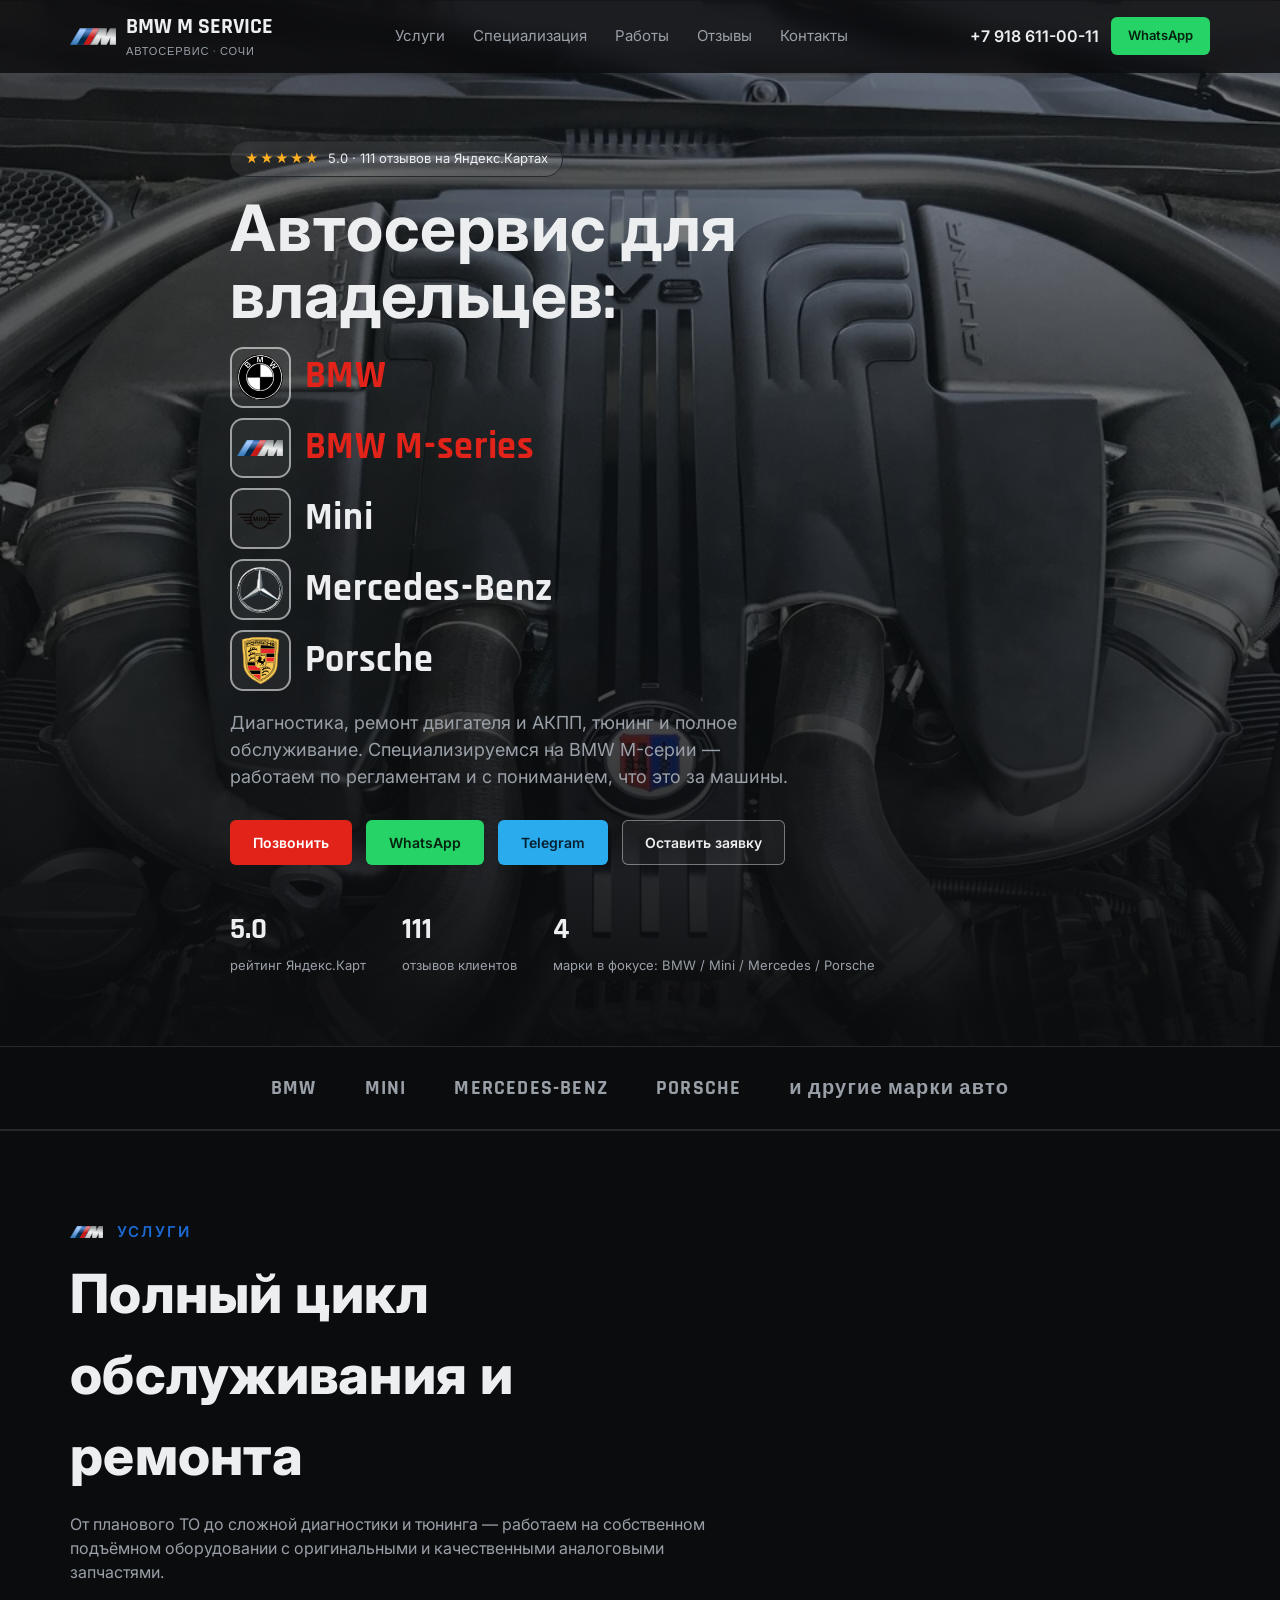
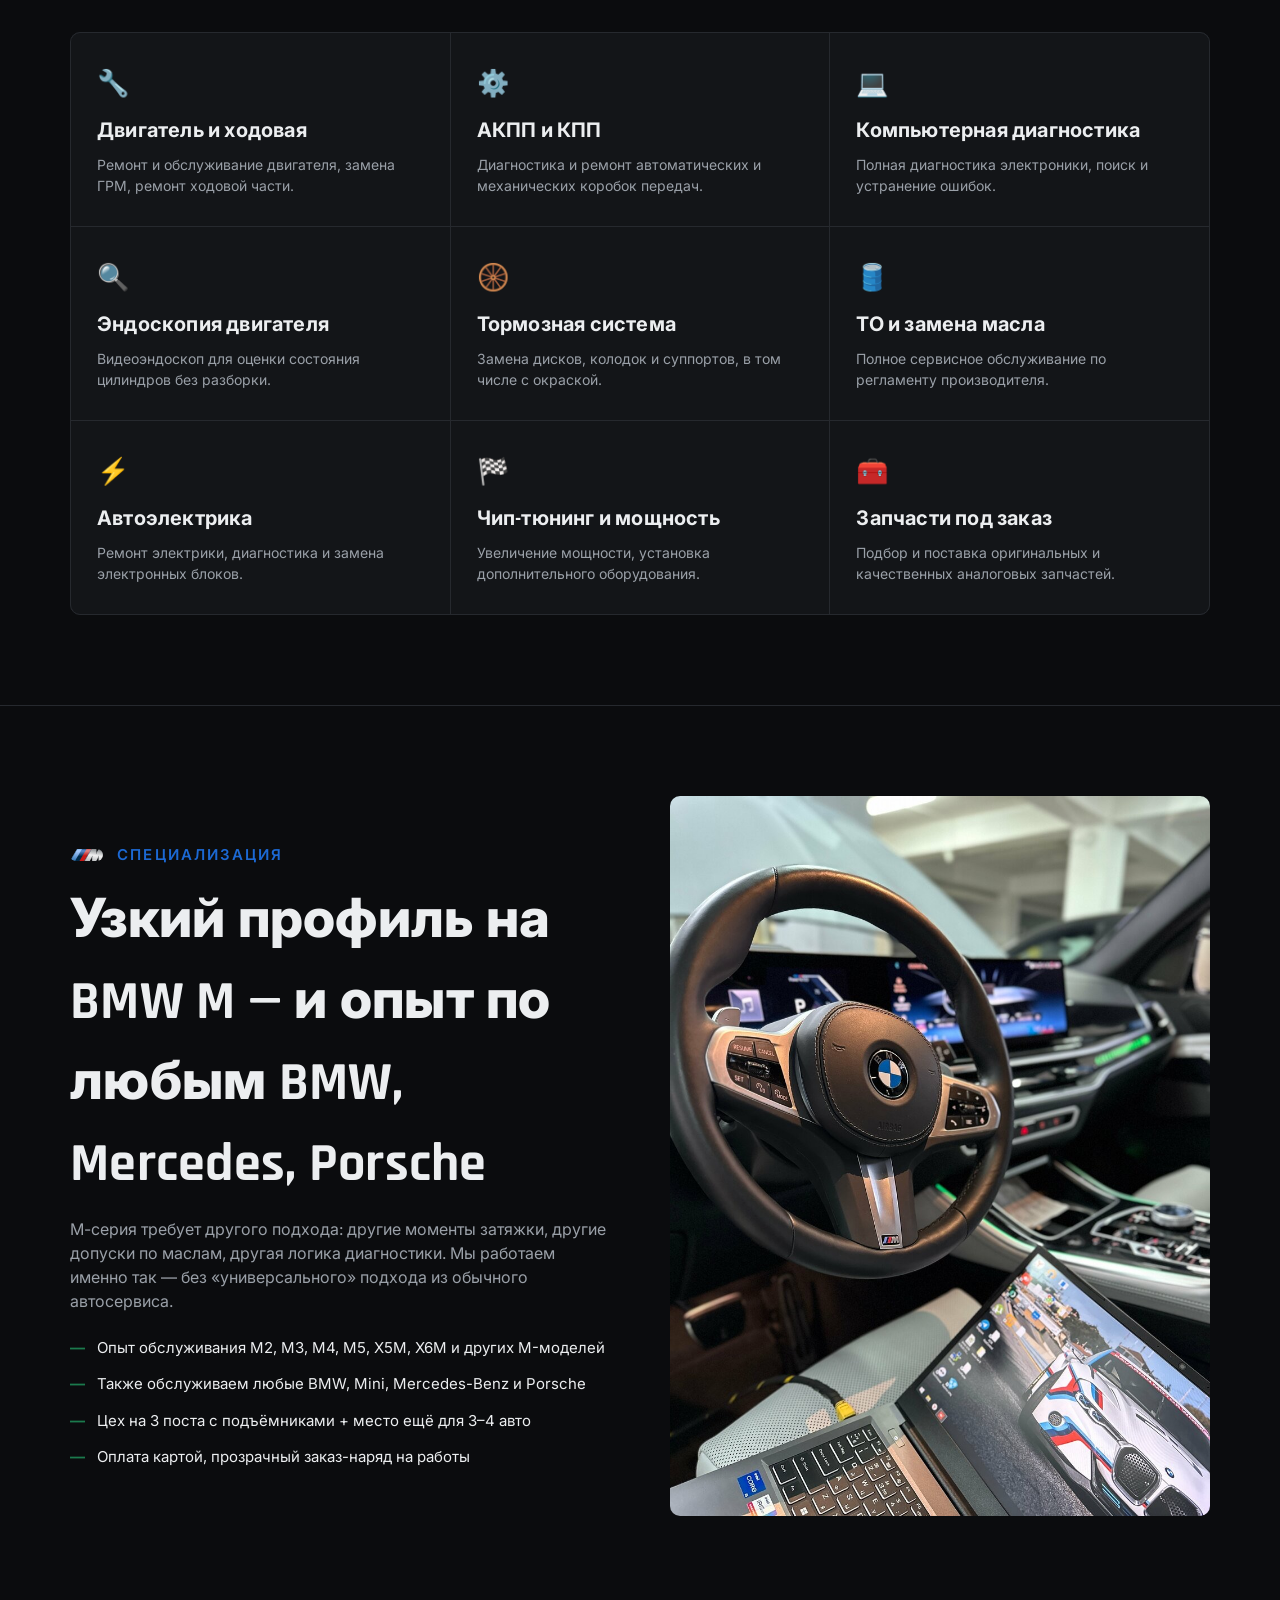
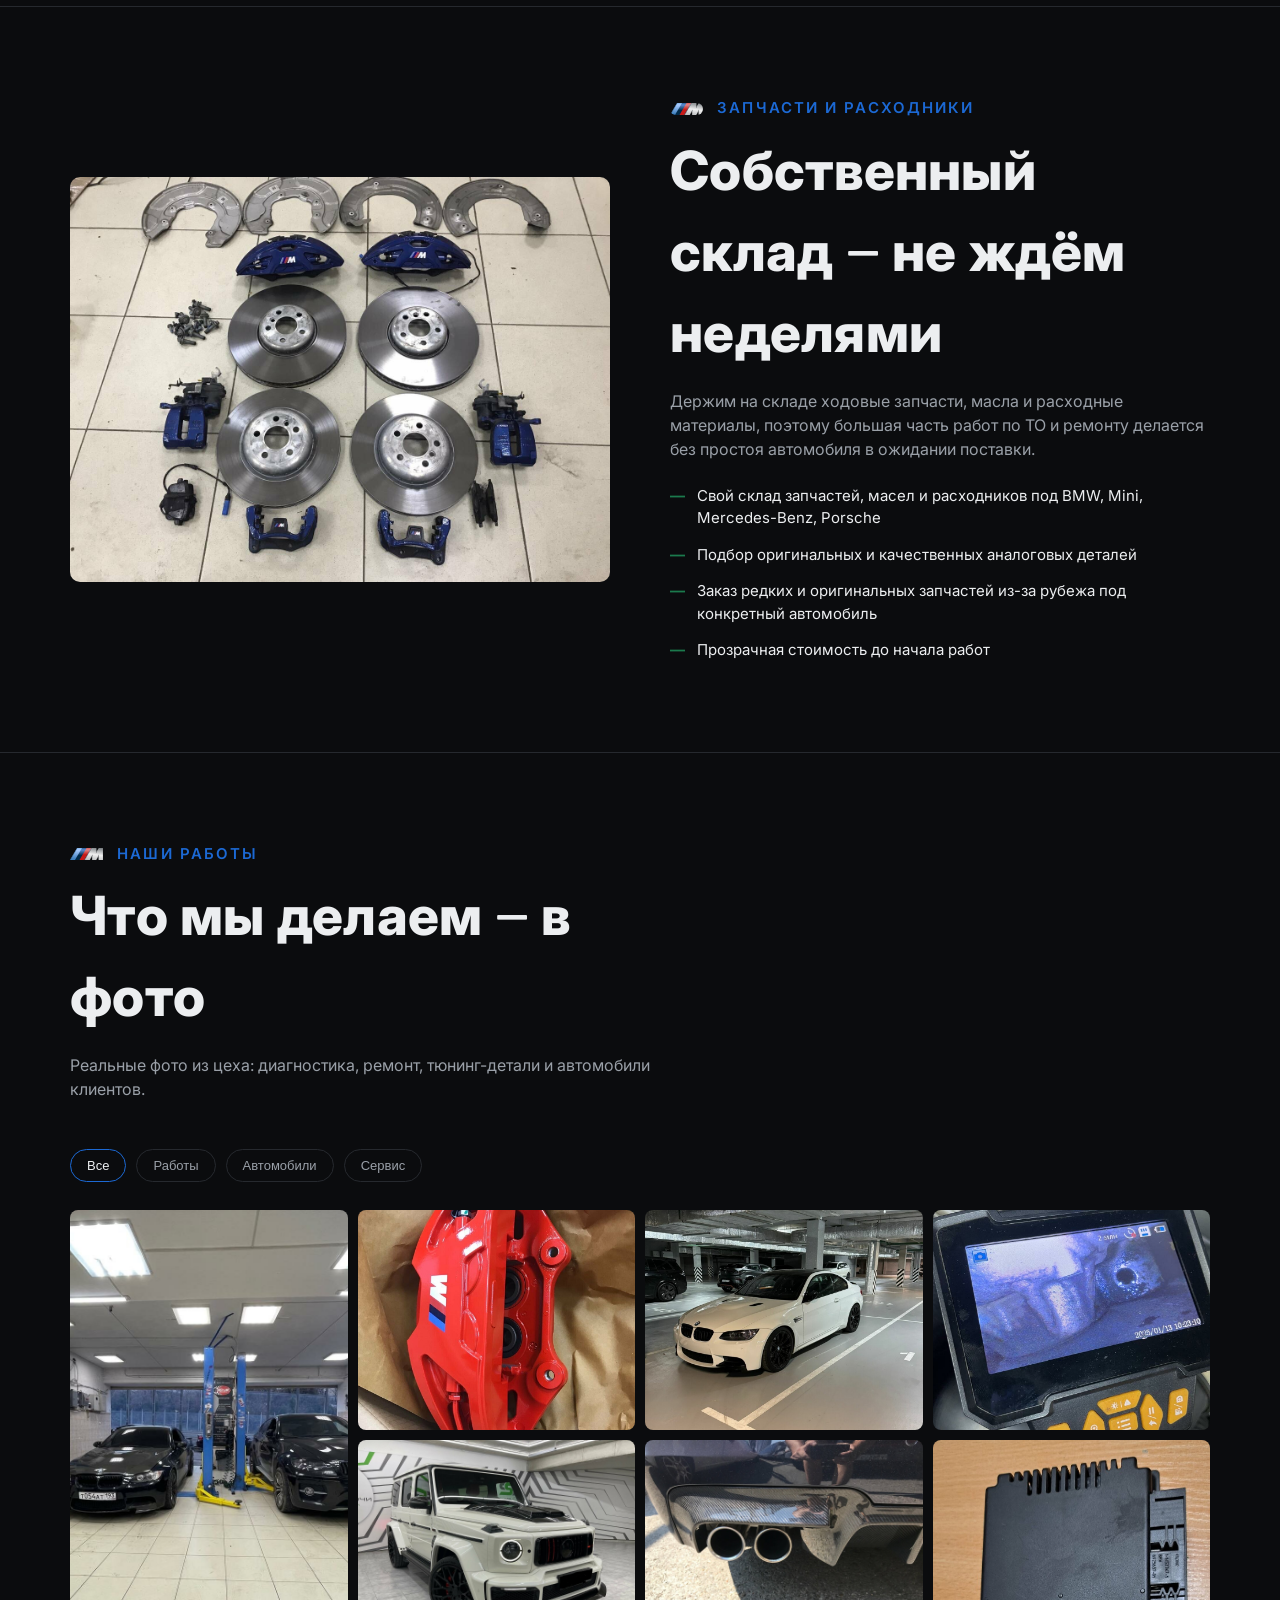
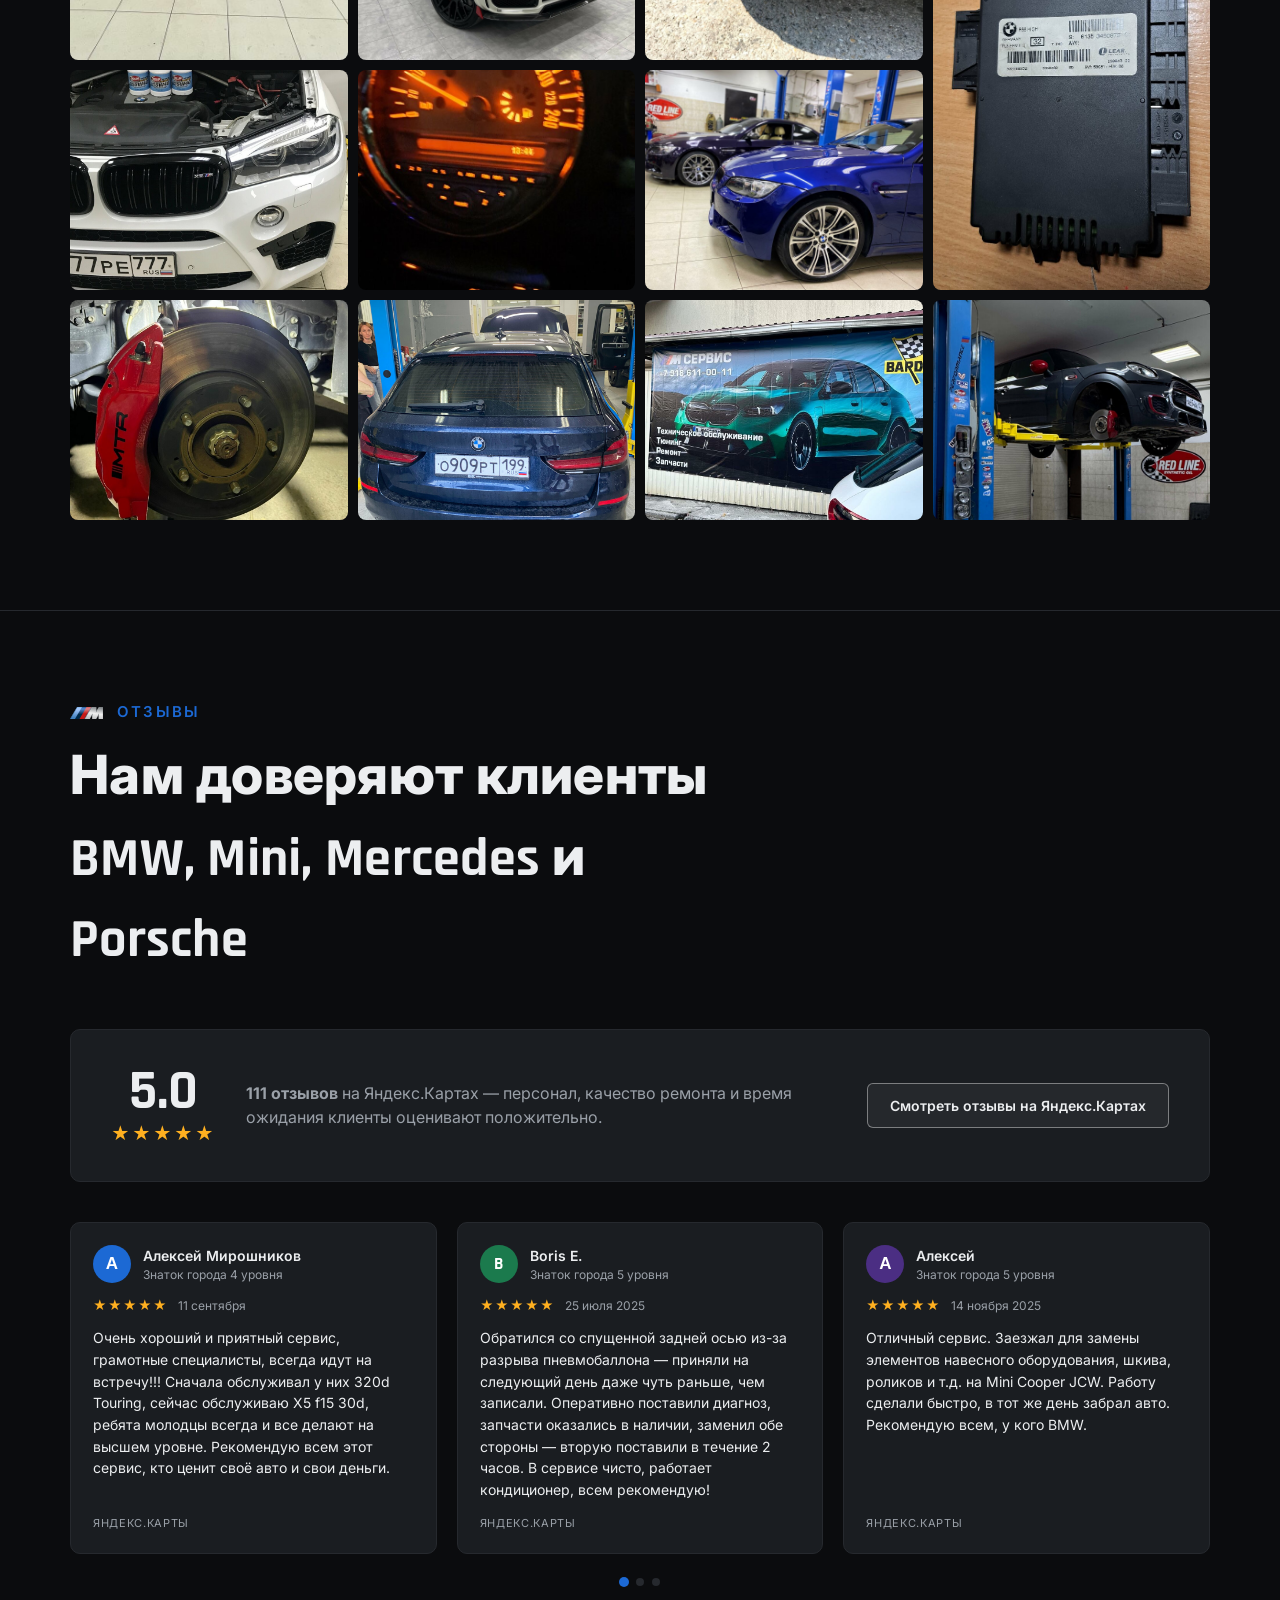
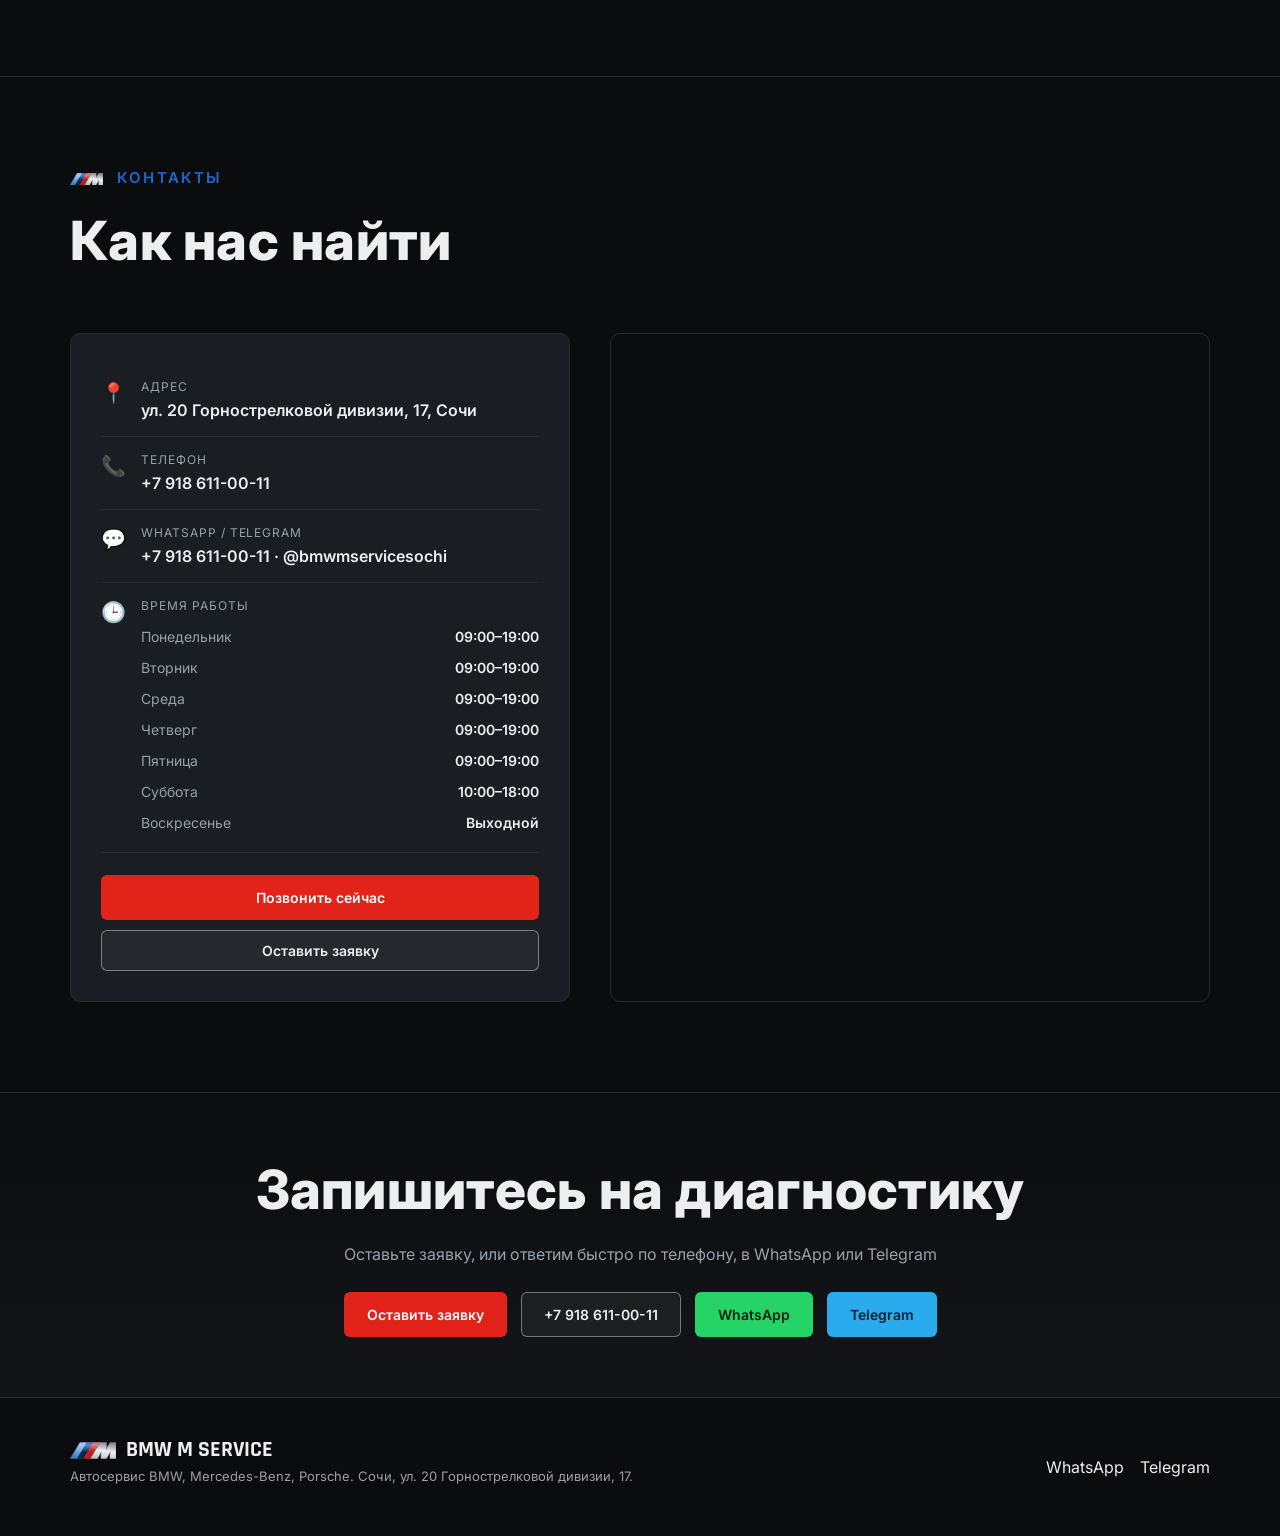
==== index.html @ 37ee4117 "Плашка рейтинга компактно под лого в шапке, заметная обводка кнопок, маска телефона, опция 'Позвонит" ====
<!doctype html>
<html lang="ru">
<head>
<meta charset="UTF-8">
<meta name="viewport" content="width=device-width, initial-scale=1">
<title>BMW M Service — автосервис BMW, Mercedes, Porsche в Сочи</title>
<meta name="description" content="BMW M Service — специализированный автосервис в Сочи: диагностика, ремонт двигателя и АКПП, тюнинг и обслуживание BMW (упор на M-серии), Mercedes-Benz, Porsche. Рейтинг 5.0, 111 отзывов на Яндекс.Картах. Ул. 20 Горнострелковой дивизии, 17.">
<meta name="keywords" content="автосервис BMW Сочи, ремонт БМВ Сочи, СТО BMW Сочи, диагностика BMW Сочи, ремонт Mercedes Сочи, BMW M сервис, автотехцентр Сочи">
<link rel="canonical" href="https://mservice-sochi.ru/">

<meta property="og:type" content="business.business">
<meta property="og:title" content="BMW M Service — автосервис BMW, Mercedes, Porsche в Сочи">
<meta property="og:description" content="Диагностика, ремонт и тюнинг BMW (упор на M-серии), Mercedes-Benz, Porsche. Рейтинг 5.0, 111 отзывов. Сочи, ул. 20 Горнострелковой дивизии, 17.">
<meta property="og:image" content="https://mservice-sochi.ru/assets/img/hero-engine.jpg">
<meta property="og:url" content="https://mservice-sochi.ru/">
<meta property="og:locale" content="ru_RU">

<link rel="icon" href="data:image/svg+xml,<svg xmlns=%22http://www.w3.org/2000/svg%22 viewBox=%220 0 100 100%22><rect width=%22100%22 height=%22100%22 rx=%2216%22 fill=%22%230b0c0e%22/><text x=%2250%22 y=%2266%22 font-size=%2258%22 font-family=%22Arial,sans-serif%22 font-weight=%22900%22 fill=%22%23e01e26%22 text-anchor=%22middle%22>M</text></svg>">

<link rel="preconnect" href="https://fonts.googleapis.com">
<link rel="preconnect" href="https://fonts.gstatic.com" crossorigin>
<link href="https://fonts.googleapis.com/css2?family=Inter:wght@400;500;600;700&family=Rajdhani:wght@600;700&display=swap" rel="stylesheet">
<link rel="stylesheet" href="css/style.css">

<script type="application/ld+json">
{
  "@context": "https://schema.org",
  "@type": "AutoRepair",
  "name": "БМВ М сервис",
  "alternateName": "BMW M Service",
  "image": "https://mservice-sochi.ru/assets/img/hero-engine.jpg",
  "telephone": "+79186110011",
  "priceRange": "$$",
  "address": {
    "@type": "PostalAddress",
    "streetAddress": "ул. 20 Горнострелковой дивизии, 17",
    "addressLocality": "Сочи",
    "addressRegion": "Краснодарский край",
    "addressCountry": "RU"
  },
  "geo": {
    "@type": "GeoCoordinates",
    "latitude": 43.568844,
    "longitude": 39.754118
  },
  "url": "https://mservice-sochi.ru/",
  "sameAs": [
    "https://t.me/bmwmservicesochi"
  ],
  "aggregateRating": {
    "@type": "AggregateRating",
    "ratingValue": "5.0",
    "reviewCount": "111"
  },
  "openingHoursSpecification": [
    { "@type": "OpeningHoursSpecification", "dayOfWeek": ["Monday","Tuesday","Wednesday","Thursday","Friday"], "opens": "09:00", "closes": "19:00" },
    { "@type": "OpeningHoursSpecification", "dayOfWeek": "Saturday", "opens": "10:00", "closes": "18:00" }
  ]
}
</script>
</head>
<body>

<header class="site-header" id="siteHeader">
  <div class="container">
    <a href="#top" class="logo">
      <span class="m-stripe"><span></span><span></span><span></span></span>
      <span>BMW M SERVICE<small>АВТОСЕРВИС · СОЧИ</small><small class="logo-rating"><span class="stars">★★★★★</span> 5.0 · 111 отзывов</small></span>
    </a>
    <nav class="nav-links">
      <a href="#services">Услуги</a>
      <a href="#specialization">Специализация</a>
      <a href="#gallery">Работы</a>
      <a href="#reviews">Отзывы</a>
      <a href="#contacts">Контакты</a>
    </nav>
    <div class="header-actions">
      <a href="tel:+79186110011" class="phone-link">+7 918 611-00-11</a>
      <a href="https://wa.me/79186110011" class="btn btn-wa btn-sm header-wa" target="_blank" rel="noopener">WhatsApp</a>
      <a href="tel:+79186110011" class="btn btn-primary btn-sm header-call">Позвонить</a>
      <button class="burger" id="burgerBtn" aria-label="Меню">☰</button>
    </div>
  </div>
</header>

<div class="mobile-menu" id="mobileMenu">
  <a href="#services">Услуги</a>
  <a href="#specialization">Специализация</a>
  <a href="#gallery">Работы</a>
  <a href="#reviews">Отзывы</a>
  <a href="#contacts">Контакты</a>
  <a href="tel:+79186110011" class="btn btn-primary">Позвонить: +7 918 611-00-11</a>
</div>

<div id="top"></div>
<section class="hero">
  <div class="hero-bg"></div>
  <div class="container hero-content">
    <div class="hero-badge"><span class="stars">★★★★★</span> 5.0 · 111 отзывов на Яндекс.Картах</div>
    <h1 class="brand-list">
      <span class="lead-line">Автосервис для владельцев:</span>
      <span class="brand-row accent-row">
        <span class="brand-icon"><img src="assets/img/brands/bmw.svg" alt="BMW"></span>
        BMW
      </span>
      <span class="brand-row accent-row">
        <span class="brand-icon"><img src="assets/img/brands/bmw-m.svg" alt="BMW M"></span>
        BMW M-series
      </span>
      <span class="brand-row">
        <span class="brand-icon"><img src="assets/img/brands/mini.svg" alt="Mini"></span>
        Mini
      </span>
      <span class="brand-row">
        <span class="brand-icon"><img src="assets/img/brands/mercedes.svg" alt="Mercedes-Benz"></span>
        Mercedes-Benz
      </span>
      <span class="brand-row">
        <span class="brand-icon"><img src="assets/img/brands/porsche.svg" alt="Porsche"></span>
        Porsche
      </span>
    </h1>
    <p class="lead">Диагностика, ремонт двигателя и АКПП, тюнинг и полное обслуживание. Специализируемся на BMW M-серии — работаем по регламентам и с пониманием, что это за машины.</p>
    <div class="hero-actions">
      <a href="tel:+79186110011" class="btn btn-primary">Позвонить</a>
      <a href="https://wa.me/79186110011" class="btn btn-wa" target="_blank" rel="noopener">WhatsApp</a>
      <a href="https://t.me/bmwmservicesochi" class="btn btn-tg" target="_blank" rel="noopener">Telegram</a>
      <button type="button" class="btn btn-outline js-open-request">Оставить заявку</button>
    </div>
    <div class="hero-stats">
      <div><strong>5.0</strong><span>рейтинг Яндекс.Карт</span></div>
      <div><strong>111</strong><span>отзывов клиентов</span></div>
      <div><strong>4</strong><span>марки в фокусе: BMW / Mini / Mercedes / Porsche</span></div>
    </div>
  </div>
</section>

<div class="brands-strip">
  <div class="container">
    <span>BMW</span>
    <span>MINI</span>
    <span>MERCEDES-BENZ</span>
    <span>PORSCHE</span>
    <span>и другие марки авто</span>
  </div>
</div>

<section id="services">
  <div class="container">
    <div class="section-head">
      <div class="eyebrow-row"><img class="eyebrow-icon" src="assets/img/brands/bmw-m.svg" alt=""><span class="eyebrow">Услуги</span></div>
      <h2>Полный цикл обслуживания и ремонта</h2>
      <p>От планового ТО до сложной диагностики и тюнинга — работаем на собственном подъёмном оборудовании с оригинальными и качественными аналоговыми запчастями.</p>
    </div>
    <div class="services-grid">
      <div class="service-card"><span class="icon">🔧</span><h3>Двигатель и ходовая</h3><p>Ремонт и обслуживание двигателя, замена ГРМ, ремонт ходовой части.</p></div>
      <div class="service-card"><span class="icon">⚙️</span><h3>АКПП и КПП</h3><p>Диагностика и ремонт автоматических и механических коробок передач.</p></div>
      <div class="service-card"><span class="icon">💻</span><h3>Компьютерная диагностика</h3><p>Полная диагностика электроники, поиск и устранение ошибок.</p></div>
      <div class="service-card"><span class="icon">🔍</span><h3>Эндоскопия двигателя</h3><p>Видеоэндоскоп для оценки состояния цилиндров без разборки.</p></div>
      <div class="service-card"><span class="icon">🛞</span><h3>Тормозная система</h3><p>Замена дисков, колодок и суппортов, в том числе с окраской.</p></div>
      <div class="service-card"><span class="icon">🛢️</span><h3>ТО и замена масла</h3><p>Полное сервисное обслуживание по регламенту производителя.</p></div>
      <div class="service-card"><span class="icon">⚡</span><h3>Автоэлектрика</h3><p>Ремонт электрики, диагностика и замена электронных блоков.</p></div>
      <div class="service-card"><span class="icon">🏁</span><h3>Чип-тюнинг и мощность</h3><p>Увеличение мощности, установка дополнительного оборудования.</p></div>
      <div class="service-card"><span class="icon">🧰</span><h3>Запчасти под заказ</h3><p>Подбор и поставка оригинальных и качественных аналоговых запчастей.</p></div>
    </div>
  </div>
</section>

<section id="specialization">
  <div class="container">
    <div class="split">
      <div>
        <div class="eyebrow-row"><img class="eyebrow-icon" src="assets/img/brands/bmw-m.svg" alt=""><span class="eyebrow">Специализация</span></div>
        <h2>Узкий профиль на BMW M — и опыт по любым BMW, Mercedes, Porsche</h2>
        <p>М-серия требует другого подхода: другие моменты затяжки, другие допуски по маслам, другая логика диагностики. Мы работаем именно так — без «универсального» подхода из обычного автосервиса.</p>
        <ul class="feature-list">
          <li>Опыт обслуживания M2, M3, M4, M5, X5M, X6M и других M-моделей</li>
          <li>Также обслуживаем любые BMW, Mini, Mercedes-Benz и Porsche</li>
          <li>Цех на 3 поста с подъёмниками + место ещё для 3–4 авто</li>
          <li>Оплата картой, прозрачный заказ-наряд на работы</li>
        </ul>
      </div>
      <img src="assets/img/work-wheel.jpg" alt="Руль BMW M на диагностике в сервисе БМВ М сервис Сочи">
    </div>
  </div>
</section>

<section id="parts">
  <div class="container">
    <div class="split split-img-left">
      <div>
        <div class="eyebrow-row"><img class="eyebrow-icon" src="assets/img/brands/bmw-m.svg" alt=""><span class="eyebrow">Запчасти и расходники</span></div>
        <h2>Собственный склад — не ждём неделями</h2>
        <p>Держим на складе ходовые запчасти, масла и расходные материалы, поэтому большая часть работ по ТО и ремонту делается без простоя автомобиля в ожидании поставки.</p>
        <ul class="feature-list">
          <li>Свой склад запчастей, масел и расходников под BMW, Mini, Mercedes-Benz, Porsche</li>
          <li>Подбор оригинальных и качественных аналоговых деталей</li>
          <li>Заказ редких и оригинальных запчастей из-за рубежа под конкретный автомобиль</li>
          <li>Прозрачная стоимость до начала работ</li>
        </ul>
      </div>
      <img src="assets/img/parts-stock.jpg" alt="Собственный склад запчастей, суппортов и дисков БМВ М сервис Сочи">
    </div>
  </div>
</section>

<section id="gallery">
  <div class="container">
    <div class="section-head">
      <div class="eyebrow-row"><img class="eyebrow-icon" src="assets/img/brands/bmw-m.svg" alt=""><span class="eyebrow">Наши работы</span></div>
      <h2>Что мы делаем — в фото</h2>
      <p>Реальные фото из цеха: диагностика, ремонт, тюнинг-детали и автомобили клиентов.</p>
    </div>
    <div class="gallery-tabs">
      <button class="active" data-filter="all">Все</button>
      <button data-filter="work">Работы</button>
      <button data-filter="car">Автомобили</button>
      <button data-filter="loc">Сервис</button>
    </div>
    <div class="gallery-grid" id="galleryGrid">
      <figure class="tall" data-cat="loc"><img src="assets/img/hero-bay.jpg" alt="Цех автосервиса БМВ М сервис с подъёмниками, Сочи"></figure>
      <figure data-cat="work"><img src="assets/img/work-caliper-red.jpg" alt="Покрашенный тормозной суппорт M на BMW"></figure>
      <figure data-cat="car"><img src="assets/img/car-m3.jpg" alt="BMW M3 после обслуживания в сервисе Сочи"></figure>
      <figure data-cat="work"><img src="assets/img/work-endoscope.jpg" alt="Эндоскопия двигателя BMW, диагностика цилиндров"></figure>
      <figure data-cat="car"><img src="assets/img/car-g63-white.jpg" alt="Mercedes-Benz G63 AMG на обслуживании"></figure>
      <figure data-cat="work"><img src="assets/img/work-diffuser.jpg" alt="Карбоновый диффузор с выхлопной системой BMW"></figure>
      <figure class="tall" data-cat="work"><img src="assets/img/work-ecu.jpg" alt="Блок управления ЭБУ BMW на диагностике"></figure>
      <figure data-cat="car"><img src="assets/img/car-x5m.jpg" alt="BMW X5M / X6M в автосервисе Сочи"></figure>
      <figure data-cat="work"><img src="assets/img/work-dash.jpg" alt="Приборная панель BMW при диагностике"></figure>
      <figure data-cat="car"><img src="assets/img/car-3series.jpg" alt="BMW 3-series после тюнинга"></figure>
      <figure data-cat="work"><img src="assets/img/work-caliper-disc.jpg" alt="Тормозной диск и суппорт BMW крупным планом"></figure>
      <figure data-cat="car"><img src="assets/img/car-touring.jpg" alt="BMW Touring на подъёмнике в сервисе"></figure>
      <figure data-cat="loc"><img src="assets/img/loc-signage.jpg" alt="Вывеска автосервиса БМВ М сервис в Сочи"></figure>
      <figure data-cat="loc"><img src="assets/img/loc-bay.jpg" alt="Чистый бокс автосервиса с подъёмниками"></figure>
    </div>
  </div>
</section>

<section id="reviews">
  <div class="container">
    <div class="section-head">
      <div class="eyebrow-row"><img class="eyebrow-icon" src="assets/img/brands/bmw-m.svg" alt=""><span class="eyebrow">Отзывы</span></div>
      <h2>Нам доверяют клиенты BMW, Mini, Mercedes и Porsche</h2>
    </div>
    <div class="reviews-banner">
      <div class="reviews-score">
        <strong>5.0</strong>
        <div class="stars">★★★★★</div>
      </div>
      <div class="rb-text">
        <p><strong>111 отзывов</strong> на Яндекс.Картах — персонал, качество ремонта и время ожидания клиенты оценивают положительно.</p>
      </div>
      <a href="https://yandex.ru/maps/239/sochi/?ll=39.754223%2C43.569083&mode=poi&poi%5Bpoint%5D=39.754118%2C43.568844&poi%5Buri%5D=ymapsbm1%3A%2F%2Forg%3Foid%3D9945798683&z=20" target="_blank" rel="noopener" class="btn btn-outline">Смотреть отзывы на Яндекс.Картах</a>
    </div>

    <div class="review-carousel" id="reviewCarousel">
      <div class="review-slides">
        <div class="review-page active">
          <article class="review-card">
            <div class="review-head">
              <div class="review-avatar" style="background:var(--accent-blue)">А</div>
              <div><div class="review-name">Алексей Мирошников</div><div class="review-level">Знаток города 4 уровня</div></div>
            </div>
            <div class="review-meta"><span class="review-stars">★★★★★</span><span class="review-date">11 сентября</span></div>
            <p class="review-text">Очень хороший и приятный сервис, грамотные специалисты, всегда идут на встречу!!! Сначала обслуживал у них 320d Touring, сейчас обслуживаю X5 f15 30d, ребята молодцы всегда и все делают на высшем уровне. Рекомендую всем этот сервис, кто ценит своё авто и свои деньги.</p>
            <div class="review-source">Яндекс.Карты</div>
          </article>
          <article class="review-card">
            <div class="review-head">
              <div class="review-avatar" style="background:var(--accent-green)">B</div>
              <div><div class="review-name">Boris E.</div><div class="review-level">Знаток города 5 уровня</div></div>
            </div>
            <div class="review-meta"><span class="review-stars">★★★★★</span><span class="review-date">25 июля 2025</span></div>
            <p class="review-text">Обратился со спущенной задней осью из-за разрыва пневмобаллона — приняли на следующий день даже чуть раньше, чем записали. Оперативно поставили диагноз, запчасти оказались в наличии, заменил обе стороны — вторую поставили в течение 2 часов. В сервисе чисто, работает кондиционер, всем рекомендую!</p>
            <div class="review-source">Яндекс.Карты</div>
          </article>
          <article class="review-card">
            <div class="review-head">
              <div class="review-avatar" style="background:var(--m-purple)">А</div>
              <div><div class="review-name">Алексей</div><div class="review-level">Знаток города 5 уровня</div></div>
            </div>
            <div class="review-meta"><span class="review-stars">★★★★★</span><span class="review-date">14 ноября 2025</span></div>
            <p class="review-text">Отличный сервис. Заезжал для замены элементов навесного оборудования, шкива, роликов и т.д. на Mini Cooper JCW. Работу сделали быстро, в тот же день забрал авто. Рекомендую всем, у кого BMW.</p>
            <div class="review-source">Яндекс.Карты</div>
          </article>
        </div>
        <div class="review-page">
          <article class="review-card">
            <div class="review-head">
              <div class="review-avatar" style="background:var(--accent)">А</div>
              <div><div class="review-name">Александр Смольянников</div><div class="review-level">Знаток города 2 уровня</div></div>
            </div>
            <div class="review-meta"><span class="review-stars">★★★★★</span><span class="review-date">24 мая 2025</span></div>
            <p class="review-text">Самый профессиональный сервис нашего города по обслуживанию BMW. Удобное месторасположение. Грамотные специалисты. Возможность заказать любые запчасти и даже тюнинг!!!</p>
            <div class="review-source">Яндекс.Карты</div>
          </article>
          <article class="review-card">
            <div class="review-head">
              <div class="review-avatar" style="background:var(--accent-blue)">Е</div>
              <div><div class="review-name">Егор М.</div><div class="review-level">Знаток города 4 уровня</div></div>
            </div>
            <div class="review-meta"><span class="review-stars">★★★★★</span><span class="review-date">7 марта 2024</span></div>
            <p class="review-text">Машина в один день превратилась в недвижимость, да ещё и стояла так, что эвакуатором не достать. Позвонил в сервис — ребята прислали электрика, за час нашли проблему, сделали времянку, чтобы доехать до сервиса. Там уже всё исправили и собрали как надо. На следующее утро машина была готова! Большое спасибо вам!</p>
            <div class="review-source">Яндекс.Карты</div>
          </article>
          <article class="review-card">
            <div class="review-head">
              <div class="review-avatar" style="background:var(--accent-green)">В</div>
              <div><div class="review-name">Влад Миров</div><div class="review-level">Знаток города 19 уровня</div></div>
            </div>
            <div class="review-meta"><span class="review-stars">★★★★★</span><span class="review-date">28 октября 2021</span></div>
            <p class="review-text">Наверное, лучший сервис в Сочи по обслуживанию авто премиум класса. Персонал профессиональный, слаженная дружная команда. Цены ниже официалов. Иногда тяжело записаться, но всегда идут навстречу…</p>
            <div class="review-source">Яндекс.Карты</div>
          </article>
        </div>
        <div class="review-page">
          <article class="review-card">
            <div class="review-head">
              <div class="review-avatar" style="background:var(--m-purple)">И</div>
              <div><div class="review-name">Инкогнито 8376</div><div class="review-level">Знаток города 4 уровня</div></div>
            </div>
            <div class="review-meta"><span class="review-stars">★★★★★</span><span class="review-date">26 октября 2024</span></div>
            <p class="review-text">Отличный сервис, профессионализм и мастерство. Предварительно общался в WhatsApp, внимательно отнеслись к моей просьбе — в короткие сроки нашли нужный блок по электрике для Mini Cooper. Внёс предоплату (часть), через неделю приехал на установку — прописали, всё работает. Большое спасибо!</p>
            <div class="review-source">Яндекс.Карты</div>
          </article>
          <article class="review-card">
            <div class="review-head">
              <div class="review-avatar" style="background:var(--accent-blue)">Н</div>
              <div><div class="review-name">Никита Малена</div><div class="review-level">Знаток города 3 уровня</div></div>
            </div>
            <div class="review-meta"><span class="review-stars">★★★★★</span><span class="review-date">29 ноября 2024</span></div>
            <p class="review-text">Все машины делаю в этом сервисе — всегда чисто, красиво, механики на высшем уровне, никаких вопросов не бывает. Делают всё отлично и быстро, всегда угостят кофе и поддержат дружескую беседу. Рекомендую!</p>
            <div class="review-source">Яндекс.Карты</div>
          </article>
          <article class="review-card">
            <div class="review-head">
              <div class="review-avatar" style="background:var(--accent-green)">Е</div>
              <div><div class="review-name">Екатерина Жаринова</div><div class="review-level">Знаток города 9 уровня</div></div>
            </div>
            <div class="review-meta"><span class="review-stars">★★★★★</span><span class="review-date">9 февраля 2025</span></div>
            <p class="review-text">Отличный автосервис, всегда всё чётко по качеству и прозрачно по срокам. Добросовестные ребята — как себе делают, лишнего никогда не порекомендуют.</p>
            <div class="review-source">Яндекс.Карты</div>
          </article>
        </div>
      </div>
      <div class="review-dots" id="reviewDots"></div>
    </div>
  </div>
</section>

<section id="contacts">
  <div class="container">
    <div class="section-head">
      <div class="eyebrow-row"><img class="eyebrow-icon" src="assets/img/brands/bmw-m.svg" alt=""><span class="eyebrow">Контакты</span></div>
      <h2>Как нас найти</h2>
    </div>
    <div class="contacts-grid">
      <div class="contact-card">
        <div class="contact-row">
          <span class="ic">📍</span>
          <div><div class="lbl">Адрес</div><div class="val"><a id="addressLink" href="https://yandex.ru/maps/239/sochi/?ll=39.754223%2C43.569083&mode=poi&poi%5Bpoint%5D=39.754118%2C43.568844&poi%5Buri%5D=ymapsbm1%3A%2F%2Forg%3Foid%3D9945798683&z=20" target="_blank" rel="noopener">ул. 20 Горнострелковой дивизии, 17, Сочи</a></div></div>
        </div>
        <div class="contact-row">
          <span class="ic">📞</span>
          <div><div class="lbl">Телефон</div><div class="val"><a href="tel:+79186110011">+7 918 611-00-11</a></div></div>
        </div>
        <div class="contact-row">
          <span class="ic">💬</span>
          <div><div class="lbl">WhatsApp / Telegram</div><div class="val"><a href="https://wa.me/79186110011" target="_blank" rel="noopener">+7 918 611-00-11</a> · <a href="https://t.me/bmwmservicesochi" target="_blank" rel="noopener">@bmwmservicesochi</a></div></div>
        </div>
        <div class="contact-row">
          <span class="ic">🕒</span>
          <div style="width:100%">
            <div class="lbl">Время работы</div>
            <table class="hours-table">
              <tr><td>Понедельник</td><td>09:00–19:00</td></tr>
              <tr><td>Вторник</td><td>09:00–19:00</td></tr>
              <tr><td>Среда</td><td>09:00–19:00</td></tr>
              <tr><td>Четверг</td><td>09:00–19:00</td></tr>
              <tr><td>Пятница</td><td>09:00–19:00</td></tr>
              <tr><td>Суббота</td><td>10:00–18:00</td></tr>
              <tr><td>Воскресенье</td><td>Выходной</td></tr>
            </table>
          </div>
        </div>
        <a href="tel:+79186110011" class="btn btn-primary" style="width:100%;margin-top:22px;">Позвонить сейчас</a>
        <button type="button" class="btn btn-outline js-open-request" style="width:100%;margin-top:10px;">Оставить заявку</button>
      </div>
      <div class="map-wrap">
        <iframe src="https://yandex.ru/map-widget/v1/?ll=39.754118%2C43.568844&z=17&pt=39.754118,43.568844,pm2rdl" allowfullscreen title="БМВ М сервис на карте Сочи"></iframe>
      </div>
    </div>
  </div>
</section>

<div class="cta-band">
  <div class="container">
    <h2>Запишитесь на диагностику</h2>
    <p>Оставьте заявку, или ответим быстро по телефону, в WhatsApp или Telegram</p>
    <div class="btn-row">
      <button type="button" class="btn btn-primary js-open-request">Оставить заявку</button>
      <a href="tel:+79186110011" class="btn btn-outline">+7 918 611-00-11</a>
      <a href="https://wa.me/79186110011" class="btn btn-wa" target="_blank" rel="noopener">WhatsApp</a>
      <a href="https://t.me/bmwmservicesochi" class="btn btn-tg" target="_blank" rel="noopener">Telegram</a>
    </div>
  </div>
</div>

<footer>
  <div class="container footer-row">
    <div>
      <div class="logo"><span class="m-stripe"><span></span><span></span><span></span></span><span>BMW M SERVICE</span></div>
      <p class="fine">Автосервис BMW, Mercedes-Benz, Porsche. Сочи, ул. 20 Горнострелковой дивизии, 17.</p>
    </div>
    <div class="footer-socials">
      <a href="https://wa.me/79186110011" target="_blank" rel="noopener">WhatsApp</a>
      <a href="https://t.me/bmwmservicesochi" target="_blank" rel="noopener">Telegram</a>
    </div>
  </div>
</footer>

<div class="modal-overlay" id="requestModal" hidden>
  <div class="modal-box">
    <button type="button" class="modal-close" id="modalClose" aria-label="Закрыть">✕</button>
    <form id="requestForm">
      <h3>Оставить заявку</h3>
      <p class="modal-sub">Оставьте контакты — свяжемся в удобном для вас мессенджере.</p>
      <label class="field">
        <span>Имя</span>
        <input type="text" name="name" required placeholder="Как к вам обращаться">
      </label>
      <label class="field">
        <span>Телефон</span>
        <input type="tel" name="phone" required placeholder="+7 900 000-00-00">
      </label>
      <label class="field">
        <span>Что нужно сделать (необязательно)</span>
        <input type="text" name="comment" placeholder="Например: диагностика, замена масла">
      </label>
      <div class="field-radio-row">
        <span>Куда ответить</span>
        <div class="radio-group">
          <label><input type="radio" name="channel" value="whatsapp" checked> WhatsApp</label>
          <label><input type="radio" name="channel" value="telegram"> Telegram</label>
          <label><input type="radio" name="channel" value="call"> Позвонить</label>
        </div>
      </div>
      <label class="consent-row">
        <input type="checkbox" name="consent" checked>
        <span>Согласен(а) с <a href="privacy-policy.html" target="_blank" rel="noopener">политикой обработки персональных данных</a></span>
      </label>
      <button type="submit" class="btn btn-primary" style="width:100%">Отправить заявку</button>
    </form>
    <div class="modal-thanks" id="modalThanks" hidden>
      <h3>Заявка сформирована</h3>
      <p>Сейчас откроется выбранный мессенджер — останется нажать «отправить».</p>
      <button type="button" class="btn btn-outline" id="modalAltSend" style="width:100%">Продублировать в другой мессенджер</button>
    </div>
  </div>
</div>

<script src="js/main.js"></script>
</body>
</html>
---- css/style.css ----
:root {
  --bg: #0b0c0e;
  --bg-alt: #131518;
  --card: #1a1d21;
  --border: #26292e;
  --text: #eceef0;
  --text-dim: #9aa0a8;
  --accent: #e2231a;
  --accent-blue: #1c69d4;
  --accent-green: #1b7a4d;
  --m-blue: #1c69d4;
  --m-purple: #4b2e83;
  --radius: 10px;
  --maxw: 1180px;
  font-size: 16px;
}

* { box-sizing: border-box; }
html { scroll-behavior: smooth; }

body {
  margin: 0;
  background: var(--bg);
  color: var(--text);
  font-family: "Inter", -apple-system, BlinkMacSystemFont, "Segoe UI", Roboto, Arial, sans-serif;
  line-height: 1.5;
  -webkit-font-smoothing: antialiased;
}

img { max-width: 100%; display: block; }
a { color: inherit; text-decoration: none; }
.container { max-width: var(--maxw); margin: 0 auto; padding: 0 20px; }

h1, h2, h3 { font-family: "Rajdhani", Inter, sans-serif; font-weight: 700; letter-spacing: 0.01em; margin: 0 0 12px; }
h2 { font-size: clamp(34px, 5vw, 54px); font-weight: 800; letter-spacing: 0.005em; }
h3 { font-size: 20px; }
p { color: var(--text-dim); margin: 0 0 14px; }

.m-stripe {
  display: inline-flex;
  width: 46px;
  height: 17px;
  background: url('../assets/img/brands/bmw-m.svg') no-repeat center / contain;
  margin-bottom: 18px;
}
.m-stripe span { display: none; }

.eyebrow-row { display: flex; align-items: center; gap: clamp(8px, 1.2vw, 14px); margin-bottom: 14px; }
.eyebrow-row .eyebrow-icon { width: clamp(20px, 2.6vw, 34px); height: auto; flex-shrink: 0; }
.eyebrow {
  color: var(--accent-blue);
  text-transform: uppercase;
  font-size: clamp(12px, 1.3vw, 15px);
  letter-spacing: 0.14em;
  font-weight: 600;
  display: block;
}

/* Header */
.site-header {
  position: fixed;
  top: 0; left: 0; right: 0;
  z-index: 100;
  background: rgba(11,12,14,0.82);
  backdrop-filter: blur(10px);
  border-bottom: 1px solid transparent;
  transition: border-color 0.2s;
}
.site-header.scrolled { border-bottom-color: var(--border); }
.site-header .container {
  display: flex;
  align-items: center;
  justify-content: space-between;
  height: 72px;
}
.logo {
  font-family: "Rajdhani", sans-serif;
  font-weight: 700;
  font-size: 22px;
  display: flex;
  align-items: center;
  gap: 10px;
}
.logo .m-stripe { margin-bottom: 0; }
.logo small:not(.logo-rating) { display: block; font-size: 11px; font-weight: 400; color: var(--text-dim); letter-spacing: 0.08em; }
.logo-rating { display: none; }
.logo-rating .stars { color: #ffb020; letter-spacing: 1px; }

.nav-links { display: flex; gap: 28px; }
.nav-links a { font-size: 15px; color: var(--text-dim); transition: color 0.15s; }
.nav-links a:hover { color: var(--text); }

.header-actions { display: flex; align-items: center; gap: 12px; }
.phone-link { font-weight: 600; font-size: 16px; white-space: nowrap; }
.header-actions .header-call { display: none; }

.btn {
  display: inline-flex;
  align-items: center;
  justify-content: center;
  gap: 8px;
  padding: 11px 22px;
  border-radius: 6px;
  font-weight: 600;
  font-size: 14px;
  font-family: inherit;
  cursor: pointer;
  border: 1px solid transparent;
  background: transparent;
  appearance: none;
  transition: transform 0.15s, background 0.15s, border-color 0.15s;
  white-space: nowrap;
}
.btn:hover { transform: translateY(-1px); }
.btn-primary { background: var(--accent); color: #fff; }
.btn-primary:hover { background: #ff2c34; }
.btn-outline { border-color: rgba(255,255,255,0.4); color: var(--text); background: rgba(255,255,255,0.05); }
.btn-outline:hover { border-color: rgba(255,255,255,0.7); background: rgba(255,255,255,0.1); }
.btn-wa { background: #25d366; color: #06210f; }
.btn-tg { background: #2aabee; color: #06202f; }
.btn-sm { padding: 8px 16px; font-size: 13px; }

.burger { display: none; background: none; border: none; color: var(--text); font-size: 26px; cursor: pointer; }

/* Mobile menu */
.mobile-menu {
  position: fixed;
  inset: 60px 0 0 0;
  background: var(--bg);
  z-index: 99;
  display: none;
  flex-direction: column;
  padding: 24px 20px;
  gap: 4px;
}
.mobile-menu.open { display: flex; }
.mobile-menu a {
  padding: 16px 4px;
  border-bottom: 1px solid var(--border);
  font-size: 18px;
}
.mobile-menu .btn { margin-top: 20px; }

/* Hero */
.hero {
  position: relative;
  min-height: 100vh;
  display: flex;
  align-items: flex-end;
  padding: 140px 0 70px;
  overflow: hidden;
}
.hero-bg {
  position: absolute; inset: 0;
  background: linear-gradient(180deg, rgba(11,12,14,0.55) 0%, rgba(11,12,14,0.55) 40%, rgba(11,12,14,0.97) 96%), url('../assets/img/hero-engine.jpg') center 30%/cover no-repeat;
}
.hero-content { position: relative; z-index: 2; }
.hero-badge {
  display: inline-flex;
  align-items: center;
  gap: 8px;
  background: rgba(255,255,255,0.08);
  border: 1px solid var(--border);
  padding: 7px 14px;
  border-radius: 100px;
  font-size: 13px;
  margin-bottom: 22px;
}
.hero-badge .stars { color: #ffb020; letter-spacing: 1px; }
.hero h1 {
  font-size: clamp(34px, 6vw, 64px);
  max-width: 820px;
  line-height: 1.05;
  margin-bottom: 18px;
}
.hero h1 em { font-style: normal; color: var(--accent); }
.hero h1.brand-list { display: flex; flex-direction: column; gap: 10px; }
.hero h1 .lead-line {
  display: block;
  font-size: clamp(34px, 6vw, 64px);
  font-weight: 700;
  color: var(--text);
  margin-bottom: 4px;
}
.hero h1 .brand-row {
  display: flex;
  align-items: center;
  gap: 14px;
  font-size: clamp(24px, 3.6vw, 38px);
  line-height: 1.15;
}
.hero h1 .brand-row.accent-row { color: var(--accent); }
.hero h1 .brand-icon {
  width: 1.6em;
  height: 1.6em;
  flex-shrink: 0;
  border-radius: 22%;
  border: 2px solid rgba(255,255,255,0.55);
  display: flex;
  align-items: center;
  justify-content: center;
  padding: 0.14em;
  overflow: hidden;
  background: rgba(255,255,255,0.06);
}
.hero h1 .brand-icon img { width: 100%; height: 100%; object-fit: contain; }
.hero .lead { font-size: 18px; max-width: 560px; margin-bottom: 30px; }
.hero-actions { display: flex; flex-wrap: wrap; gap: 14px; margin-bottom: 42px; }
.hero-stats { display: flex; gap: 36px; flex-wrap: wrap; }
.hero-stats div strong { display: block; font-family: "Rajdhani", sans-serif; font-size: 30px; }
.hero-stats div span { font-size: 13px; color: var(--text-dim); }

/* Sections */
section { padding: 90px 0; border-top: 1px solid var(--border); scroll-margin-top: 96px; }
.section-head { max-width: 640px; margin-bottom: 48px; }

/* Brands strip */
.brands-strip { border-top: 1px solid var(--border); border-bottom: 1px solid var(--border); padding: 26px 0; }
.brands-strip .container { display: flex; align-items: center; justify-content: center; gap: 48px; flex-wrap: wrap; color: var(--text-dim); font-family: "Rajdhani", sans-serif; font-weight: 700; font-size: 20px; letter-spacing: 0.06em; }

/* Services grid */
.services-grid {
  display: grid;
  grid-template-columns: repeat(3, 1fr);
  gap: 1px;
  background: var(--border);
  border: 1px solid var(--border);
  border-radius: var(--radius);
  overflow: hidden;
}
.service-card {
  background: var(--bg-alt);
  padding: 30px 26px;
  transition: background 0.15s;
}
.service-card:hover { background: var(--card); }
.service-card .icon { font-size: 26px; margin-bottom: 14px; display: block; }
.service-card h3 { margin-bottom: 8px; }
.service-card p { margin: 0; font-size: 14px; }

/* Specialization split */
.split {
  display: grid;
  grid-template-columns: 1fr 1fr;
  gap: 60px;
  align-items: center;
}
.split img { border-radius: var(--radius); }
@media (min-width: 901px) {
  .split-img-left img { order: -1; }
}
.feature-list { list-style: none; margin: 24px 0 0; padding: 0; display: flex; flex-direction: column; gap: 14px; }
.feature-list li { display: flex; gap: 12px; align-items: flex-start; color: var(--text); font-size: 15px; }
.feature-list li::before { content: "—"; color: var(--accent-green); font-weight: 700; }

/* Gallery */
.gallery-tabs { display: flex; gap: 10px; margin-bottom: 28px; flex-wrap: wrap; }
.gallery-tabs button {
  background: none; border: 1px solid var(--border); color: var(--text-dim);
  padding: 8px 16px; border-radius: 100px; font-size: 13px; cursor: pointer; transition: 0.15s;
}
.gallery-tabs button.active, .gallery-tabs button:hover { border-color: var(--accent-blue); color: var(--text); }
.gallery-grid {
  display: grid;
  grid-template-columns: repeat(4, 1fr);
  grid-auto-rows: 220px;
  gap: 10px;
}
.gallery-grid figure {
  margin: 0; position: relative; overflow: hidden; border-radius: 8px; cursor: pointer;
}
.gallery-grid img { width: 100%; height: 100%; object-fit: cover; transition: transform 0.35s; }
.gallery-grid figure:hover img { transform: scale(1.06); }
.gallery-grid figure.tall { grid-row: span 2; }

/* Reviews */
.reviews-banner {
  display: flex;
  align-items: center;
  gap: 30px;
  background: var(--card);
  border: 1px solid var(--border);
  border-radius: var(--radius);
  padding: 34px 40px;
  flex-wrap: wrap;
}
.reviews-score { text-align: center; }
.reviews-score strong { font-family: "Rajdhani", sans-serif; font-size: 56px; line-height: 1; display: block; }
.reviews-score .stars { color: #ffb020; letter-spacing: 2px; font-size: 18px; }
.reviews-banner .rb-text { flex: 1; min-width: 240px; }
.reviews-banner .rb-text p { margin: 0; }

/* Review carousel */
.review-carousel { margin-top: 40px; }
.review-slides { position: relative; min-height: 300px; }
.review-page {
  position: absolute;
  inset: 0;
  opacity: 0;
  transform: translateY(8px);
  transition: opacity 0.6s ease, transform 0.6s ease;
  pointer-events: none;
  display: grid;
  grid-template-columns: repeat(3, 1fr);
  gap: 20px;
}
.review-page.active {
  opacity: 1;
  transform: translateY(0);
  pointer-events: auto;
  position: relative;
}
.review-card {
  background: var(--card);
  border: 1px solid var(--border);
  border-radius: var(--radius);
  padding: 22px;
  display: flex;
  flex-direction: column;
}
.review-head { display: flex; align-items: center; gap: 12px; margin-bottom: 12px; }
.review-avatar {
  width: 38px; height: 38px; border-radius: 50%;
  display: flex; align-items: center; justify-content: center;
  color: #fff; font-weight: 700; font-family: "Rajdhani", sans-serif; font-size: 17px;
  flex-shrink: 0;
}
.review-name { font-weight: 600; font-size: 14px; }
.review-level { font-size: 12px; color: var(--text-dim); }
.review-meta { display: flex; align-items: center; gap: 10px; margin-bottom: 12px; }
.review-stars { color: #ffb020; letter-spacing: 1px; font-size: 13px; }
.review-date { font-size: 12px; color: var(--text-dim); }
.review-text { color: var(--text); font-size: 14px; line-height: 1.55; margin: 0 0 14px; flex: 1; }
.review-source { font-size: 11px; color: var(--text-dim); text-transform: uppercase; letter-spacing: 0.06em; margin-top: auto; }
.review-dots { display: flex; justify-content: center; gap: 8px; margin-top: 24px; }
.review-dots span {
  width: 8px; height: 8px; border-radius: 50%;
  background: var(--border);
  cursor: pointer;
  transition: background 0.2s, transform 0.2s;
}
.review-dots span.active { background: var(--accent-blue); transform: scale(1.25); }
@media (max-width: 900px) {
  .review-page { grid-template-columns: 1fr; position: static; opacity: 1; transform: none; display: none; }
  .review-page.active { display: grid; }
  .review-slides { min-height: 0; }
}

/* Contacts */
.contacts-grid { display: grid; grid-template-columns: 1fr 1.2fr; gap: 40px; }
.contact-card {
  background: var(--card); border: 1px solid var(--border); border-radius: var(--radius);
  padding: 30px;
}
.contact-row { display: flex; gap: 14px; padding: 14px 0; border-bottom: 1px solid var(--border); }
.contact-row:last-child { border-bottom: none; }
.contact-row .ic { font-size: 20px; width: 26px; flex-shrink: 0; }
.contact-row .lbl { font-size: 12px; color: var(--text-dim); text-transform: uppercase; letter-spacing: 0.08em; margin-bottom: 2px; }
.contact-row .val { font-size: 16px; font-weight: 600; }
.hours-table { width: 100%; border-collapse: collapse; margin-top: 6px; }
.hours-table td { padding: 5px 0; font-size: 14px; color: var(--text-dim); }
.hours-table td:last-child { text-align: right; color: var(--text); font-weight: 600; }
.hours-table tr.today td { color: var(--accent); }
.map-wrap { border-radius: var(--radius); overflow: hidden; border: 1px solid var(--border); min-height: 420px; }
.map-wrap iframe { width: 100%; height: 100%; min-height: 420px; border: 0; }

/* CTA band */
.cta-band {
  border-top: 1px solid var(--border);
  padding: 60px 0;
  text-align: center;
  background: linear-gradient(180deg, var(--bg), var(--bg-alt));
}
.cta-band h2 { margin-bottom: 8px; }
.cta-band .btn-row { display: flex; justify-content: center; gap: 14px; margin-top: 26px; flex-wrap: wrap; }

/* Footer */
footer { border-top: 1px solid var(--border); padding: 36px 0; }
.footer-row { display: flex; justify-content: space-between; align-items: center; flex-wrap: wrap; gap: 16px; }
.footer-row .fine { font-size: 13px; color: var(--text-dim); }
.footer-socials { display: flex; gap: 16px; }

@media (max-width: 900px) {
  .nav-links, .header-actions .phone-link, .header-actions .btn-outline { display: none; }
  .burger { display: block; }
  .split { grid-template-columns: 1fr; gap: 30px; }
  .services-grid { grid-template-columns: 1fr 1fr; }
  .gallery-grid { grid-template-columns: repeat(2, 1fr); grid-auto-rows: 180px; }
  .contacts-grid { grid-template-columns: 1fr; }
  .reviews-banner { justify-content: center; text-align: center; }
  .site-header .container { height: 60px; }
  .logo { font-size: 15px; gap: 8px; white-space: nowrap; }
  .logo small:not(.logo-rating) { display: none; }
  .m-stripe { width: 34px; height: 13px; }
  .header-actions { gap: 8px; }
  .header-actions .header-wa { display: none; }
  .header-actions .header-call { display: inline-flex; padding: 7px 12px; font-size: 12px; }
  .logo-rating { display: block; font-size: 10px; color: var(--text-dim); letter-spacing: 0.02em; margin-top: 1px; }
  .hero-badge { display: none; }
  .mobile-menu { inset: 60px 0 0 0; }
}
@media (max-width: 560px) {
  .services-grid { grid-template-columns: 1fr; }
  .gallery-grid { grid-template-columns: repeat(2, 1fr); grid-auto-rows: 150px; }
  .hero { padding-top: 96px; }
  .hero-stats { gap: 22px; }
}

/* Request modal */
.modal-overlay {
  position: fixed; inset: 0; z-index: 200;
  background: rgba(0,0,0,0.72);
  display: flex; align-items: center; justify-content: center;
  padding: 20px;
}
.modal-overlay[hidden] { display: none; }
.modal-box {
  background: var(--card); border: 1px solid var(--border); border-radius: var(--radius);
  max-width: 440px; width: 100%; padding: 32px 28px; position: relative;
  max-height: 90vh; overflow-y: auto;
}
.modal-close {
  position: absolute; top: 14px; right: 14px;
  background: none; border: none; color: var(--text-dim);
  font-size: 20px; line-height: 1; cursor: pointer; padding: 4px;
}
.modal-close:hover { color: var(--text); }
.modal-box h3 { font-size: 26px; margin-bottom: 6px; }
.modal-sub { font-size: 14px; margin-bottom: 22px; }
.field { display: block; margin-bottom: 16px; }
.field span { display: block; font-size: 12px; color: var(--text-dim); text-transform: uppercase; letter-spacing: 0.06em; margin-bottom: 6px; }
.field input[type="text"], .field input[type="tel"] {
  width: 100%; background: var(--bg-alt); border: 1px solid var(--border); border-radius: 6px;
  padding: 11px 12px; color: var(--text); font-size: 15px; font-family: inherit;
}
.field input:focus { outline: none; border-color: var(--accent-blue); }
.field-radio-row { margin-bottom: 18px; }
.field-radio-row > span { display: block; font-size: 12px; color: var(--text-dim); text-transform: uppercase; letter-spacing: 0.06em; margin-bottom: 8px; }
.radio-group { display: flex; flex-wrap: wrap; gap: 12px 20px; }
.radio-group label { display: flex; align-items: center; gap: 6px; font-size: 14px; color: var(--text); cursor: pointer; }
.consent-row { display: flex; align-items: flex-start; gap: 10px; margin-bottom: 20px; font-size: 13px; color: var(--text-dim); cursor: pointer; }
.consent-row a { color: var(--accent-blue); text-decoration: underline; }
.consent-row input { margin-top: 3px; flex-shrink: 0; }
.modal-thanks p { color: var(--text); margin-bottom: 20px; }
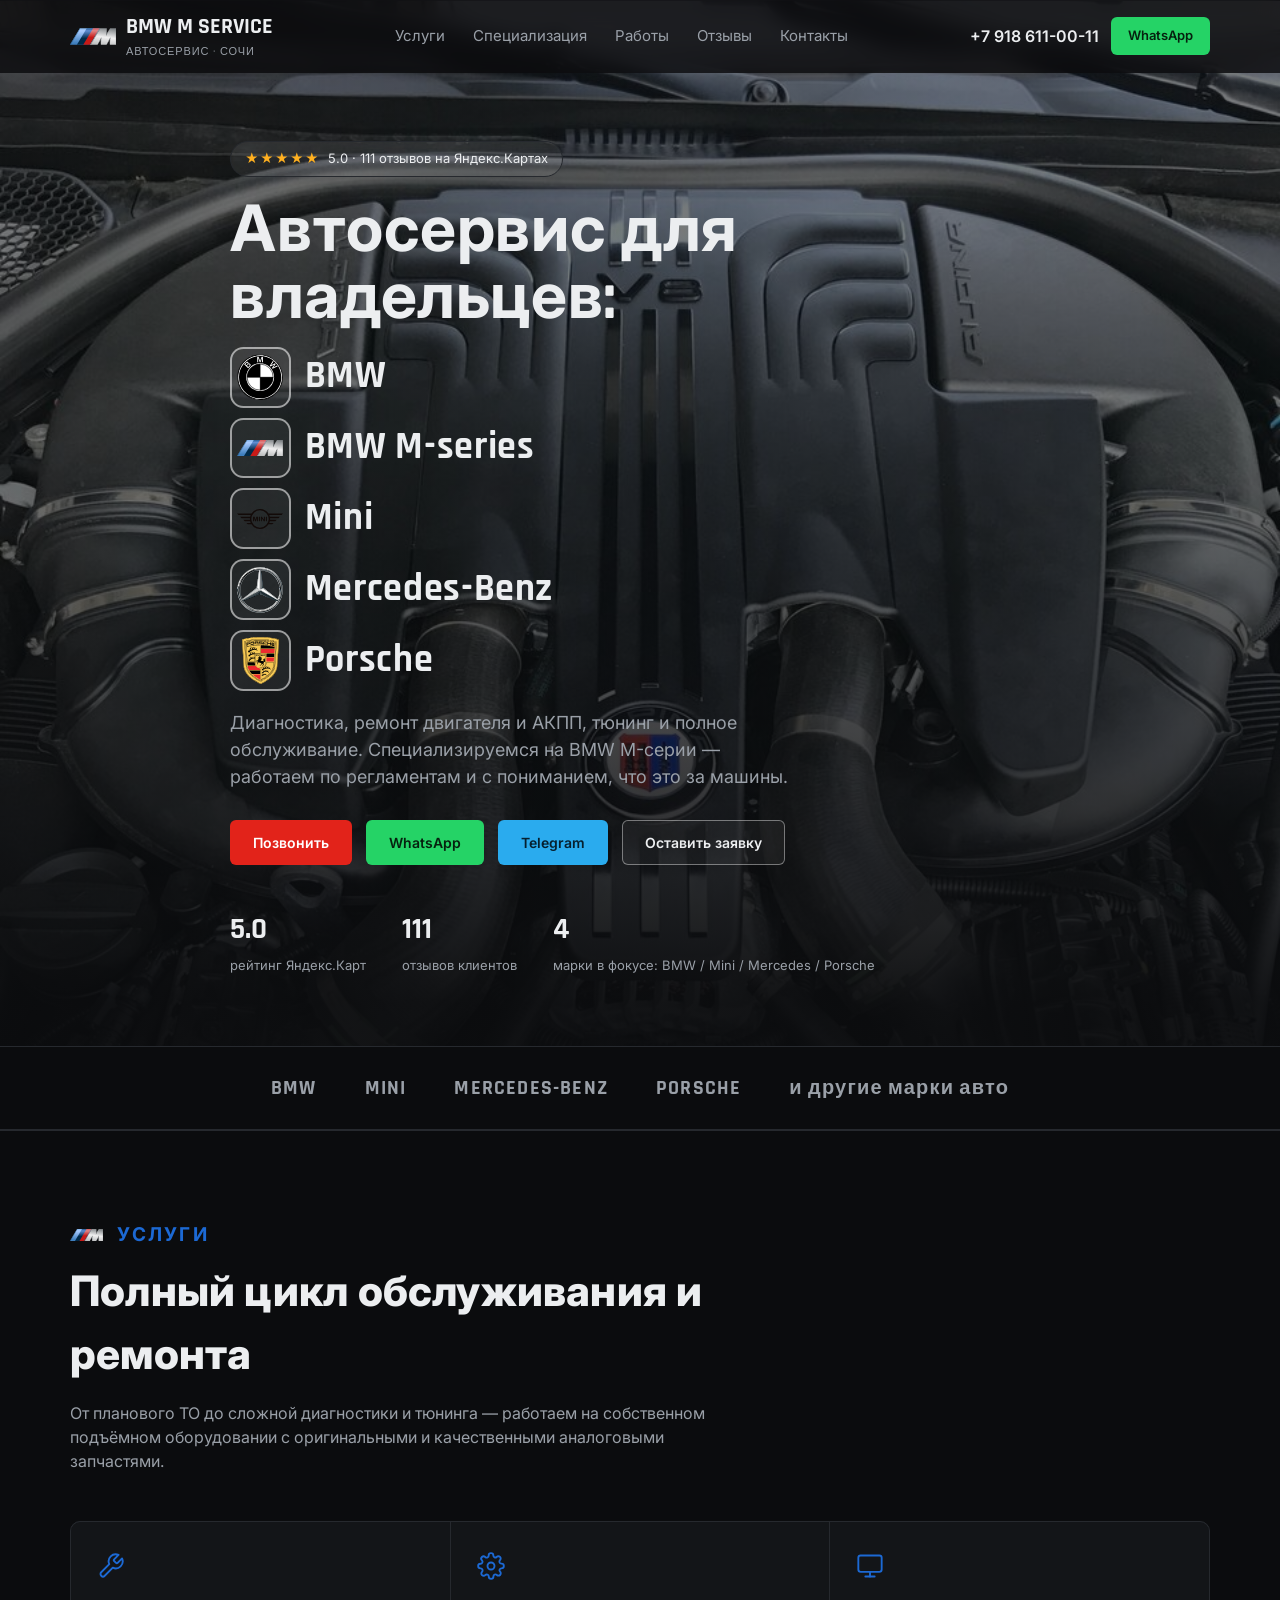
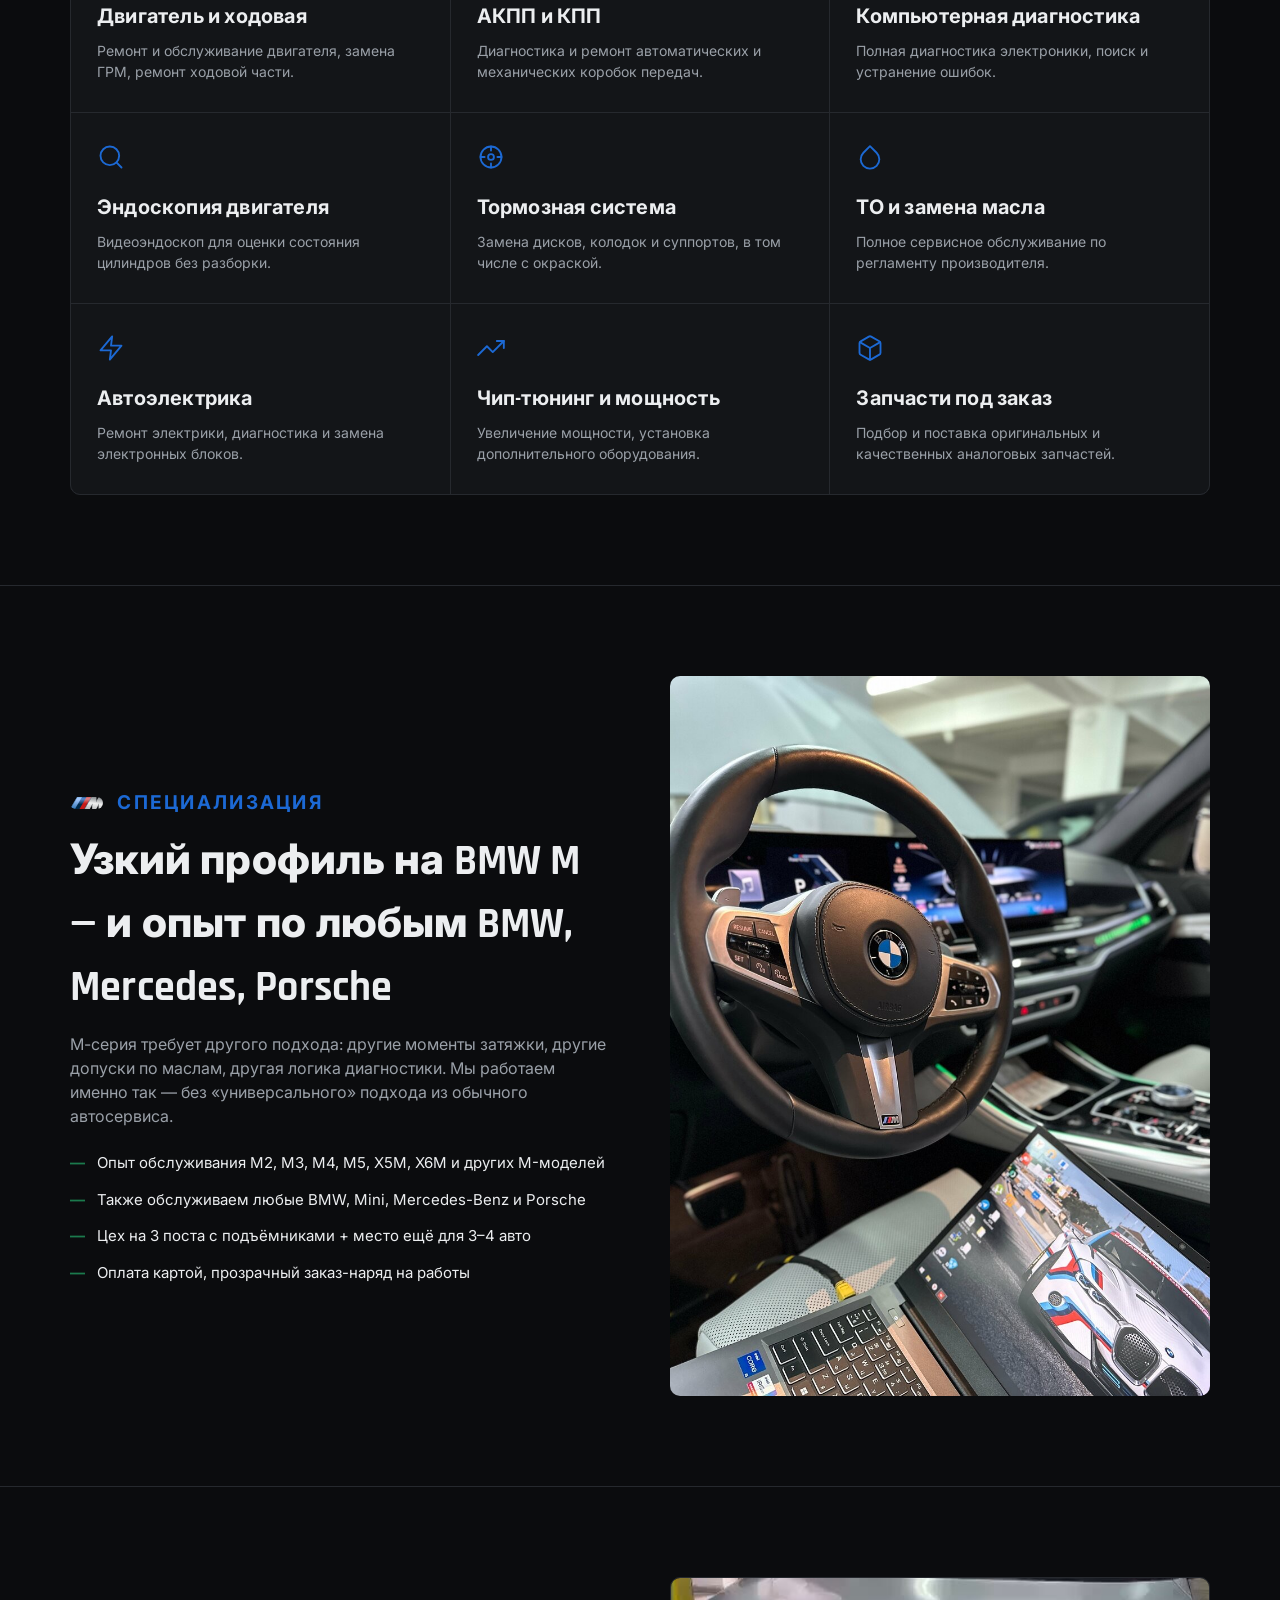
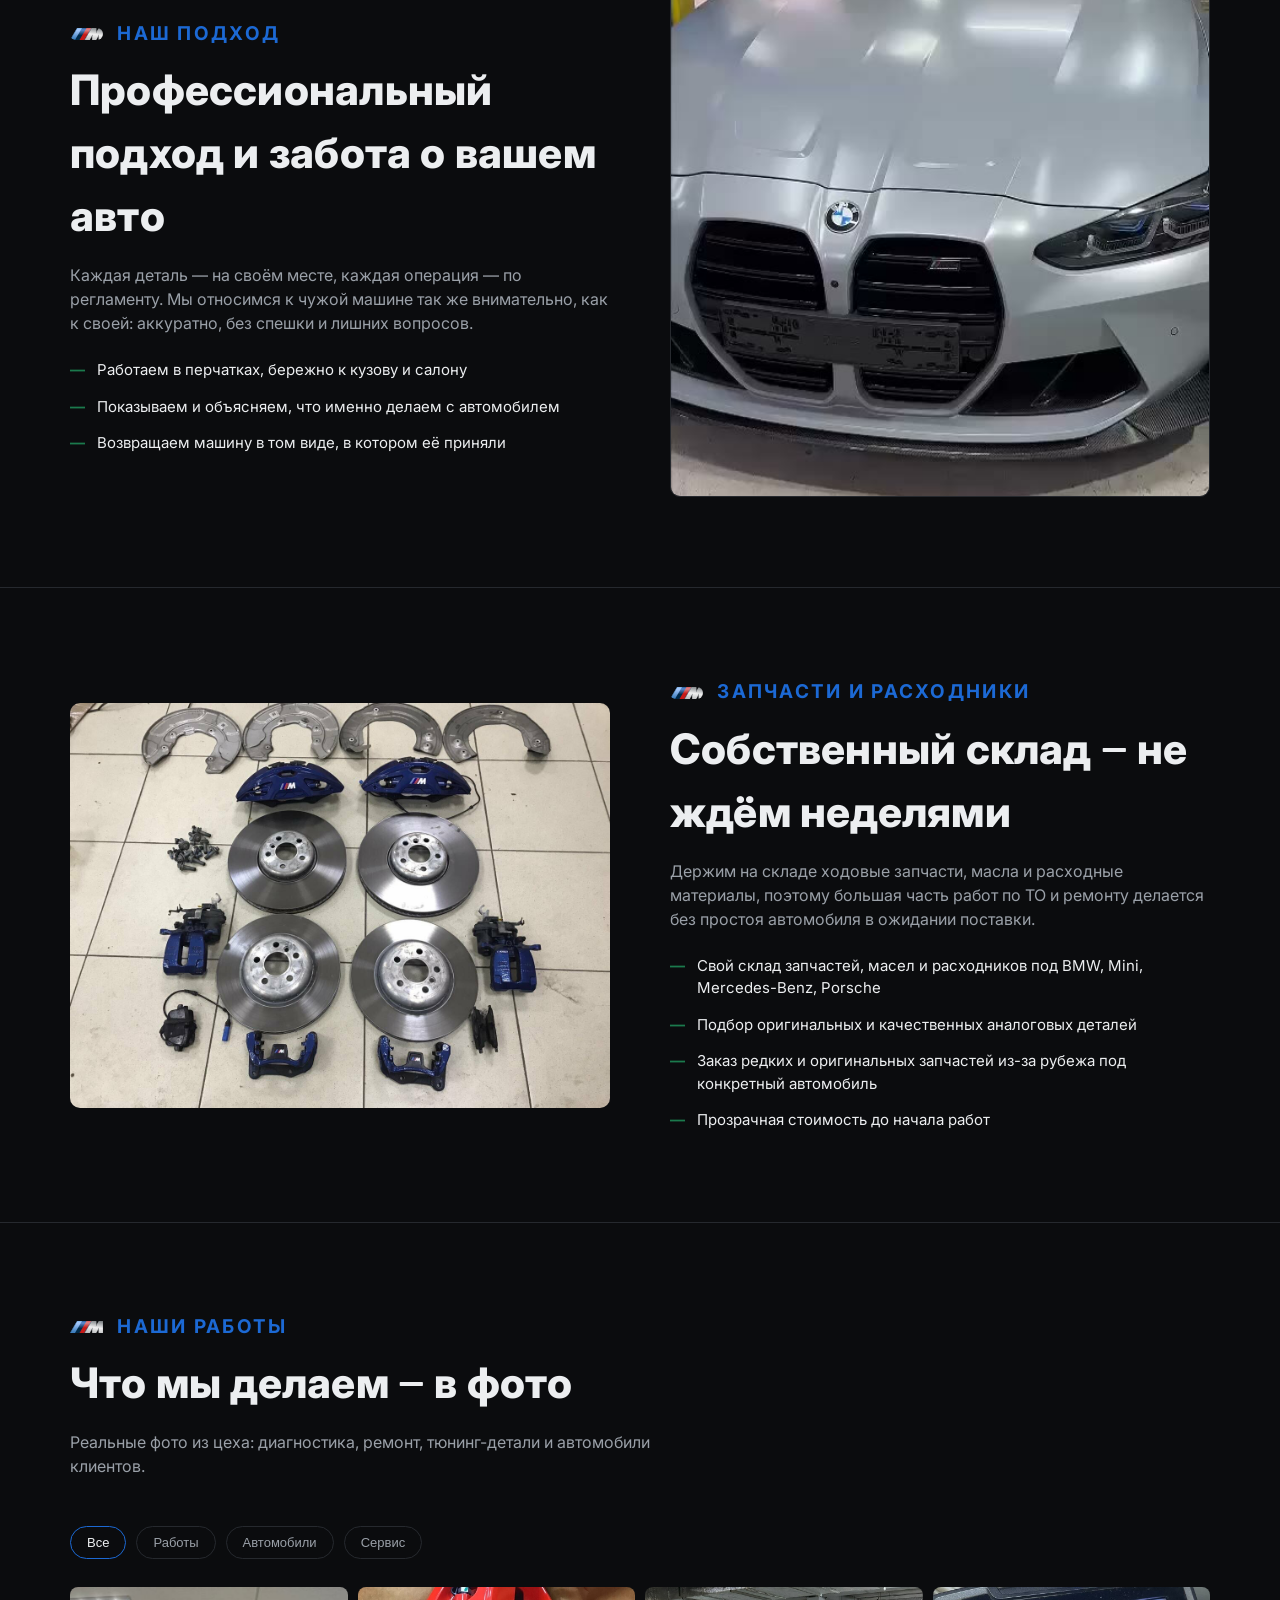
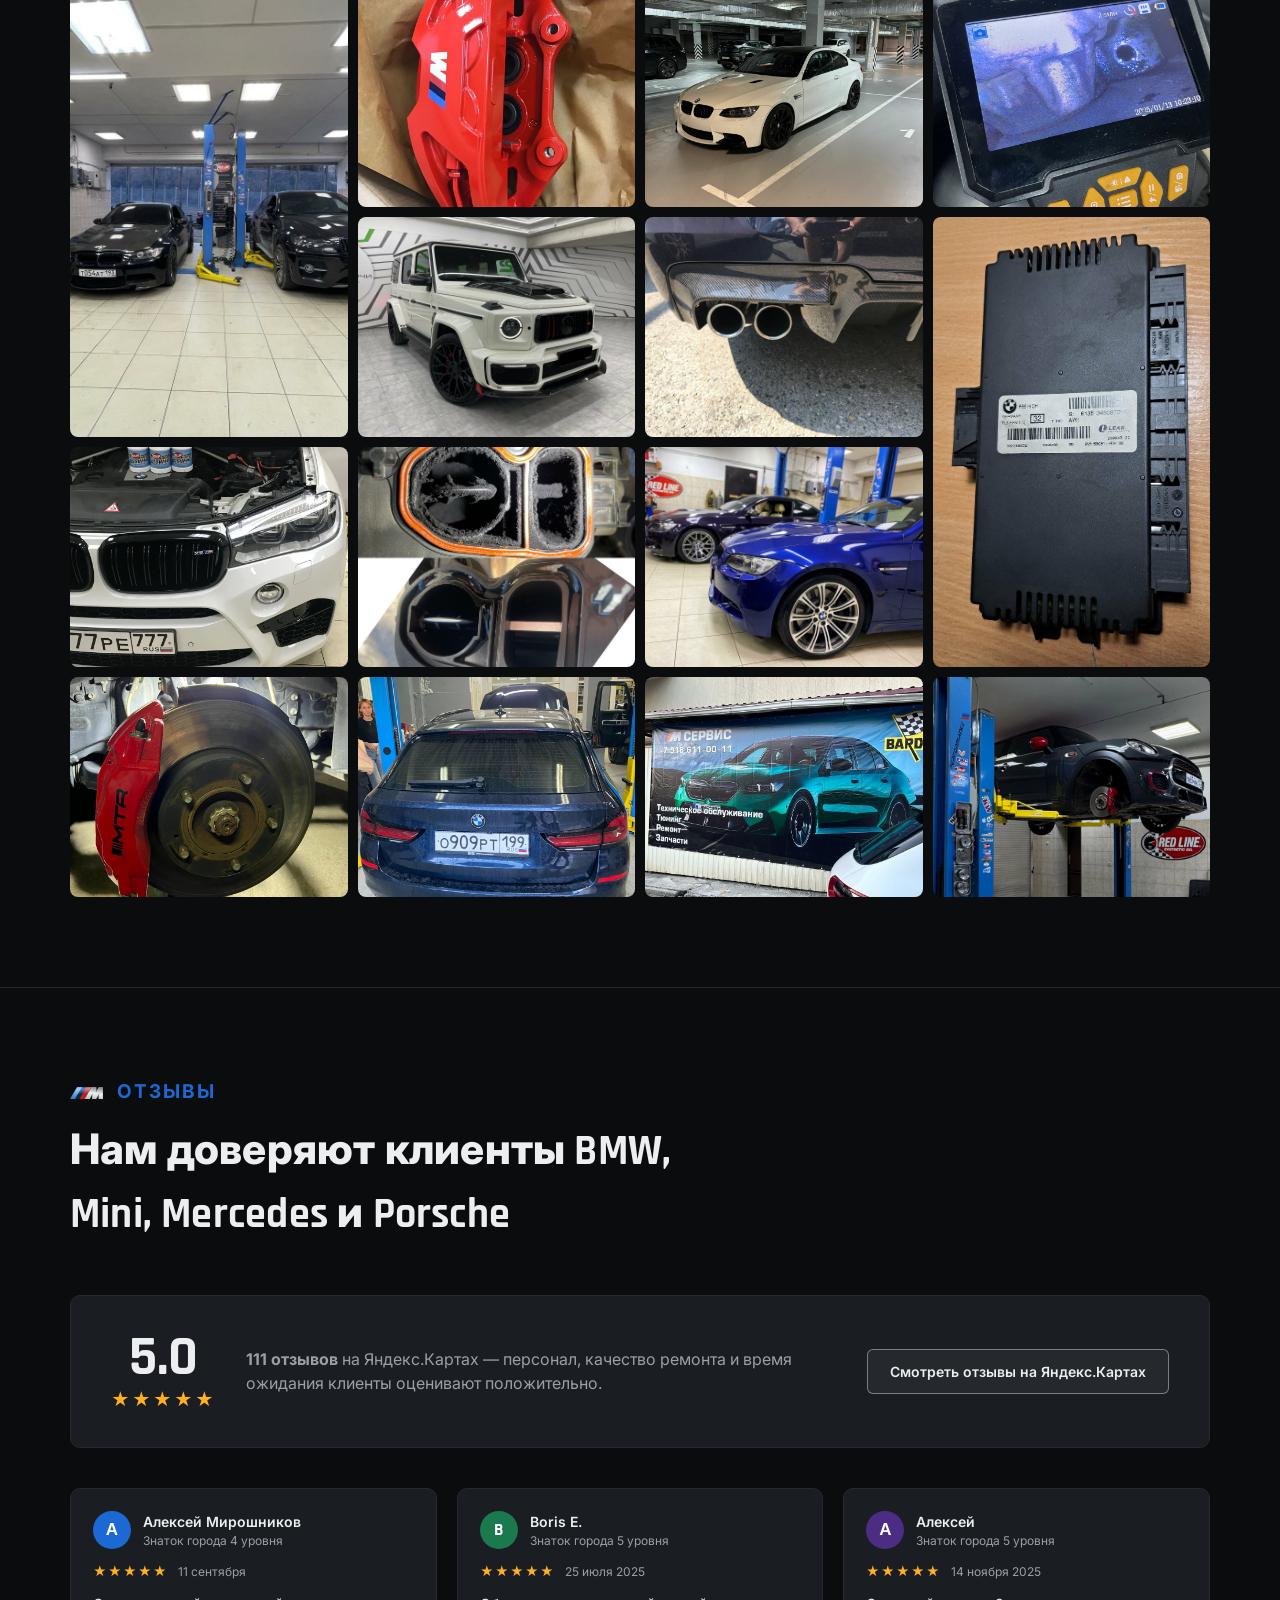
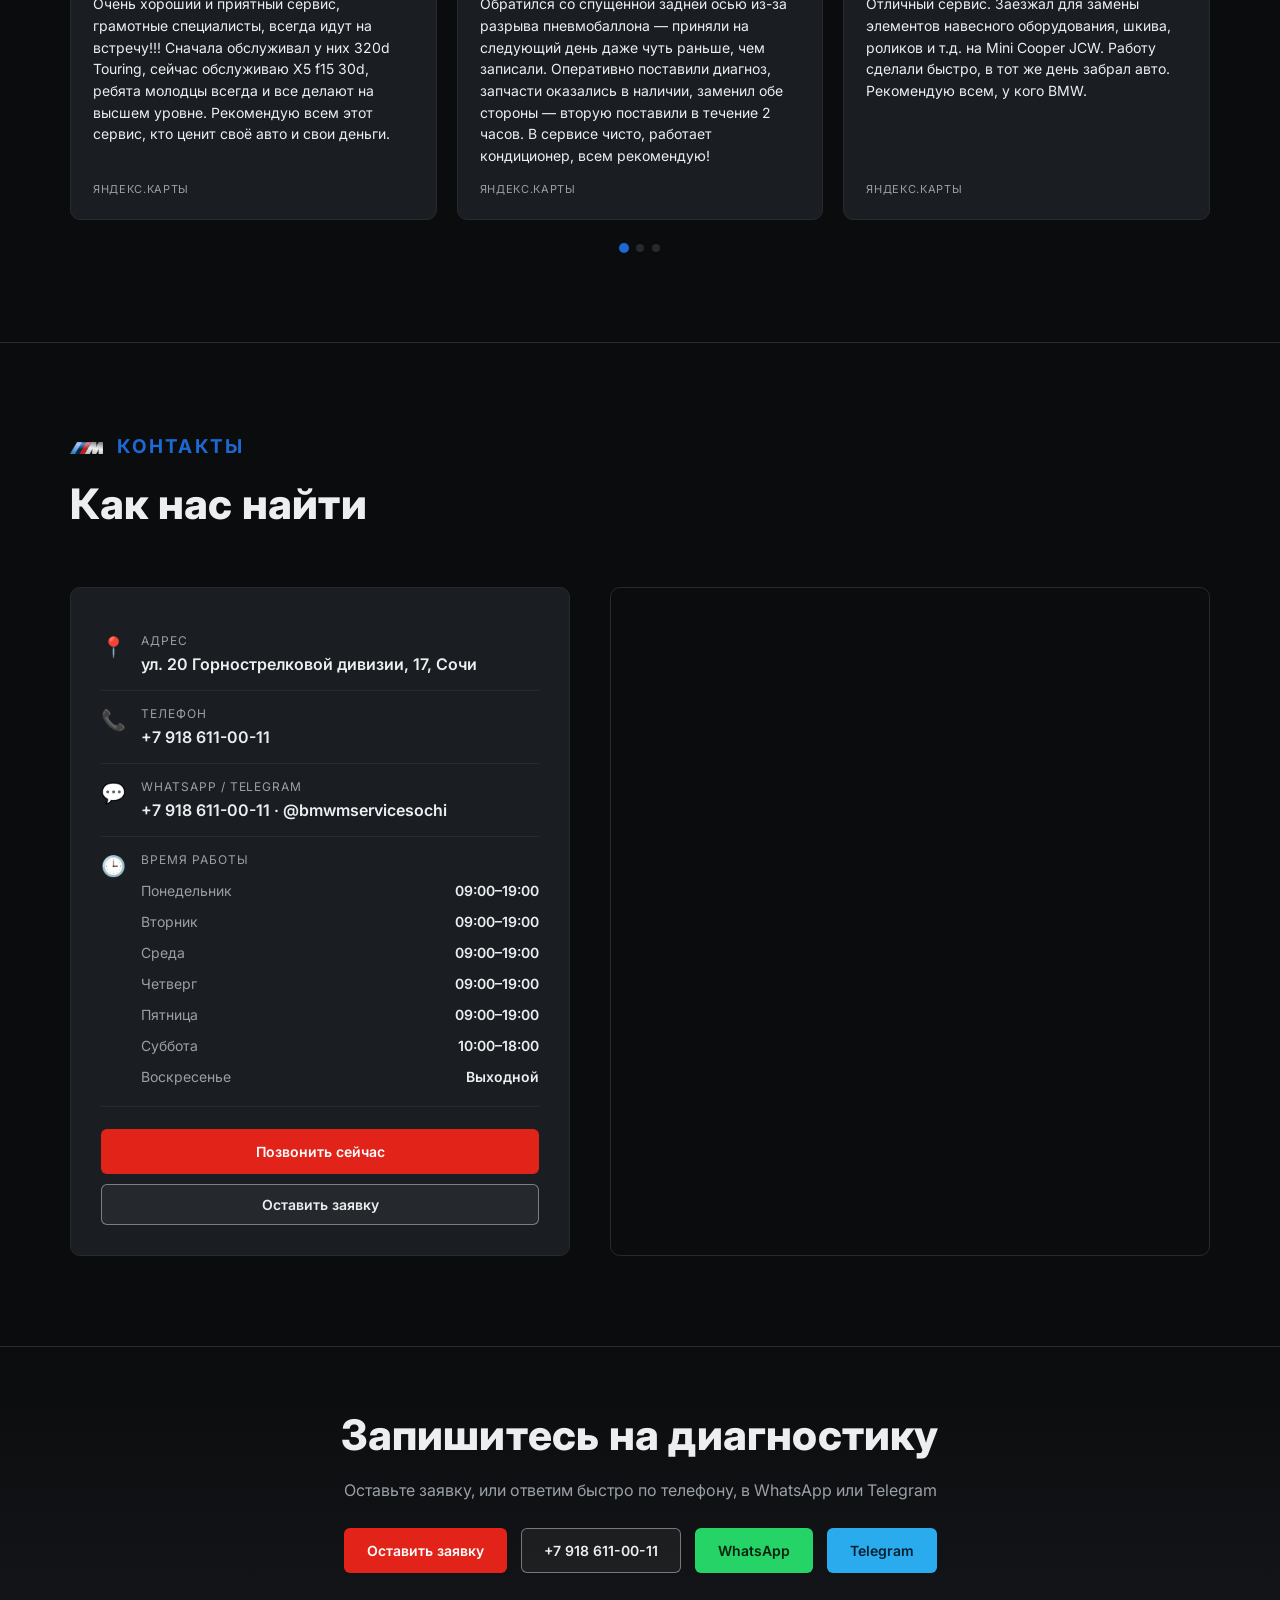
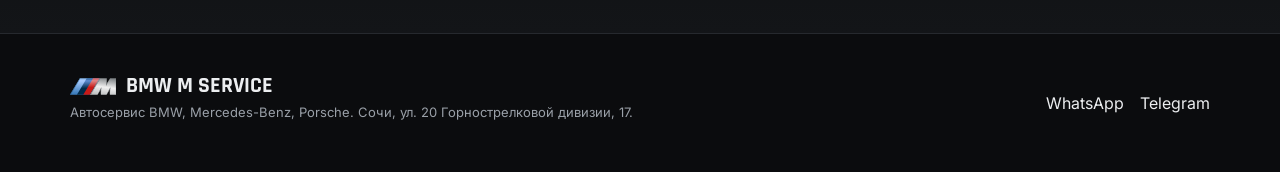
==== commit c25f6ab5: "Баланс размеров заголовков, SVG-иконки услуг вместо эмодзи, убран красный акцент BMW в hero, новое ф" ====
--- a/index.html
+++ b/index.html
@@ -153,15 +153,15 @@
       <p>От планового ТО до сложной диагностики и тюнинга — работаем на собственном подъёмном оборудовании с оригинальными и качественными аналоговыми запчастями.</p>
     </div>
     <div class="services-grid">
-      <div class="service-card"><span class="icon">🔧</span><h3>Двигатель и ходовая</h3><p>Ремонт и обслуживание двигателя, замена ГРМ, ремонт ходовой части.</p></div>
-      <div class="service-card"><span class="icon">⚙️</span><h3>АКПП и КПП</h3><p>Диагностика и ремонт автоматических и механических коробок передач.</p></div>
-      <div class="service-card"><span class="icon">💻</span><h3>Компьютерная диагностика</h3><p>Полная диагностика электроники, поиск и устранение ошибок.</p></div>
-      <div class="service-card"><span class="icon">🔍</span><h3>Эндоскопия двигателя</h3><p>Видеоэндоскоп для оценки состояния цилиндров без разборки.</p></div>
-      <div class="service-card"><span class="icon">🛞</span><h3>Тормозная система</h3><p>Замена дисков, колодок и суппортов, в том числе с окраской.</p></div>
-      <div class="service-card"><span class="icon">🛢️</span><h3>ТО и замена масла</h3><p>Полное сервисное обслуживание по регламенту производителя.</p></div>
-      <div class="service-card"><span class="icon">⚡</span><h3>Автоэлектрика</h3><p>Ремонт электрики, диагностика и замена электронных блоков.</p></div>
-      <div class="service-card"><span class="icon">🏁</span><h3>Чип-тюнинг и мощность</h3><p>Увеличение мощности, установка дополнительного оборудования.</p></div>
-      <div class="service-card"><span class="icon">🧰</span><h3>Запчасти под заказ</h3><p>Подбор и поставка оригинальных и качественных аналоговых запчастей.</p></div>
+      <div class="service-card"><span class="icon"><svg viewBox="0 0 24 24" fill="none" stroke="currentColor" stroke-width="1.6" stroke-linecap="round" stroke-linejoin="round"><path d="M14.7 6.3a1 1 0 0 0 0 1.4l1.6 1.6a1 1 0 0 0 1.4 0l3.77-3.77a6 6 0 0 1-7.94 7.94l-6.91 6.91a2.12 2.12 0 0 1-3-3l6.91-6.91a6 6 0 0 1 7.94-7.94z"/></svg></span><h3>Двигатель и ходовая</h3><p>Ремонт и обслуживание двигателя, замена ГРМ, ремонт ходовой части.</p></div>
+      <div class="service-card"><span class="icon"><svg viewBox="0 0 24 24" fill="none" stroke="currentColor" stroke-width="1.6" stroke-linecap="round" stroke-linejoin="round"><circle cx="12" cy="12" r="3"/><path d="M19.4 15a1.65 1.65 0 0 0 .33 1.82l.06.06a2 2 0 1 1-2.83 2.83l-.06-.06a1.65 1.65 0 0 0-1.82-.33 1.65 1.65 0 0 0-1 1.51V21a2 2 0 0 1-4 0v-.09A1.65 1.65 0 0 0 9 19.4a1.65 1.65 0 0 0-1.82.33l-.06.06a2 2 0 1 1-2.83-2.83l.06-.06a1.65 1.65 0 0 0 .33-1.82 1.65 1.65 0 0 0-1.51-1H3a2 2 0 0 1 0-4h.09A1.65 1.65 0 0 0 4.6 9a1.65 1.65 0 0 0-.33-1.82l-.06-.06a2 2 0 1 1 2.83-2.83l.06.06a1.65 1.65 0 0 0 1.82.33H9a1.65 1.65 0 0 0 1-1.51V3a2 2 0 0 1 4 0v.09a1.65 1.65 0 0 0 1 1.51 1.65 1.65 0 0 0 1.82-.33l.06-.06a2 2 0 1 1 2.83 2.83l-.06.06a1.65 1.65 0 0 0-.33 1.82V9a1.65 1.65 0 0 0 1.51 1H21a2 2 0 0 1 0 4h-.09a1.65 1.65 0 0 0-1.51 1z"/></svg></span><h3>АКПП и КПП</h3><p>Диагностика и ремонт автоматических и механических коробок передач.</p></div>
+      <div class="service-card"><span class="icon"><svg viewBox="0 0 24 24" fill="none" stroke="currentColor" stroke-width="1.6" stroke-linecap="round" stroke-linejoin="round"><rect x="2" y="3" width="20" height="14" rx="2"/><line x1="8" y1="21" x2="16" y2="21"/><line x1="12" y1="17" x2="12" y2="21"/></svg></span><h3>Компьютерная диагностика</h3><p>Полная диагностика электроники, поиск и устранение ошибок.</p></div>
+      <div class="service-card"><span class="icon"><svg viewBox="0 0 24 24" fill="none" stroke="currentColor" stroke-width="1.6" stroke-linecap="round" stroke-linejoin="round"><circle cx="11" cy="11" r="8"/><line x1="21" y1="21" x2="16.65" y2="16.65"/></svg></span><h3>Эндоскопия двигателя</h3><p>Видеоэндоскоп для оценки состояния цилиндров без разборки.</p></div>
+      <div class="service-card"><span class="icon"><svg viewBox="0 0 24 24" fill="none" stroke="currentColor" stroke-width="1.6" stroke-linecap="round" stroke-linejoin="round"><circle cx="12" cy="12" r="9"/><circle cx="12" cy="12" r="2.5"/><line x1="12" y1="3" x2="12" y2="6.5"/><line x1="12" y1="17.5" x2="12" y2="21"/><line x1="3" y1="12" x2="6.5" y2="12"/><line x1="17.5" y1="12" x2="21" y2="12"/></svg></span><h3>Тормозная система</h3><p>Замена дисков, колодок и суппортов, в том числе с окраской.</p></div>
+      <div class="service-card"><span class="icon"><svg viewBox="0 0 24 24" fill="none" stroke="currentColor" stroke-width="1.6" stroke-linecap="round" stroke-linejoin="round"><path d="M12 2.69l5.66 5.66a8 8 0 1 1-11.31 0z"/></svg></span><h3>ТО и замена масла</h3><p>Полное сервисное обслуживание по регламенту производителя.</p></div>
+      <div class="service-card"><span class="icon"><svg viewBox="0 0 24 24" fill="none" stroke="currentColor" stroke-width="1.6" stroke-linecap="round" stroke-linejoin="round"><polygon points="13 2 3 14 12 14 11 22 21 10 12 10 13 2"/></svg></span><h3>Автоэлектрика</h3><p>Ремонт электрики, диагностика и замена электронных блоков.</p></div>
+      <div class="service-card"><span class="icon"><svg viewBox="0 0 24 24" fill="none" stroke="currentColor" stroke-width="1.6" stroke-linecap="round" stroke-linejoin="round"><polyline points="23 6 13.5 15.5 8.5 10.5 1 18"/><polyline points="17 6 23 6 23 12"/></svg></span><h3>Чип-тюнинг и мощность</h3><p>Увеличение мощности, установка дополнительного оборудования.</p></div>
+      <div class="service-card"><span class="icon"><svg viewBox="0 0 24 24" fill="none" stroke="currentColor" stroke-width="1.6" stroke-linecap="round" stroke-linejoin="round"><path d="M21 16V8a2 2 0 0 0-1-1.73l-7-4a2 2 0 0 0-2 0l-7 4A2 2 0 0 0 3 8v8a2 2 0 0 0 1 1.73l7 4a2 2 0 0 0 2 0l7-4A2 2 0 0 0 21 16z"/><polyline points="3.27 6.96 12 12.01 20.73 6.96"/><line x1="12" y1="22.08" x2="12" y2="12"/></svg></span><h3>Запчасти под заказ</h3><p>Подбор и поставка оригинальных и качественных аналоговых запчастей.</p></div>
     </div>
   </div>
 </section>
@@ -185,6 +185,24 @@
   </div>
 </section>
 
+<section id="care">
+  <div class="container">
+    <div class="split split-img-left">
+      <div>
+        <div class="eyebrow-row"><img class="eyebrow-icon" src="assets/img/brands/bmw-m.svg" alt=""><span class="eyebrow">Наш подход</span></div>
+        <h2>Профессиональный подход и забота о вашем авто</h2>
+        <p>Каждая деталь — на своём месте, каждая операция — по регламенту. Мы относимся к чужой машине так же внимательно, как к своей: аккуратно, без спешки и лишних вопросов.</p>
+        <ul class="feature-list">
+          <li>Работаем в перчатках, бережно к кузову и салону</li>
+          <li>Показываем и объясняем, что именно делаем с автомобилем</li>
+          <li>Возвращаем машину в том виде, в котором её приняли</li>
+        </ul>
+      </div>
+      <video class="care-video" src="assets/video/care.mp4" poster="assets/img/care-poster.jpg" autoplay muted loop playsinline></video>
+    </div>
+  </div>
+</section>
+
 <section id="parts">
   <div class="container">
     <div class="split split-img-left">
@@ -226,7 +244,7 @@
       <figure data-cat="work"><img src="assets/img/work-diffuser.jpg" alt="Карбоновый диффузор с выхлопной системой BMW"></figure>
       <figure class="tall" data-cat="work"><img src="assets/img/work-ecu.jpg" alt="Блок управления ЭБУ BMW на диагностике"></figure>
       <figure data-cat="car"><img src="assets/img/car-x5m.jpg" alt="BMW X5M / X6M в автосервисе Сочи"></figure>
-      <figure data-cat="work"><img src="assets/img/work-dash.jpg" alt="Приборная панель BMW при диагностике"></figure>
+      <figure data-cat="work"><img src="assets/img/work-intake.jpg" alt="Чистка впускного коллектора от нагара, до и после"></figure>
       <figure data-cat="car"><img src="assets/img/car-3series.jpg" alt="BMW 3-series после тюнинга"></figure>
       <figure data-cat="work"><img src="assets/img/work-caliper-disc.jpg" alt="Тормозной диск и суппорт BMW крупным планом"></figure>
       <figure data-cat="car"><img src="assets/img/car-touring.jpg" alt="BMW Touring на подъёмнике в сервисе"></figure>
--- a/css/style.css
+++ b/css/style.css
@@ -32,7 +32,7 @@
 .container { max-width: var(--maxw); margin: 0 auto; padding: 0 20px; }
 
 h1, h2, h3 { font-family: "Rajdhani", Inter, sans-serif; font-weight: 700; letter-spacing: 0.01em; margin: 0 0 12px; }
-h2 { font-size: clamp(34px, 5vw, 54px); font-weight: 800; letter-spacing: 0.005em; }
+h2 { font-size: clamp(28px, 4vw, 42px); font-weight: 800; letter-spacing: 0.005em; }
 h3 { font-size: 20px; }
 p { color: var(--text-dim); margin: 0 0 14px; }
 
@@ -50,9 +50,9 @@
 .eyebrow {
   color: var(--accent-blue);
   text-transform: uppercase;
-  font-size: clamp(12px, 1.3vw, 15px);
-  letter-spacing: 0.14em;
-  font-weight: 600;
+  font-size: clamp(15px, 1.8vw, 19px);
+  letter-spacing: 0.12em;
+  font-weight: 700;
   display: block;
 }
 
@@ -189,7 +189,6 @@
   font-size: clamp(24px, 3.6vw, 38px);
   line-height: 1.15;
 }
-.hero h1 .brand-row.accent-row { color: var(--accent); }
 .hero h1 .brand-icon {
   width: 1.6em;
   height: 1.6em;
@@ -234,7 +233,8 @@
   transition: background 0.15s;
 }
 .service-card:hover { background: var(--card); }
-.service-card .icon { font-size: 26px; margin-bottom: 14px; display: block; }
+.service-card .icon { display: block; margin-bottom: 16px; color: var(--accent-blue); }
+.service-card .icon svg { width: 28px; height: 28px; }
 .service-card h3 { margin-bottom: 8px; }
 .service-card p { margin: 0; font-size: 14px; }
 
@@ -246,6 +246,14 @@
   align-items: center;
 }
 .split img { border-radius: var(--radius); }
+.care-video {
+  width: 100%;
+  max-height: 520px;
+  object-fit: cover;
+  border-radius: var(--radius);
+  border: 1px solid var(--border);
+  background: var(--bg-alt);
+}
 @media (min-width: 901px) {
   .split-img-left img { order: -1; }
 }
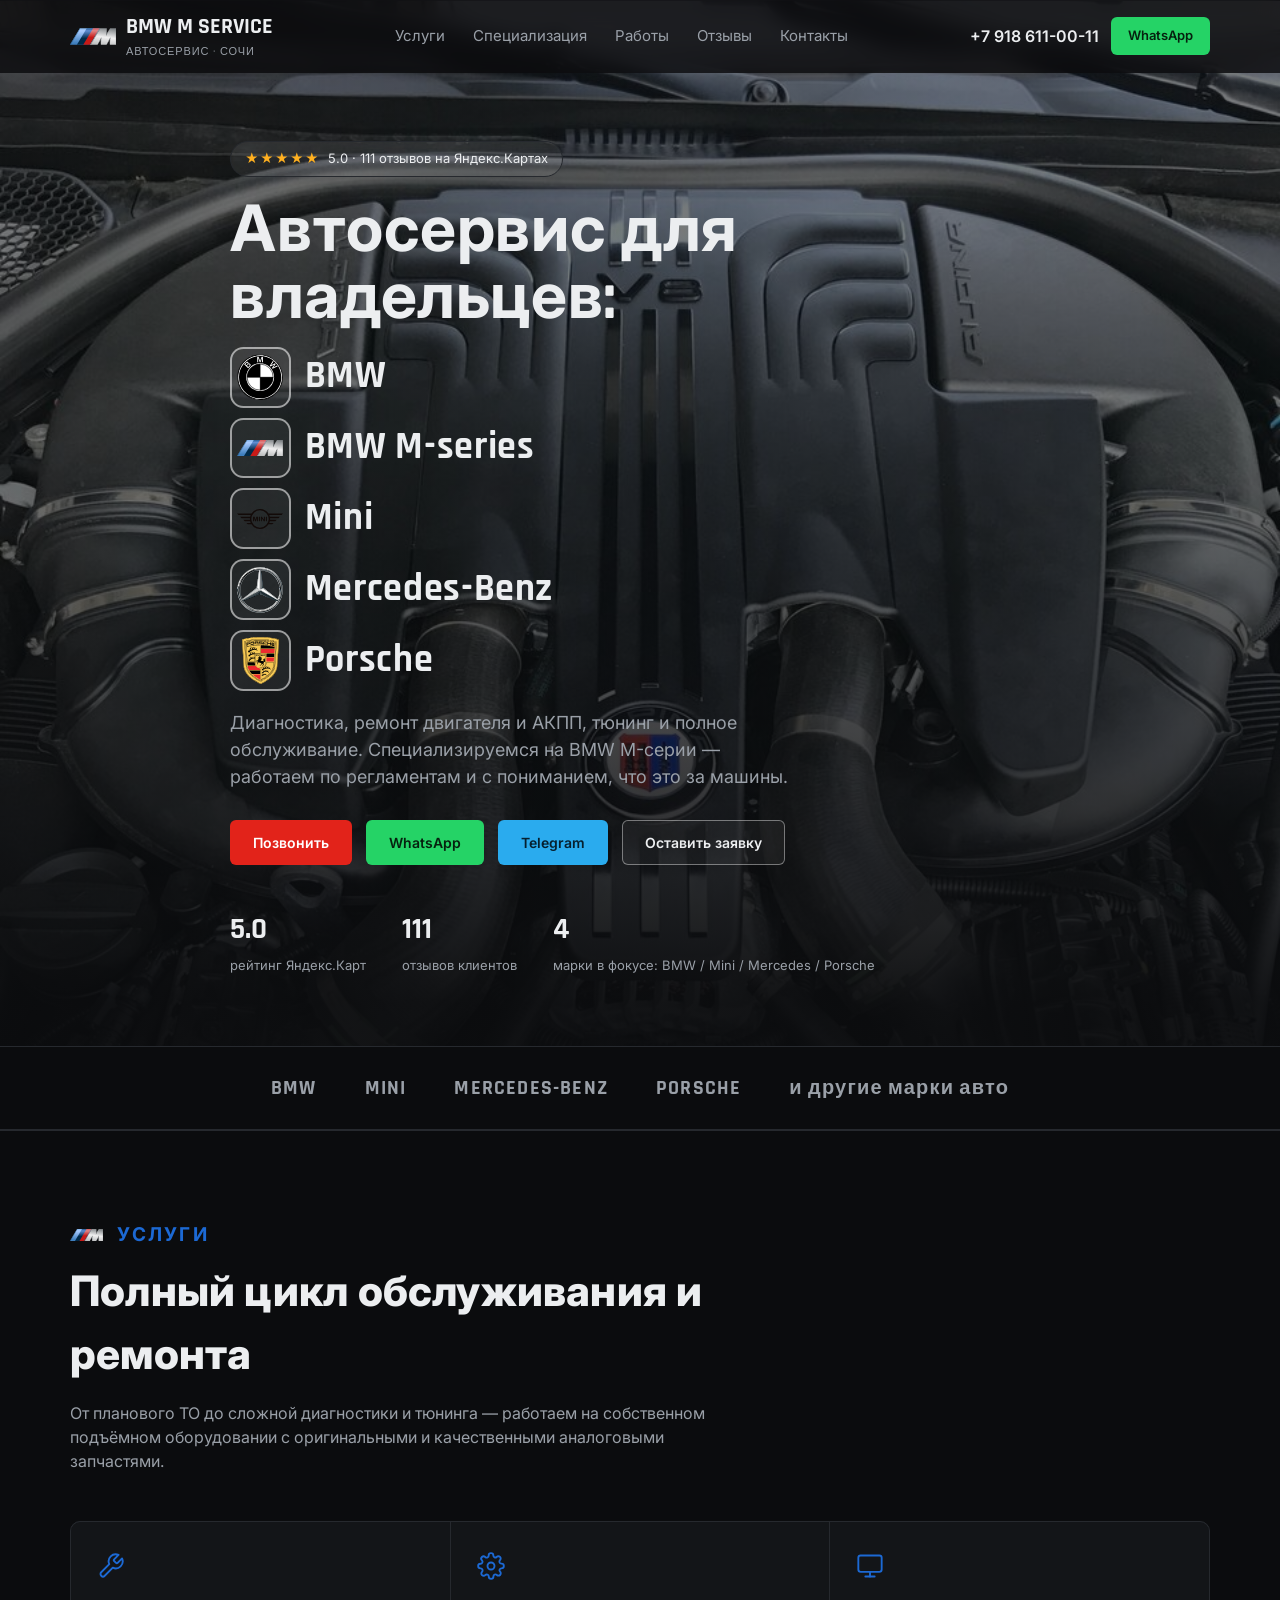
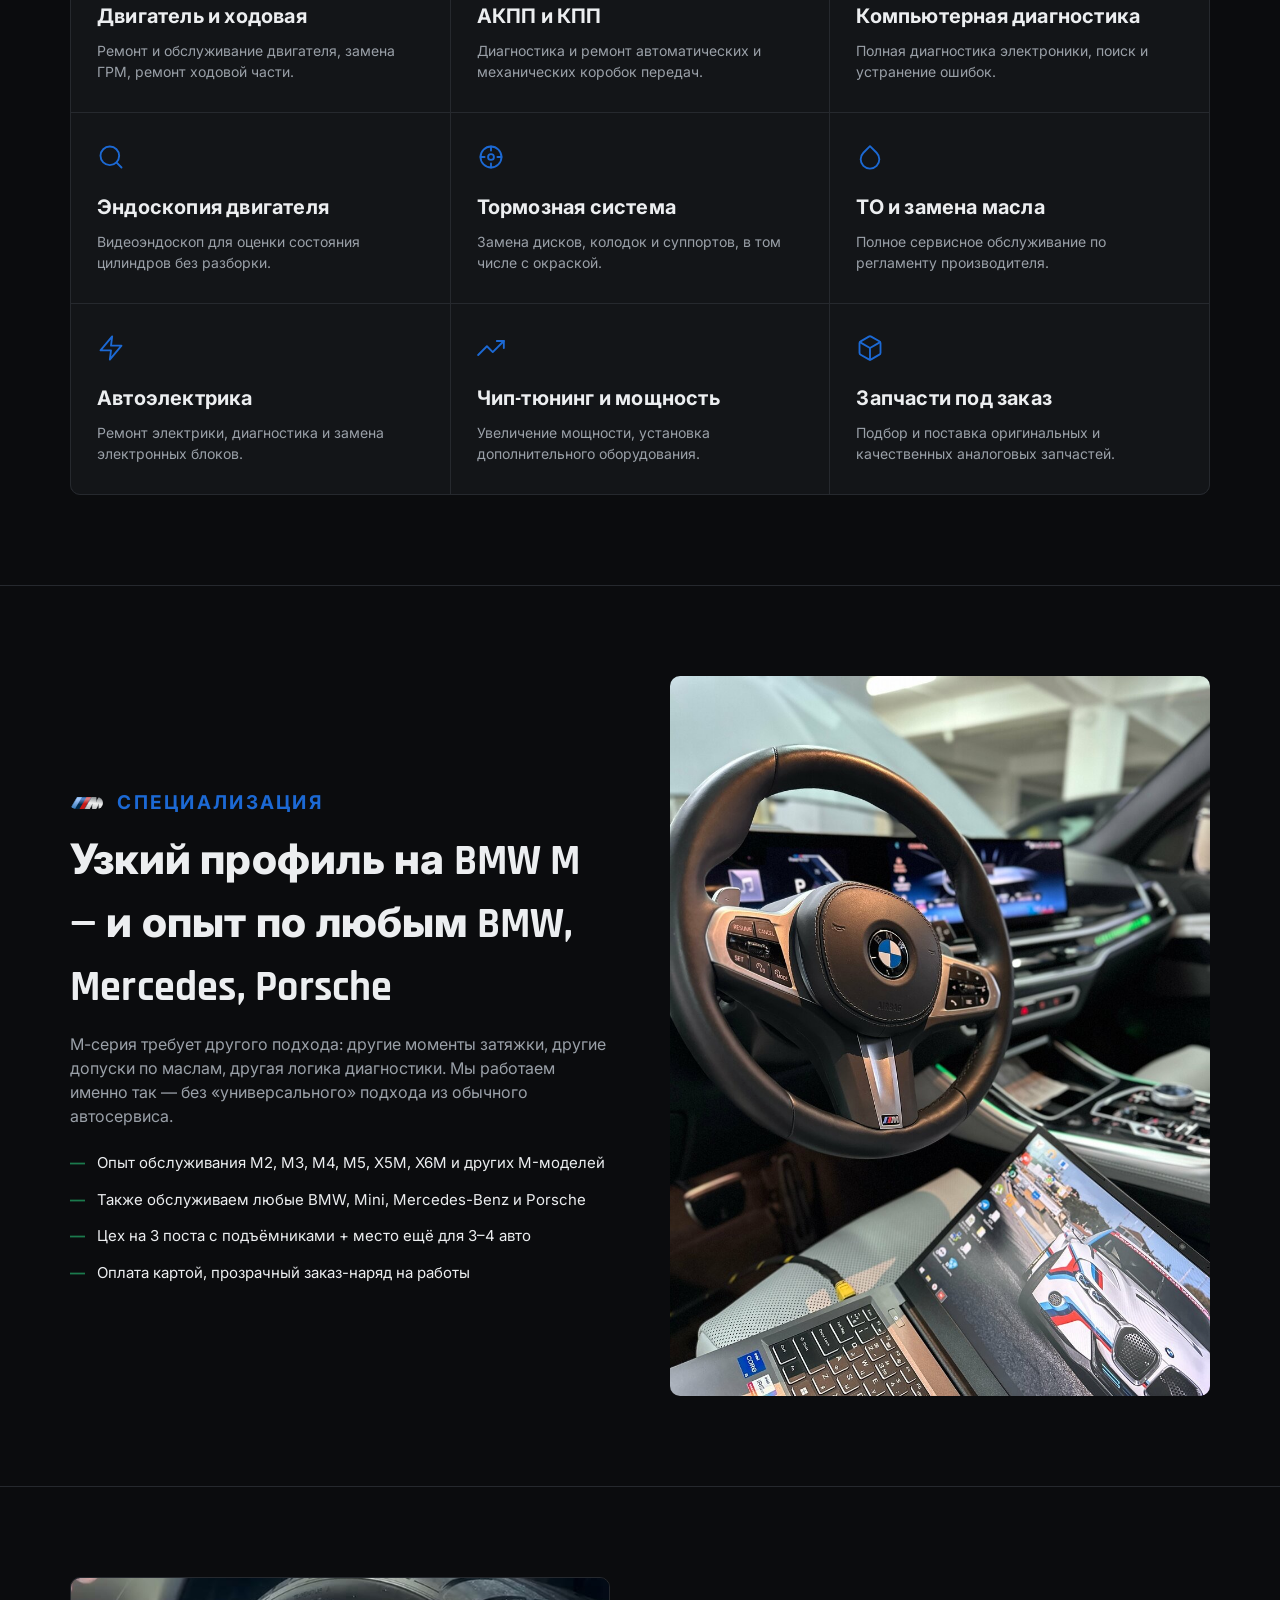
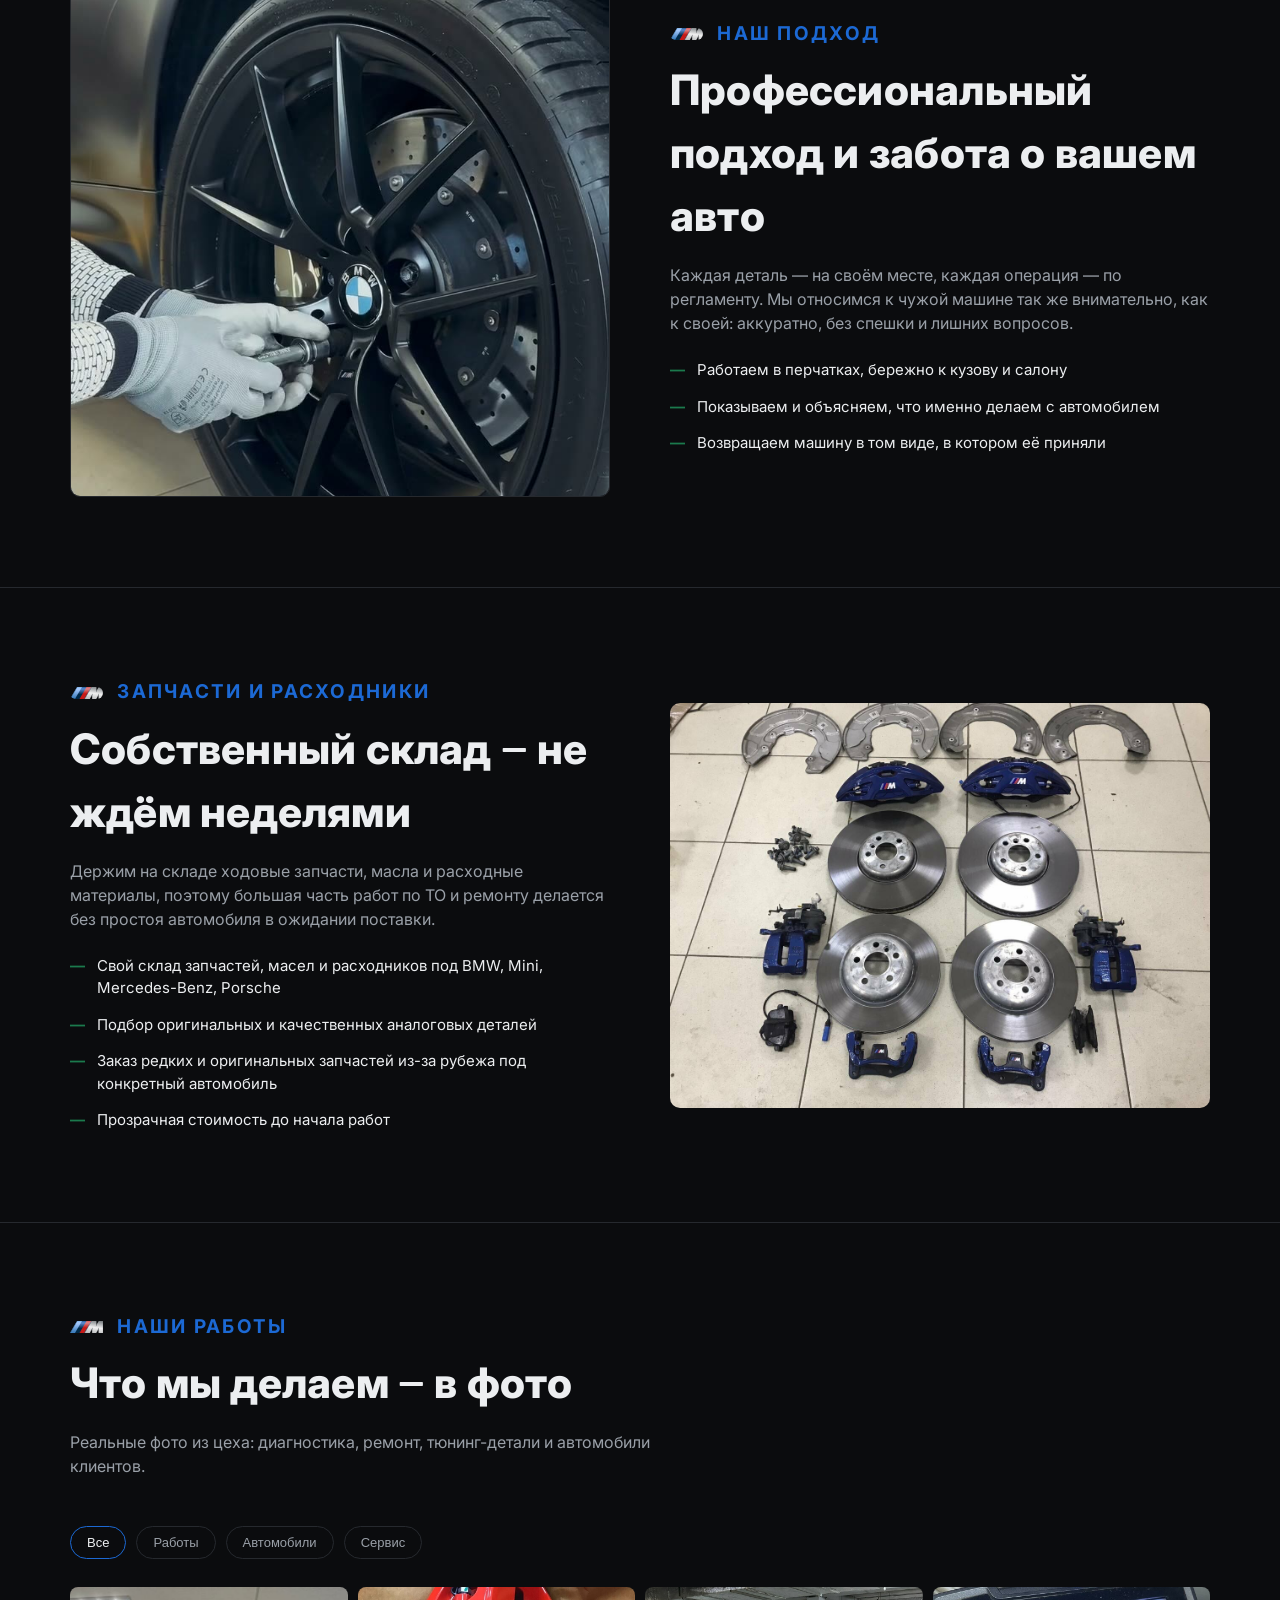
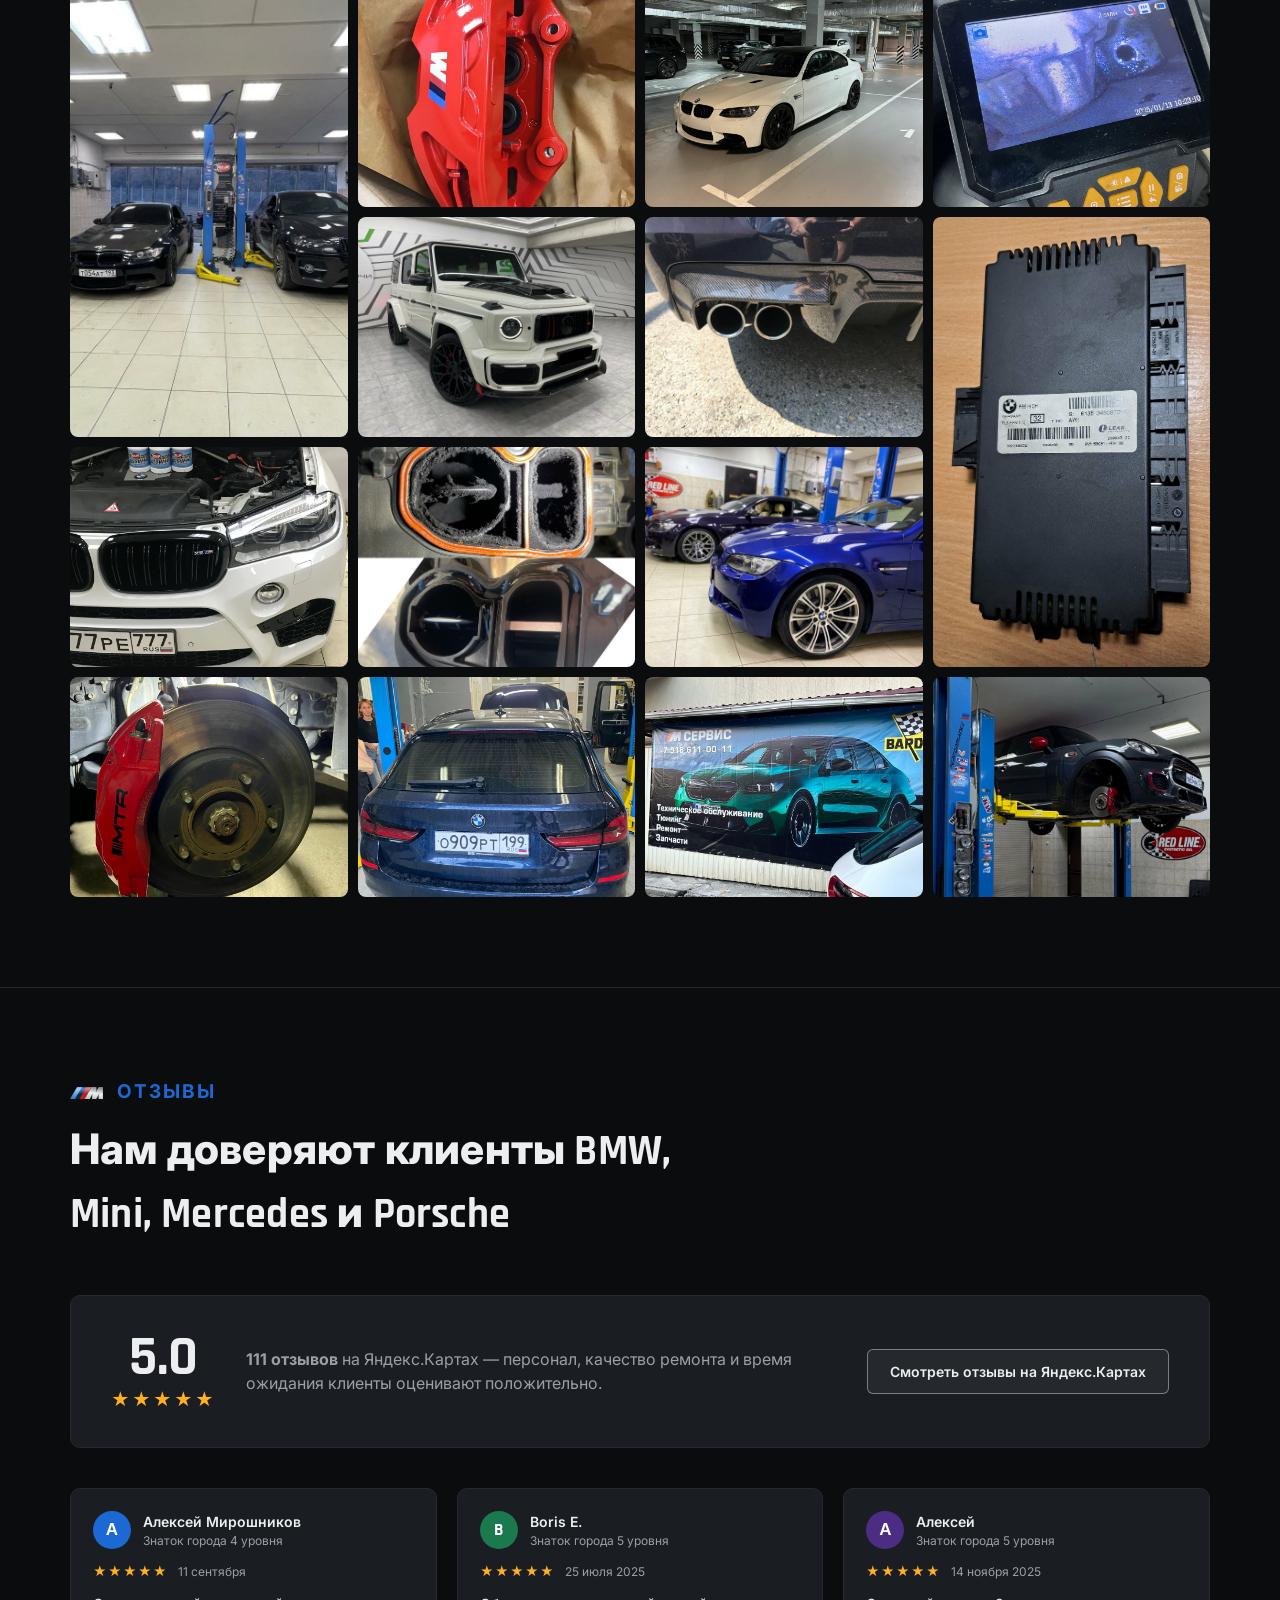
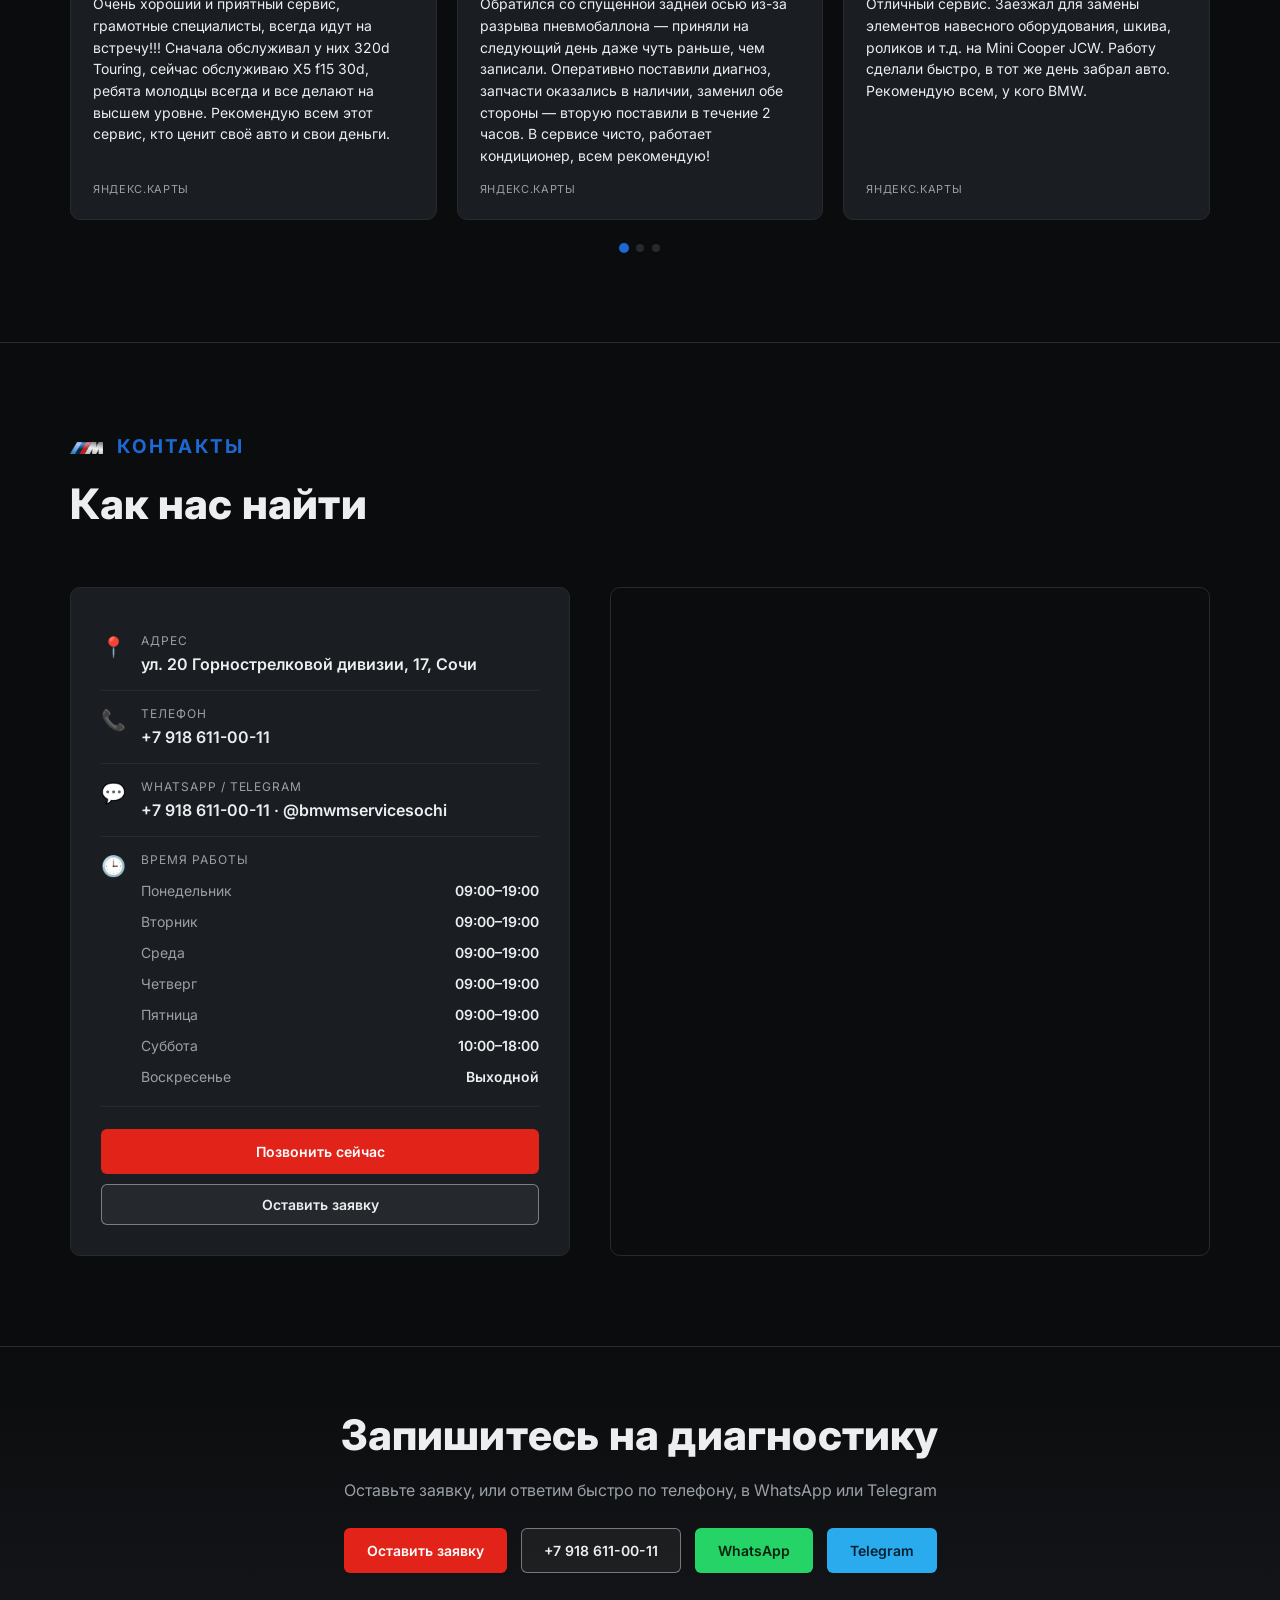
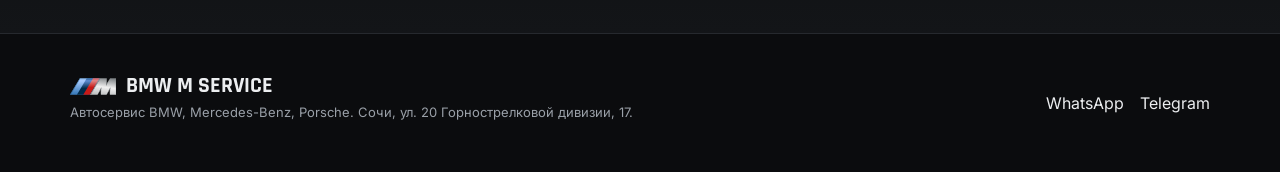
==== commit 72c7abcb: "Ротация блоков: Специализация (текст слева/фото справа), Наш подход (видео слева/текст справа), Запч" ====
--- a/index.html
+++ b/index.html
@@ -205,7 +205,7 @@
 
 <section id="parts">
   <div class="container">
-    <div class="split split-img-left">
+    <div class="split">
       <div>
         <div class="eyebrow-row"><img class="eyebrow-icon" src="assets/img/brands/bmw-m.svg" alt=""><span class="eyebrow">Запчасти и расходники</span></div>
         <h2>Собственный склад — не ждём неделями</h2>
--- a/css/style.css
+++ b/css/style.css
@@ -255,7 +255,7 @@
   background: var(--bg-alt);
 }
 @media (min-width: 901px) {
-  .split-img-left img { order: -1; }
+  .split-img-left img, .split-img-left video { order: -1; }
 }
 .feature-list { list-style: none; margin: 24px 0 0; padding: 0; display: flex; flex-direction: column; gap: 14px; }
 .feature-list li { display: flex; gap: 12px; align-items: flex-start; color: var(--text); font-size: 15px; }
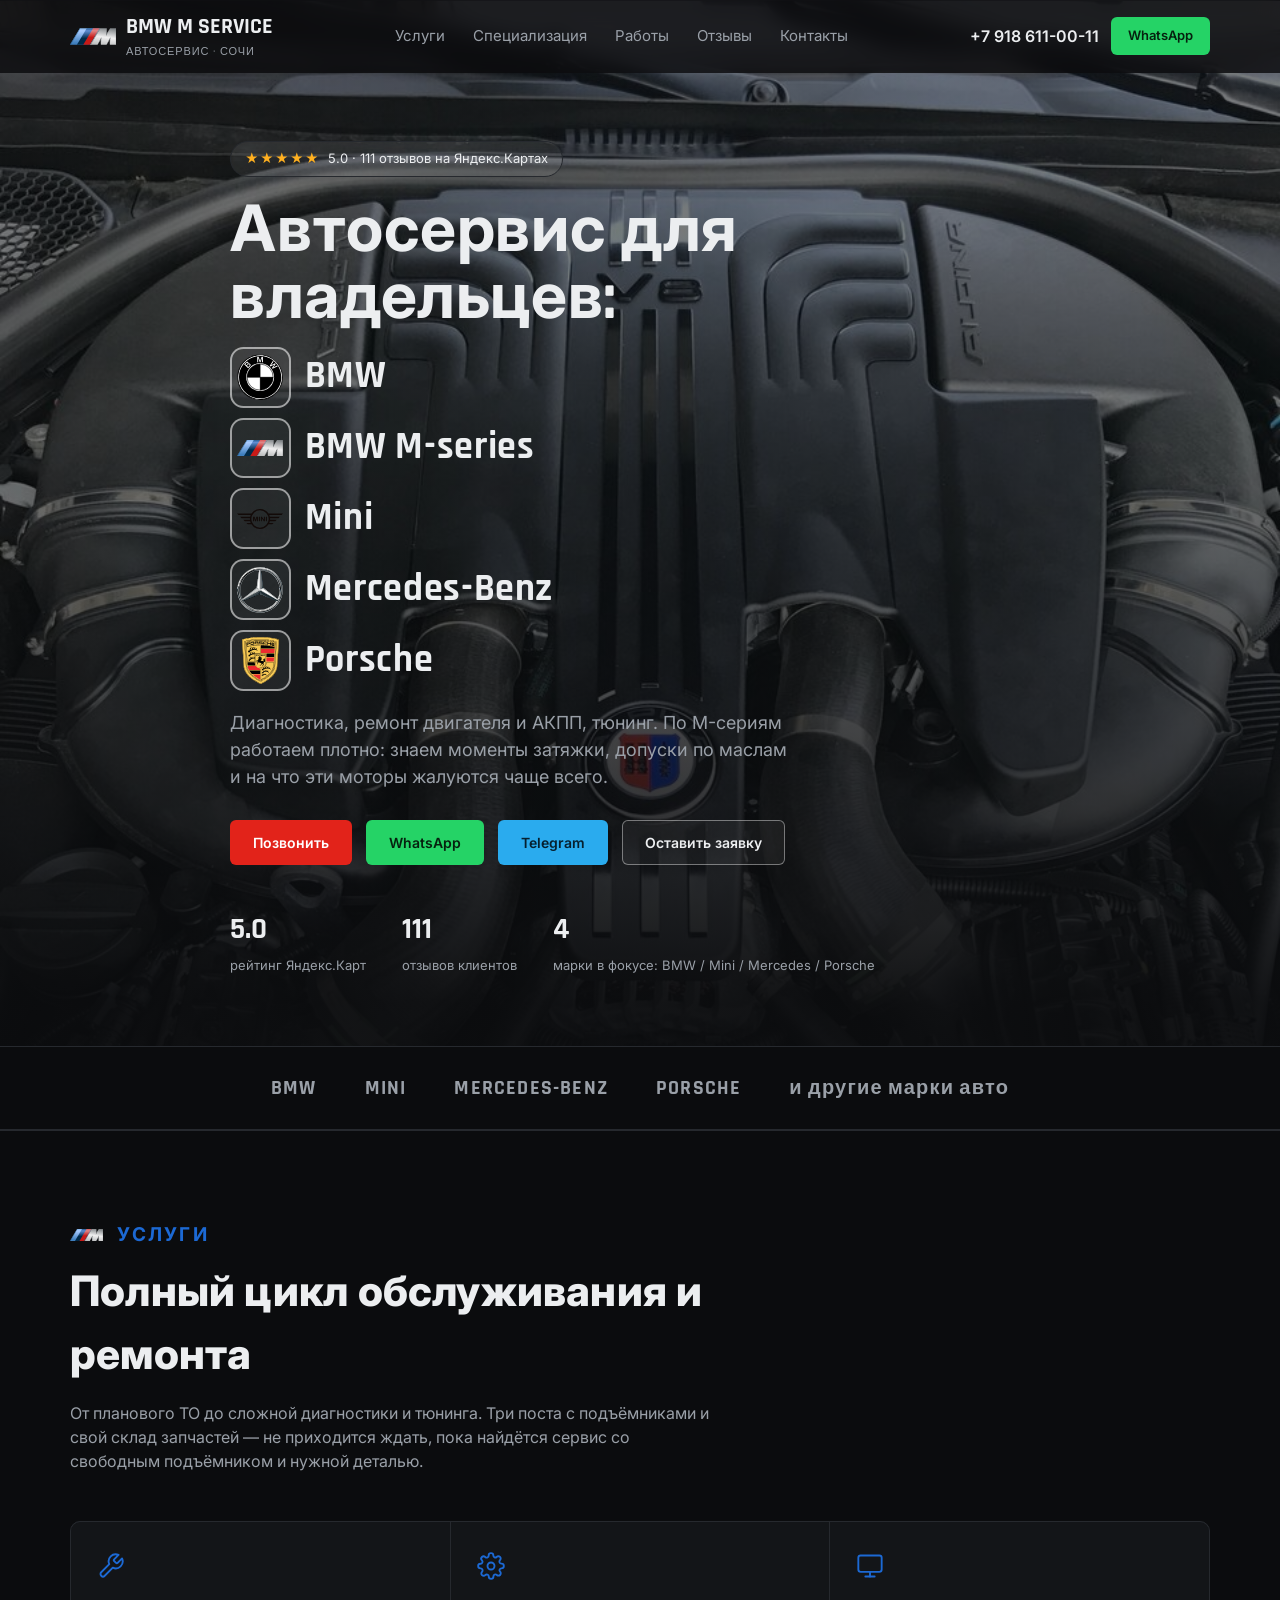
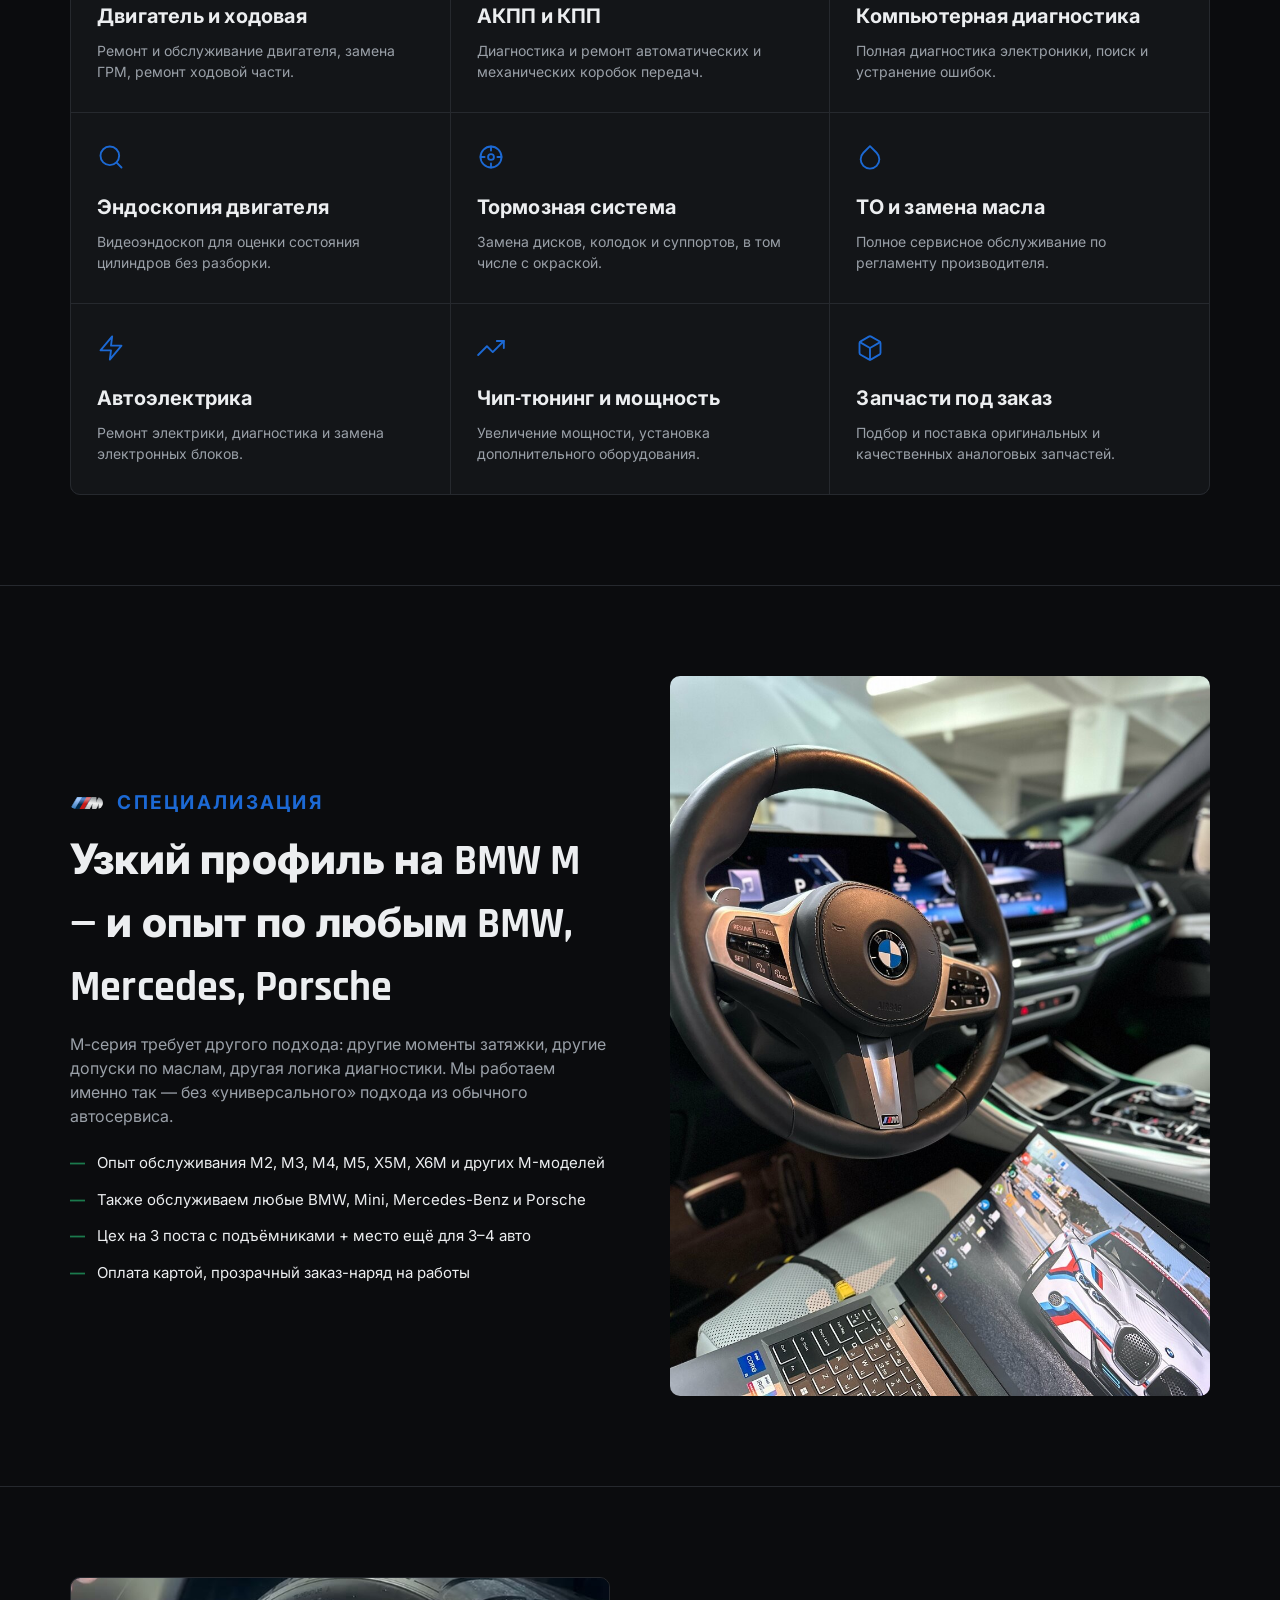
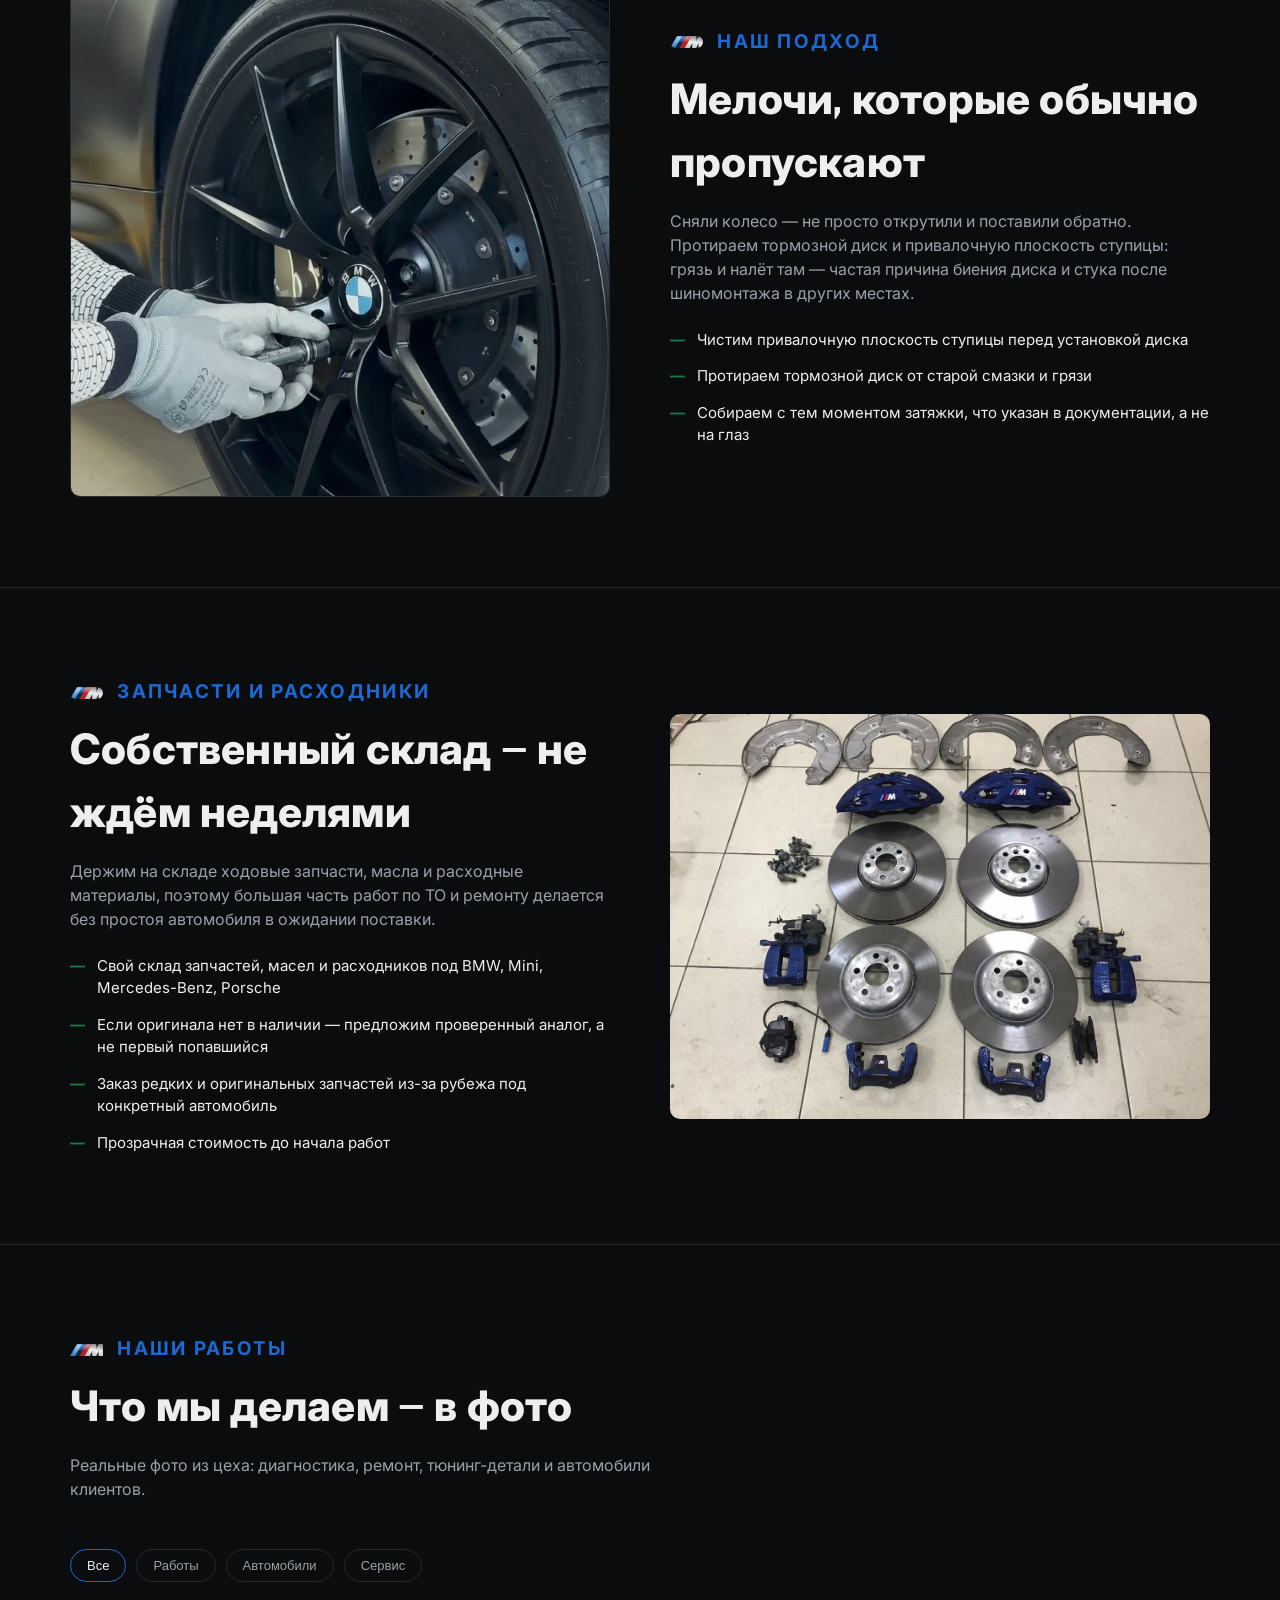
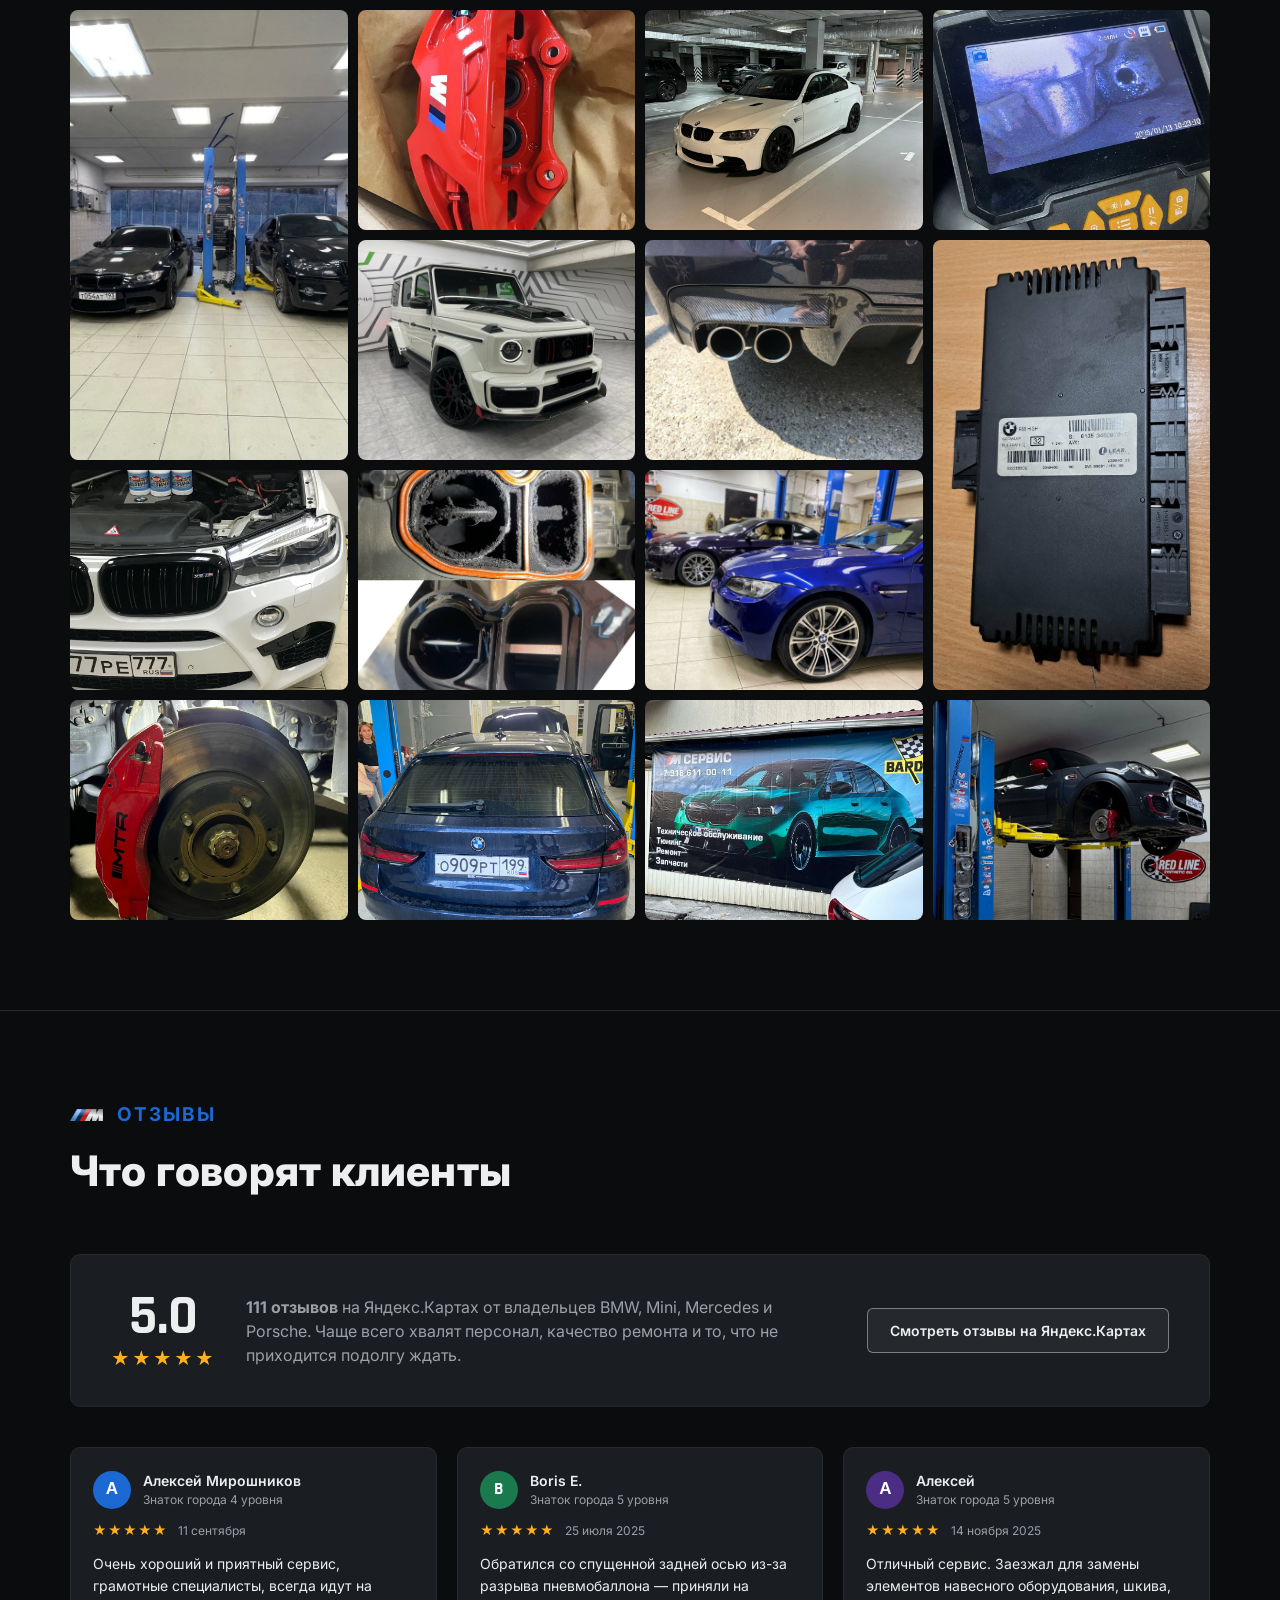
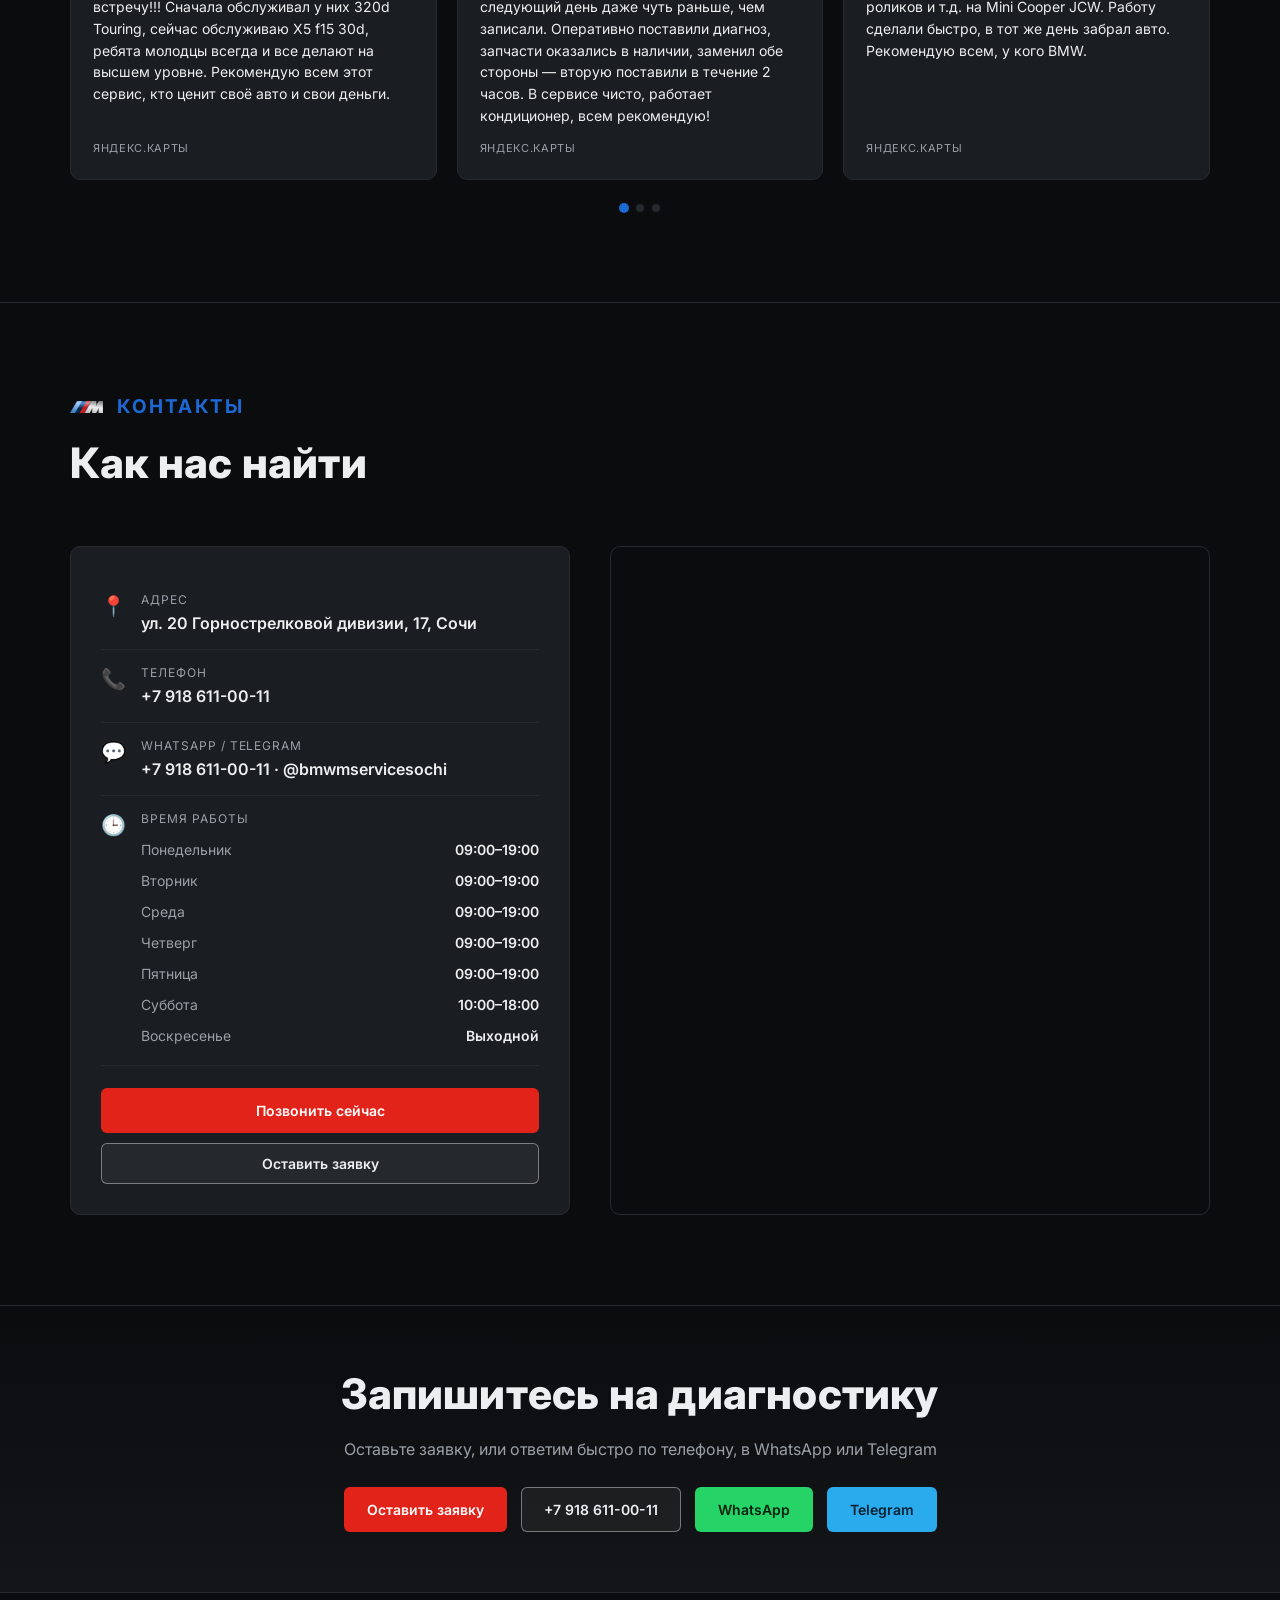
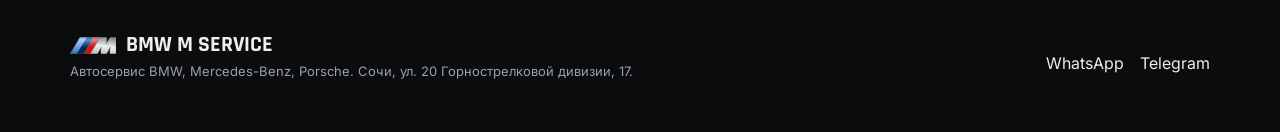
==== commit 254ca0a1: "Аудит текстов: убраны шаблонные формулировки, блок 'Наш подход' переписан под реальное содержание ви" ====
--- a/index.html
+++ b/index.html
@@ -120,7 +120,7 @@
         Porsche
       </span>
     </h1>
-    <p class="lead">Диагностика, ремонт двигателя и АКПП, тюнинг и полное обслуживание. Специализируемся на BMW M-серии — работаем по регламентам и с пониманием, что это за машины.</p>
+    <p class="lead">Диагностика, ремонт двигателя и АКПП, тюнинг. По M-сериям работаем плотно: знаем моменты затяжки, допуски по маслам и на что эти моторы жалуются чаще всего.</p>
     <div class="hero-actions">
       <a href="tel:+79186110011" class="btn btn-primary">Позвонить</a>
       <a href="https://wa.me/79186110011" class="btn btn-wa" target="_blank" rel="noopener">WhatsApp</a>
@@ -150,7 +150,7 @@
     <div class="section-head">
       <div class="eyebrow-row"><img class="eyebrow-icon" src="assets/img/brands/bmw-m.svg" alt=""><span class="eyebrow">Услуги</span></div>
       <h2>Полный цикл обслуживания и ремонта</h2>
-      <p>От планового ТО до сложной диагностики и тюнинга — работаем на собственном подъёмном оборудовании с оригинальными и качественными аналоговыми запчастями.</p>
+      <p>От планового ТО до сложной диагностики и тюнинга. Три поста с подъёмниками и свой склад запчастей — не приходится ждать, пока найдётся сервис со свободным подъёмником и нужной деталью.</p>
     </div>
     <div class="services-grid">
       <div class="service-card"><span class="icon"><svg viewBox="0 0 24 24" fill="none" stroke="currentColor" stroke-width="1.6" stroke-linecap="round" stroke-linejoin="round"><path d="M14.7 6.3a1 1 0 0 0 0 1.4l1.6 1.6a1 1 0 0 0 1.4 0l3.77-3.77a6 6 0 0 1-7.94 7.94l-6.91 6.91a2.12 2.12 0 0 1-3-3l6.91-6.91a6 6 0 0 1 7.94-7.94z"/></svg></span><h3>Двигатель и ходовая</h3><p>Ремонт и обслуживание двигателя, замена ГРМ, ремонт ходовой части.</p></div>
@@ -190,12 +190,12 @@
     <div class="split split-img-left">
       <div>
         <div class="eyebrow-row"><img class="eyebrow-icon" src="assets/img/brands/bmw-m.svg" alt=""><span class="eyebrow">Наш подход</span></div>
-        <h2>Профессиональный подход и забота о вашем авто</h2>
-        <p>Каждая деталь — на своём месте, каждая операция — по регламенту. Мы относимся к чужой машине так же внимательно, как к своей: аккуратно, без спешки и лишних вопросов.</p>
+        <h2>Мелочи, которые обычно пропускают</h2>
+        <p>Сняли колесо — не просто открутили и поставили обратно. Протираем тормозной диск и привалочную плоскость ступицы: грязь и налёт там — частая причина биения диска и стука после шиномонтажа в других местах.</p>
         <ul class="feature-list">
-          <li>Работаем в перчатках, бережно к кузову и салону</li>
-          <li>Показываем и объясняем, что именно делаем с автомобилем</li>
-          <li>Возвращаем машину в том виде, в котором её приняли</li>
+          <li>Чистим привалочную плоскость ступицы перед установкой диска</li>
+          <li>Протираем тормозной диск от старой смазки и грязи</li>
+          <li>Собираем с тем моментом затяжки, что указан в документации, а не на глаз</li>
         </ul>
       </div>
       <video class="care-video" src="assets/video/care.mp4" poster="assets/img/care-poster.jpg" autoplay muted loop playsinline></video>
@@ -212,7 +212,7 @@
         <p>Держим на складе ходовые запчасти, масла и расходные материалы, поэтому большая часть работ по ТО и ремонту делается без простоя автомобиля в ожидании поставки.</p>
         <ul class="feature-list">
           <li>Свой склад запчастей, масел и расходников под BMW, Mini, Mercedes-Benz, Porsche</li>
-          <li>Подбор оригинальных и качественных аналоговых деталей</li>
+          <li>Если оригинала нет в наличии — предложим проверенный аналог, а не первый попавшийся</li>
           <li>Заказ редких и оригинальных запчастей из-за рубежа под конкретный автомобиль</li>
           <li>Прозрачная стоимость до начала работ</li>
         </ul>
@@ -258,7 +258,7 @@
   <div class="container">
     <div class="section-head">
       <div class="eyebrow-row"><img class="eyebrow-icon" src="assets/img/brands/bmw-m.svg" alt=""><span class="eyebrow">Отзывы</span></div>
-      <h2>Нам доверяют клиенты BMW, Mini, Mercedes и Porsche</h2>
+      <h2>Что говорят клиенты</h2>
     </div>
     <div class="reviews-banner">
       <div class="reviews-score">
@@ -266,7 +266,7 @@
         <div class="stars">★★★★★</div>
       </div>
       <div class="rb-text">
-        <p><strong>111 отзывов</strong> на Яндекс.Картах — персонал, качество ремонта и время ожидания клиенты оценивают положительно.</p>
+        <p><strong>111 отзывов</strong> на Яндекс.Картах от владельцев BMW, Mini, Mercedes и Porsche. Чаще всего хвалят персонал, качество ремонта и то, что не приходится подолгу ждать.</p>
       </div>
       <a href="https://yandex.ru/maps/239/sochi/?ll=39.754223%2C43.569083&mode=poi&poi%5Bpoint%5D=39.754118%2C43.568844&poi%5Buri%5D=ymapsbm1%3A%2F%2Forg%3Foid%3D9945798683&z=20" target="_blank" rel="noopener" class="btn btn-outline">Смотреть отзывы на Яндекс.Картах</a>
     </div>
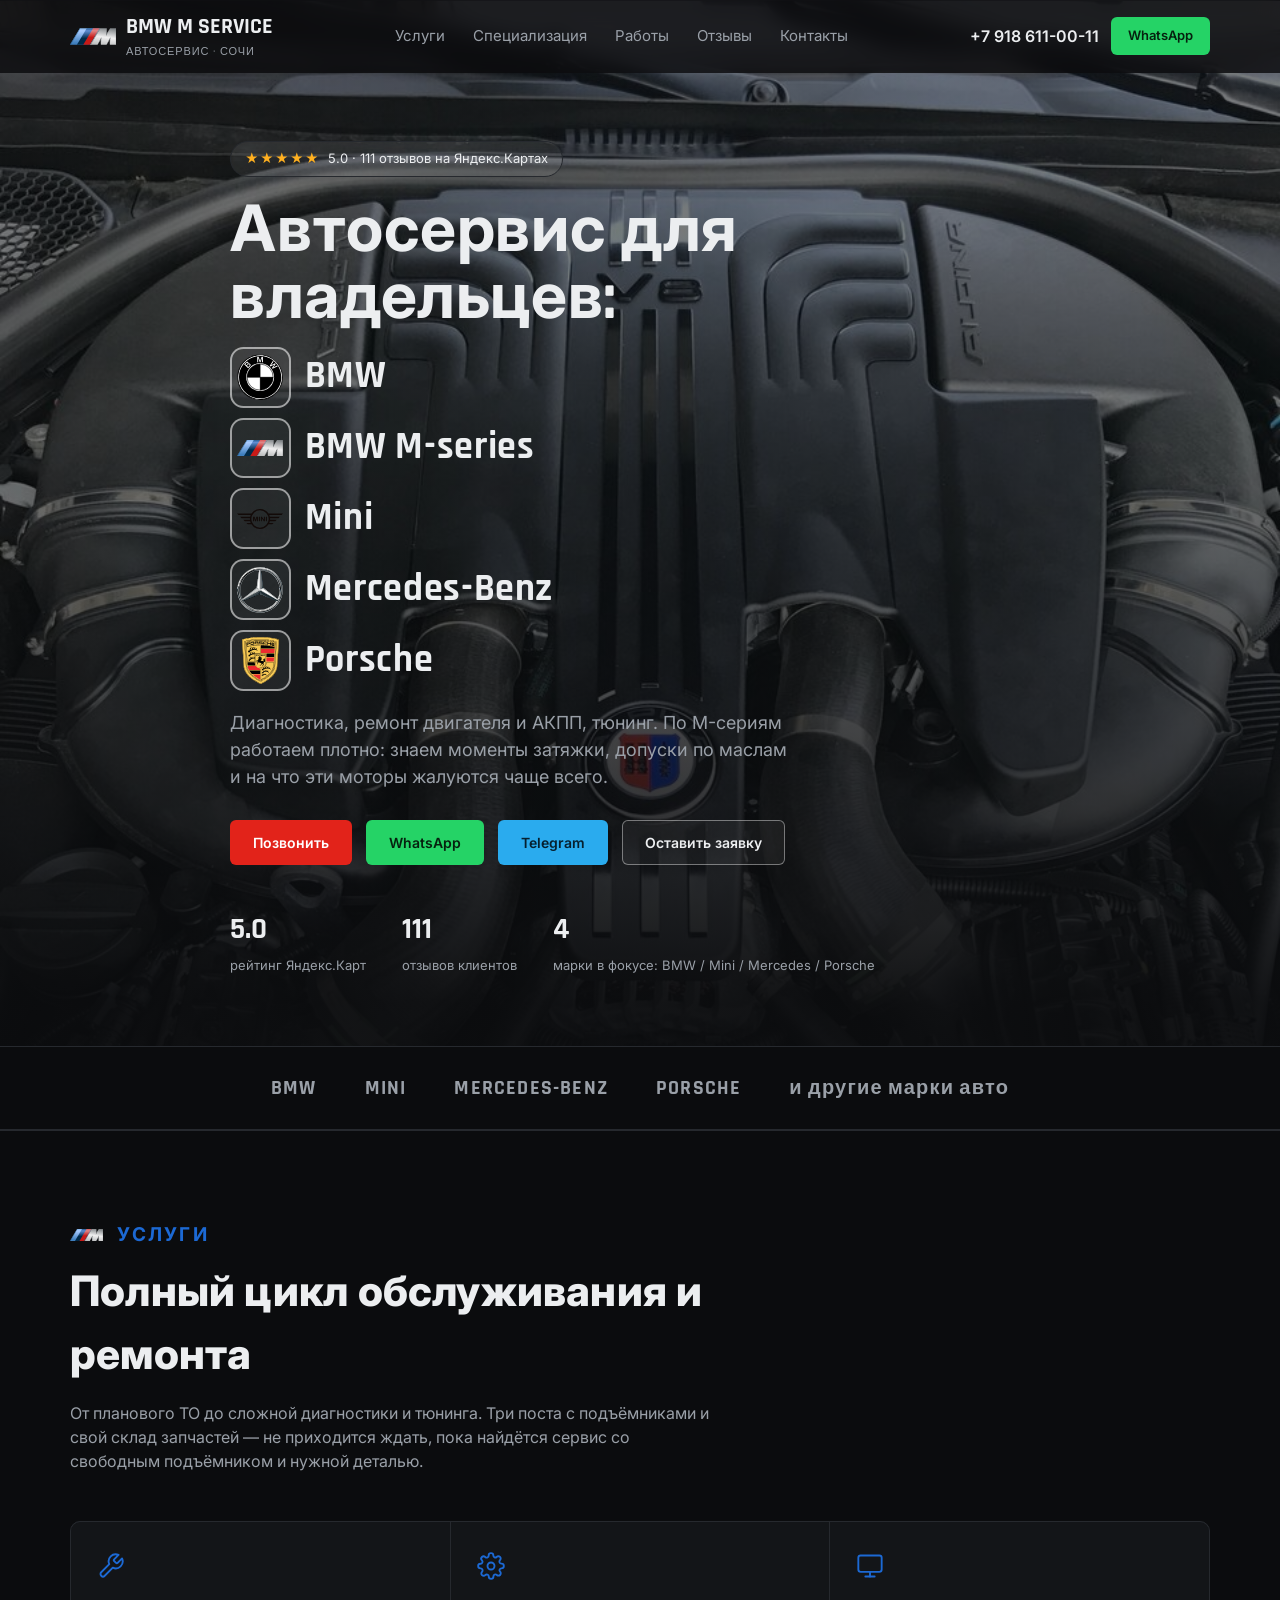
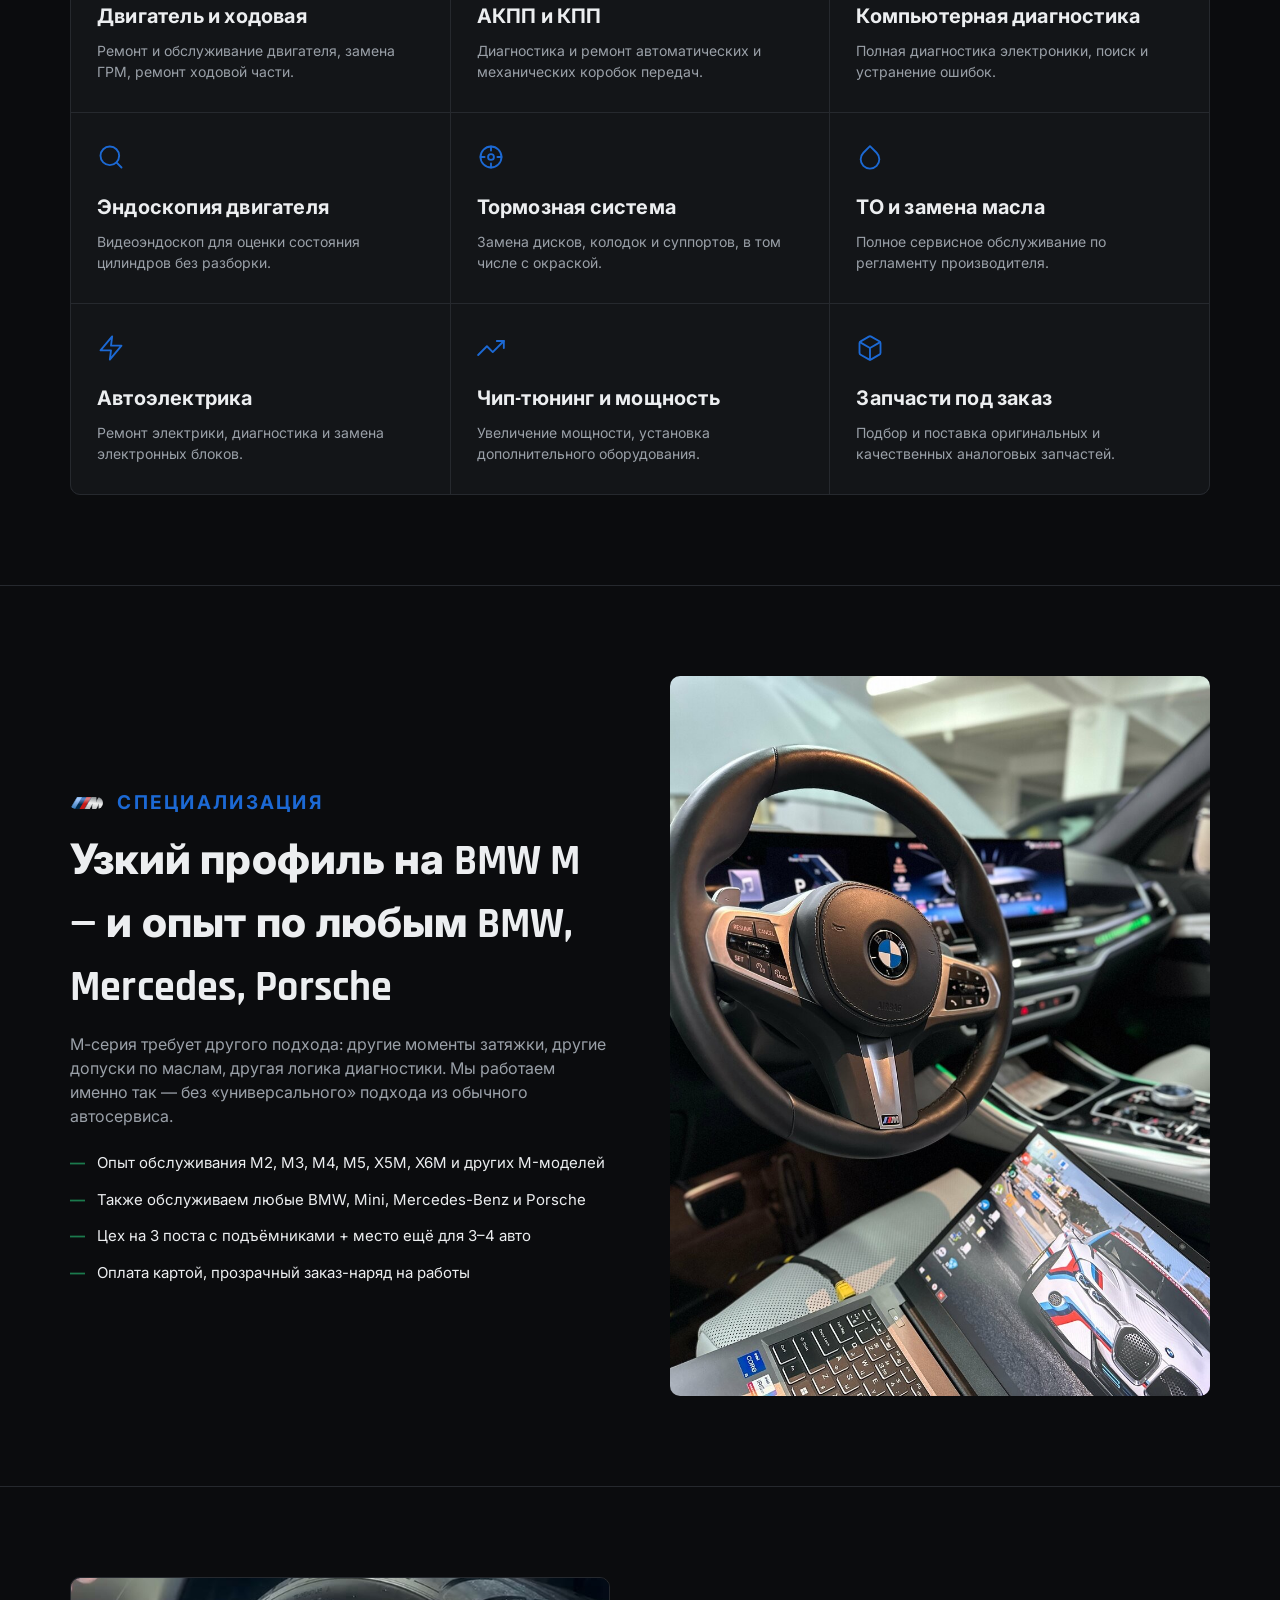
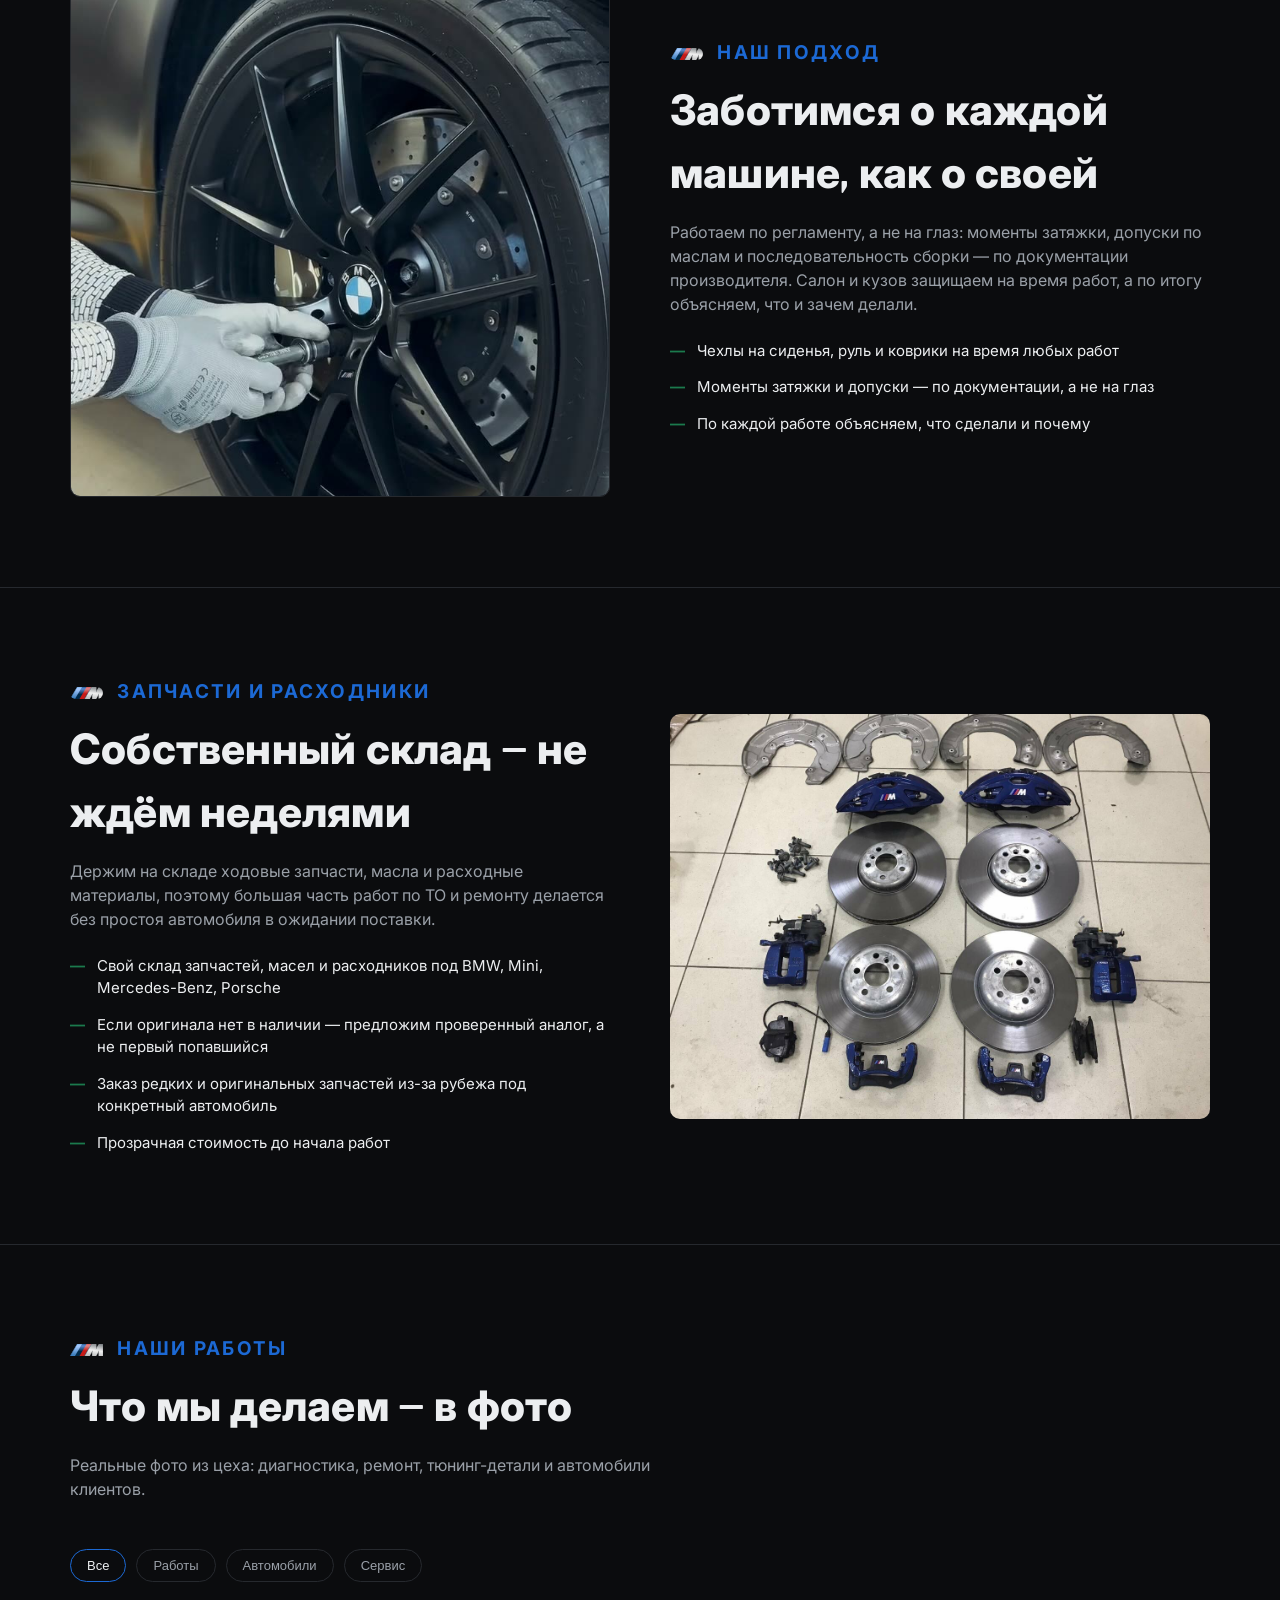
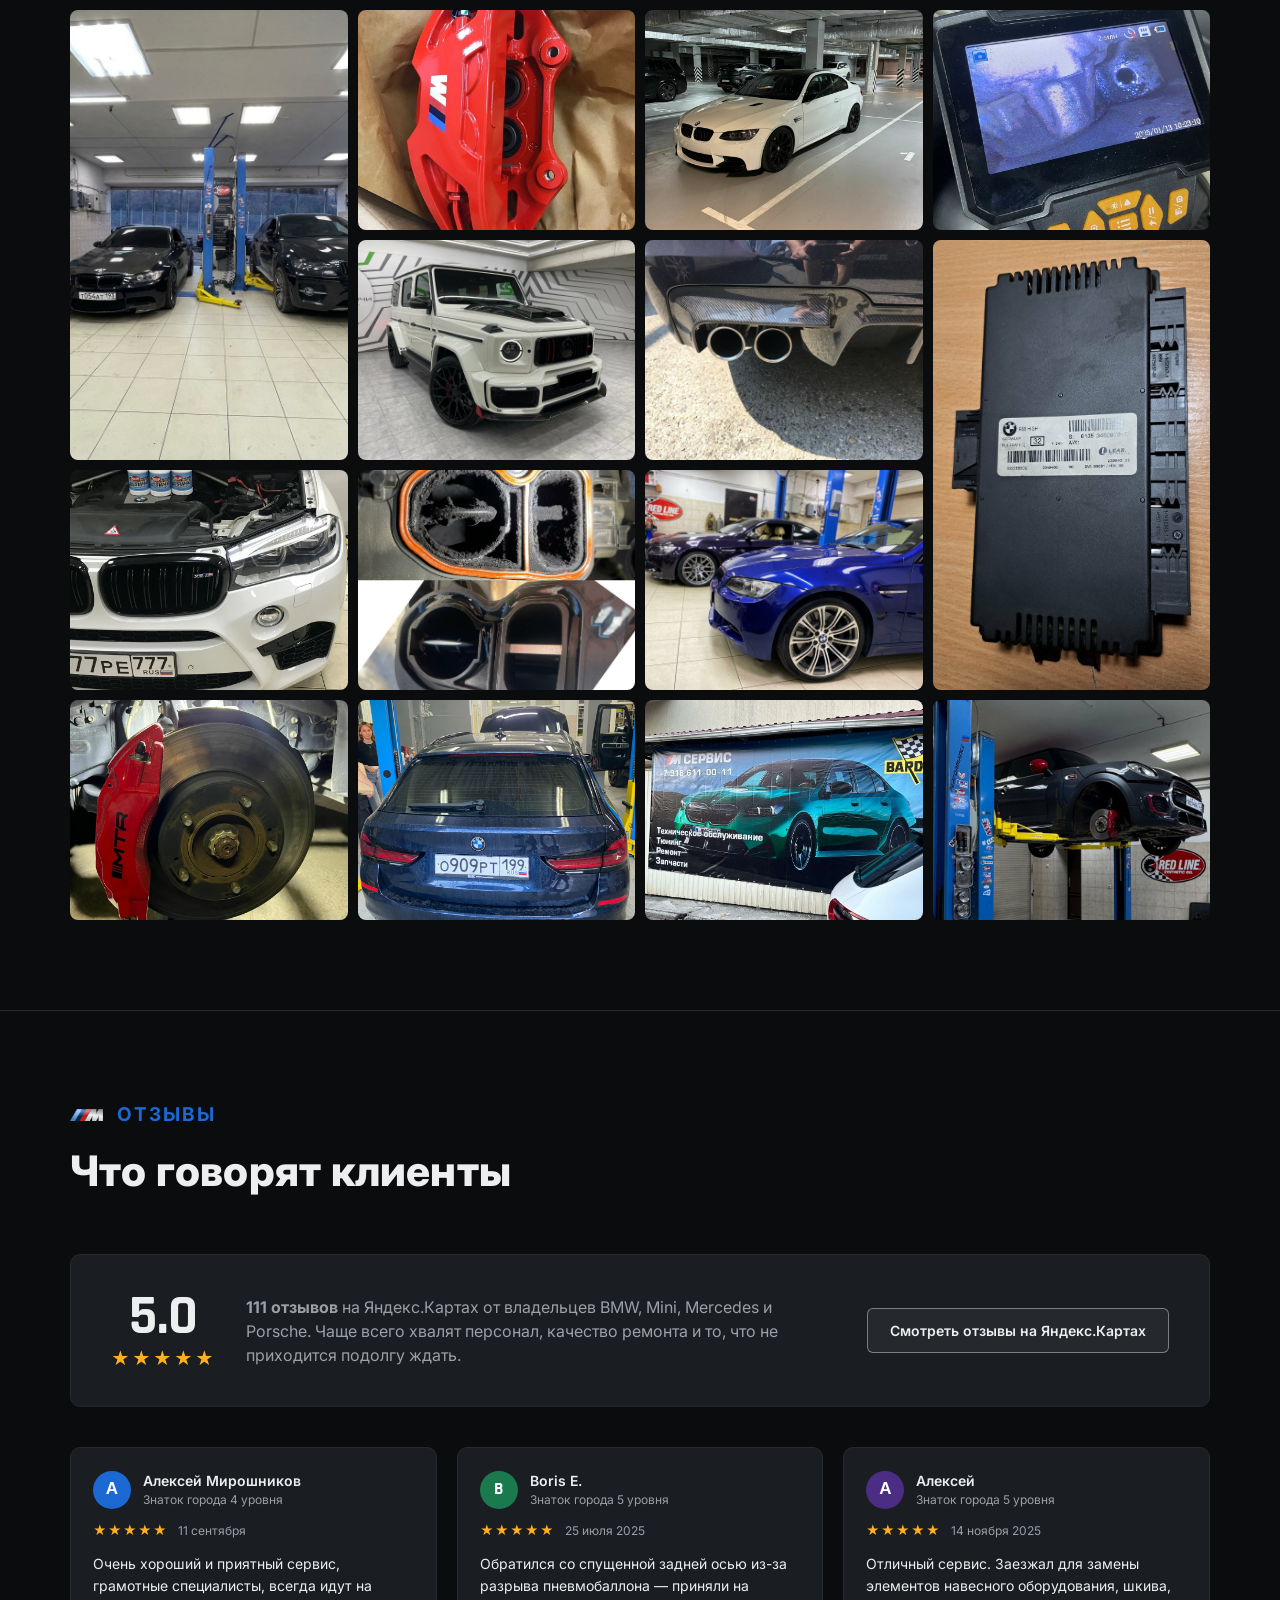
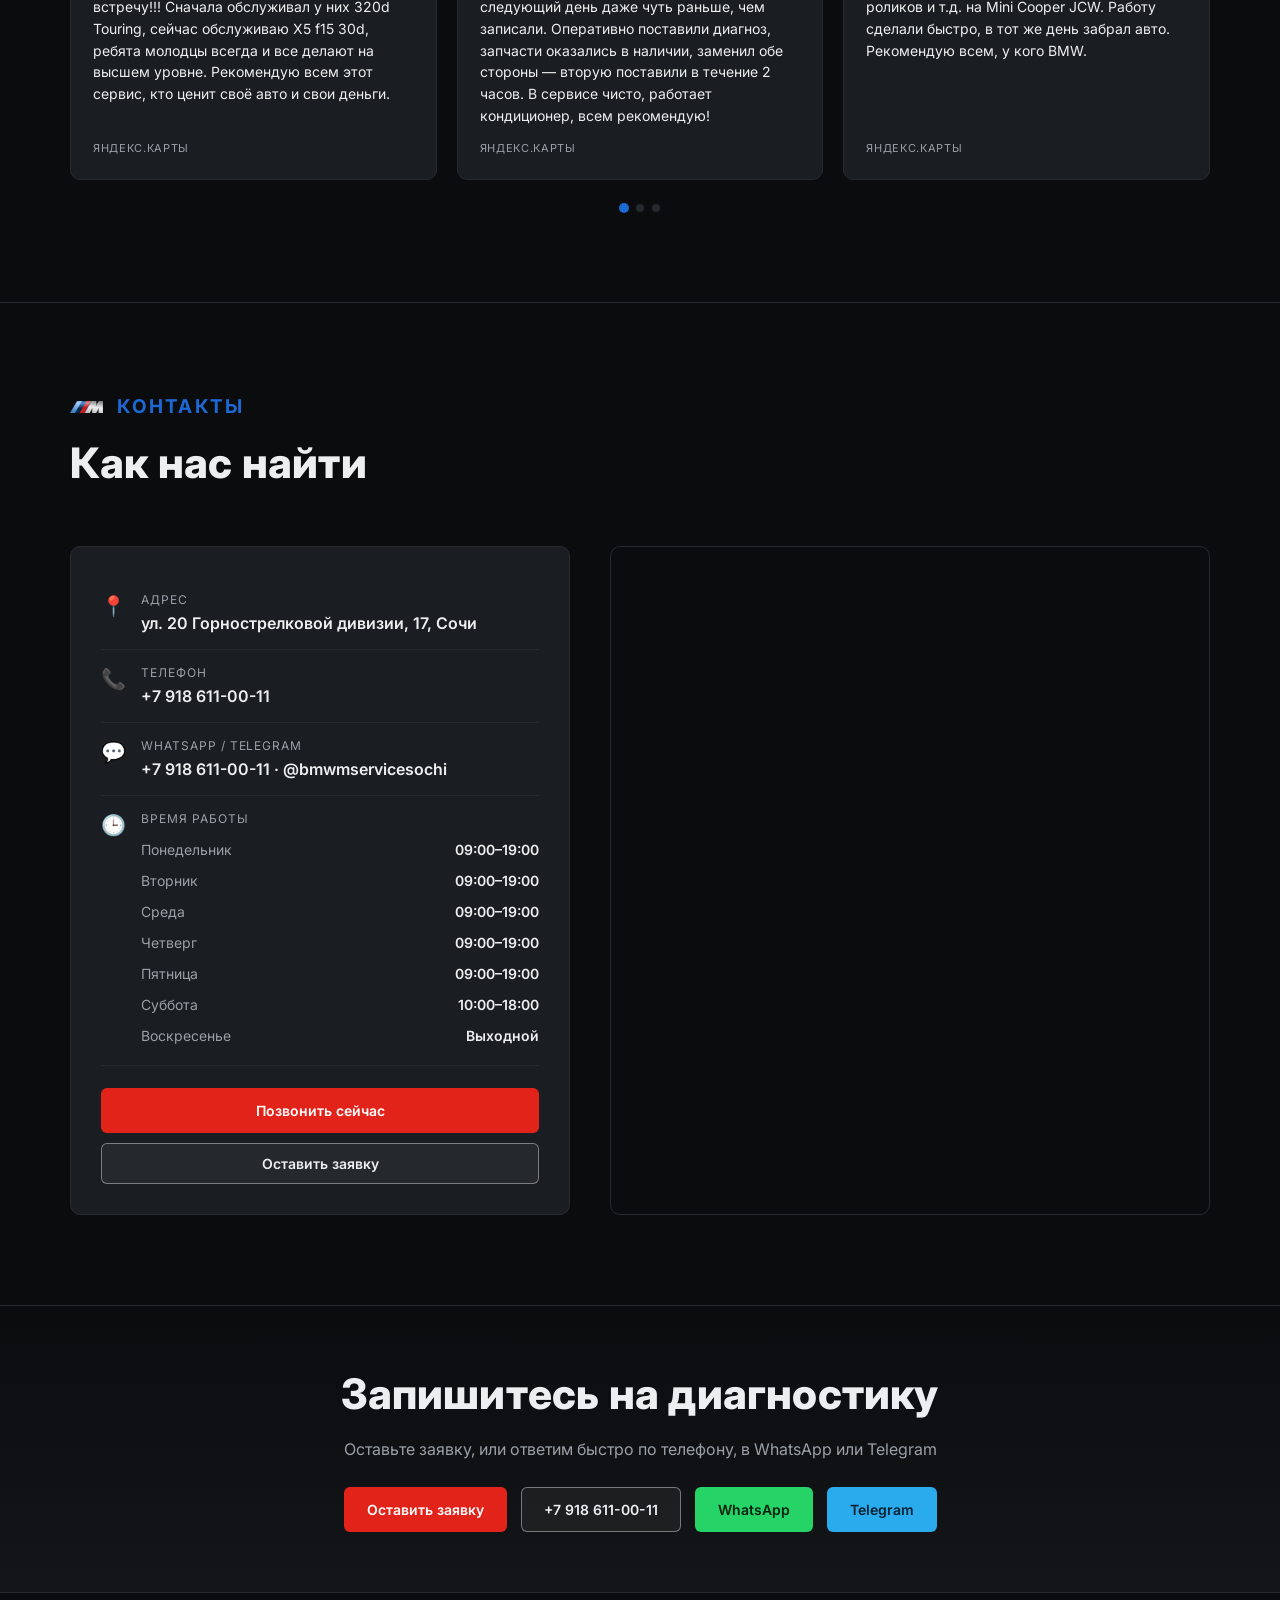
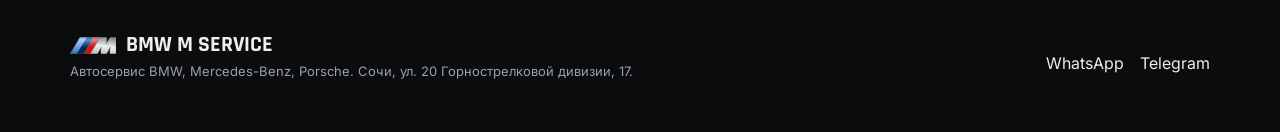
==== commit 56f86887: "Новая иконка сайта (шеврон BMW M 50 лет), OG-карточка для соцсетей 1200x630 + twitter:card, блок 'На" ====
--- a/index.html
+++ b/index.html
@@ -11,11 +11,18 @@
 <meta property="og:type" content="business.business">
 <meta property="og:title" content="BMW M Service — автосервис BMW, Mercedes, Porsche в Сочи">
 <meta property="og:description" content="Диагностика, ремонт и тюнинг BMW (упор на M-серии), Mercedes-Benz, Porsche. Рейтинг 5.0, 111 отзывов. Сочи, ул. 20 Горнострелковой дивизии, 17.">
-<meta property="og:image" content="https://mservice-sochi.ru/assets/img/hero-engine.jpg">
+<meta property="og:image" content="https://mservice-sochi.ru/assets/img/og-cover.jpg">
+<meta property="og:image:width" content="1200">
+<meta property="og:image:height" content="630">
 <meta property="og:url" content="https://mservice-sochi.ru/">
 <meta property="og:locale" content="ru_RU">
-
-<link rel="icon" href="data:image/svg+xml,<svg xmlns=%22http://www.w3.org/2000/svg%22 viewBox=%220 0 100 100%22><rect width=%22100%22 height=%22100%22 rx=%2216%22 fill=%22%230b0c0e%22/><text x=%2250%22 y=%2266%22 font-size=%2258%22 font-family=%22Arial,sans-serif%22 font-weight=%22900%22 fill=%22%23e01e26%22 text-anchor=%22middle%22>M</text></svg>">
+<meta property="og:site_name" content="BMW M Service">
+<meta name="twitter:card" content="summary_large_image">
+<meta name="twitter:title" content="BMW M Service — автосервис BMW, Mercedes, Porsche в Сочи">
+<meta name="twitter:description" content="Диагностика, ремонт и тюнинг BMW (упор на M-серии), Mercedes-Benz, Porsche. Рейтинг 5.0, 111 отзывов.">
+<meta name="twitter:image" content="https://mservice-sochi.ru/assets/img/og-cover.jpg">
+
+<link rel="icon" type="image/svg+xml" href="assets/img/favicon.svg">
 
 <link rel="preconnect" href="https://fonts.googleapis.com">
 <link rel="preconnect" href="https://fonts.gstatic.com" crossorigin>
@@ -190,12 +197,12 @@
     <div class="split split-img-left">
       <div>
         <div class="eyebrow-row"><img class="eyebrow-icon" src="assets/img/brands/bmw-m.svg" alt=""><span class="eyebrow">Наш подход</span></div>
-        <h2>Мелочи, которые обычно пропускают</h2>
-        <p>Сняли колесо — не просто открутили и поставили обратно. Протираем тормозной диск и привалочную плоскость ступицы: грязь и налёт там — частая причина биения диска и стука после шиномонтажа в других местах.</p>
+        <h2>Заботимся о каждой машине, как о своей</h2>
+        <p>Работаем по регламенту, а не на глаз: моменты затяжки, допуски по маслам и последовательность сборки — по документации производителя. Салон и кузов защищаем на время работ, а по итогу объясняем, что и зачем делали.</p>
         <ul class="feature-list">
-          <li>Чистим привалочную плоскость ступицы перед установкой диска</li>
-          <li>Протираем тормозной диск от старой смазки и грязи</li>
-          <li>Собираем с тем моментом затяжки, что указан в документации, а не на глаз</li>
+          <li>Чехлы на сиденья, руль и коврики на время любых работ</li>
+          <li>Моменты затяжки и допуски — по документации, а не на глаз</li>
+          <li>По каждой работе объясняем, что сделали и почему</li>
         </ul>
       </div>
       <video class="care-video" src="assets/video/care.mp4" poster="assets/img/care-poster.jpg" autoplay muted loop playsinline></video>
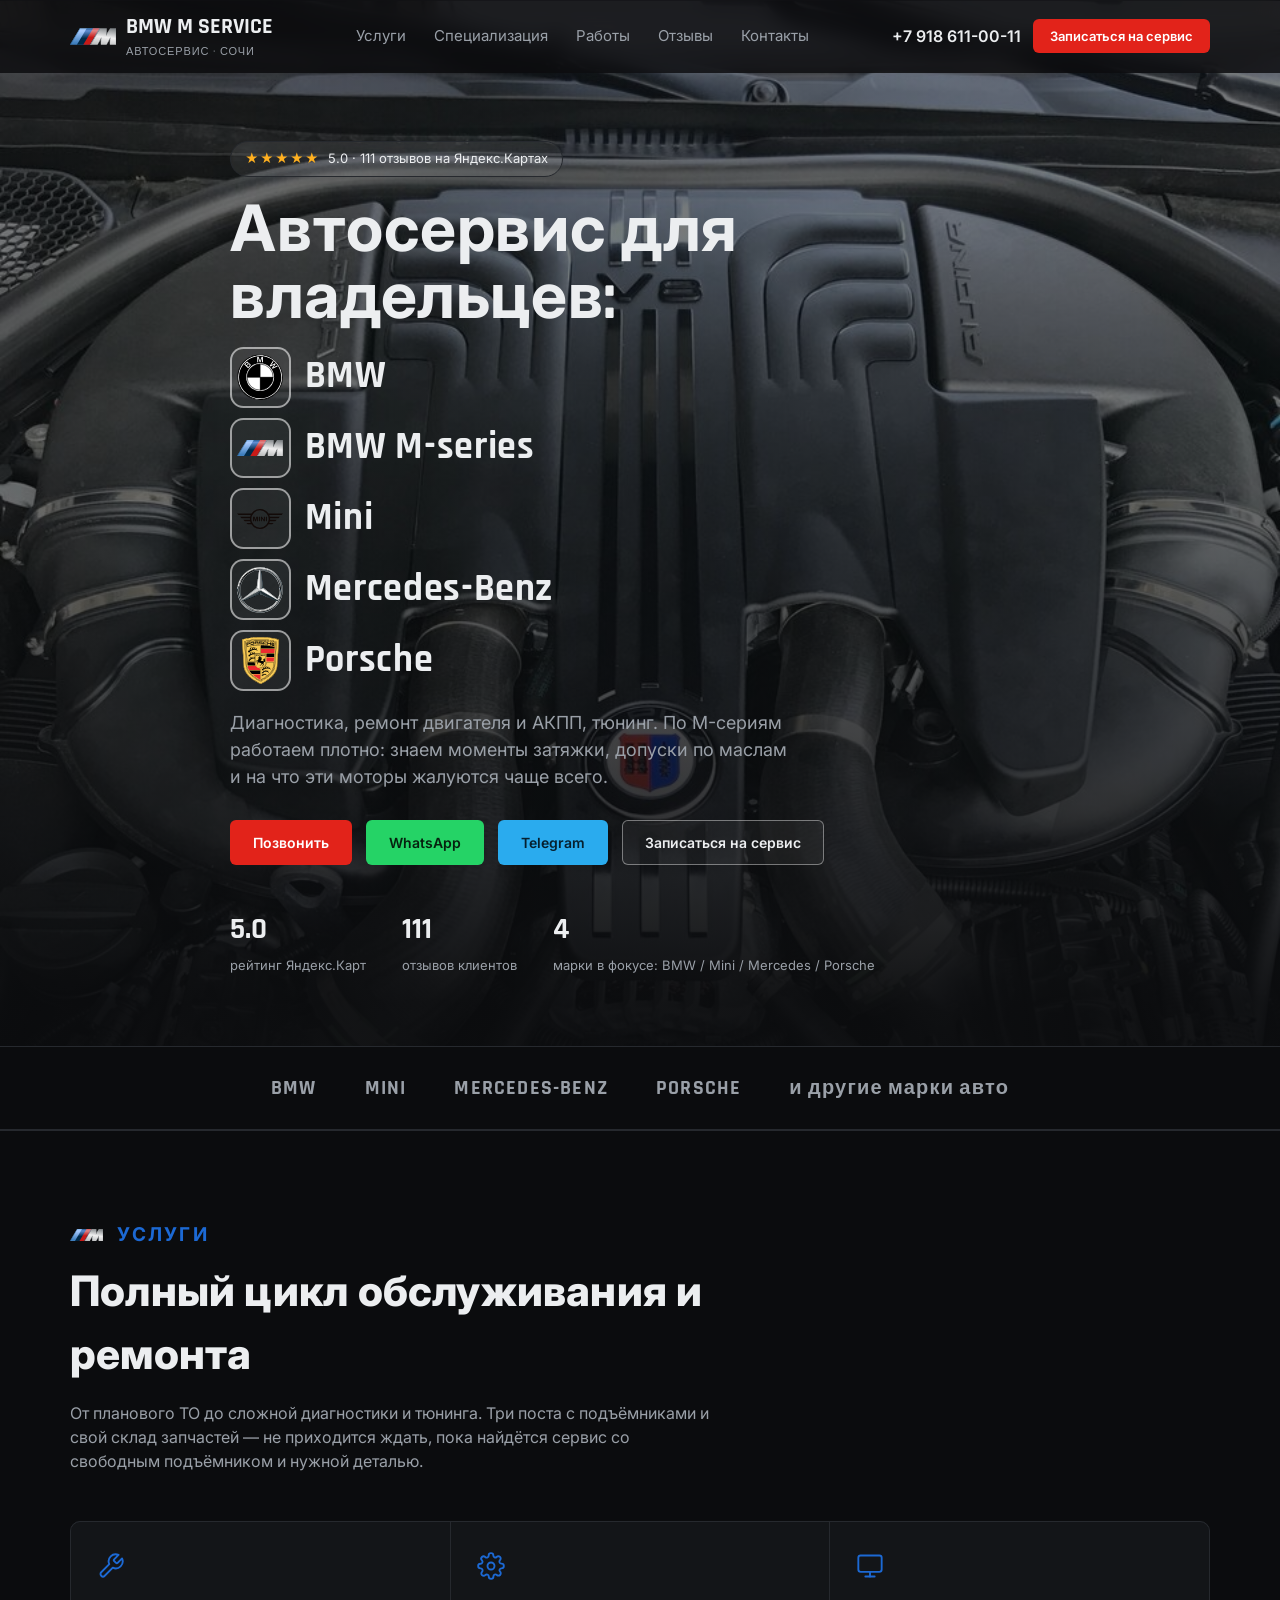
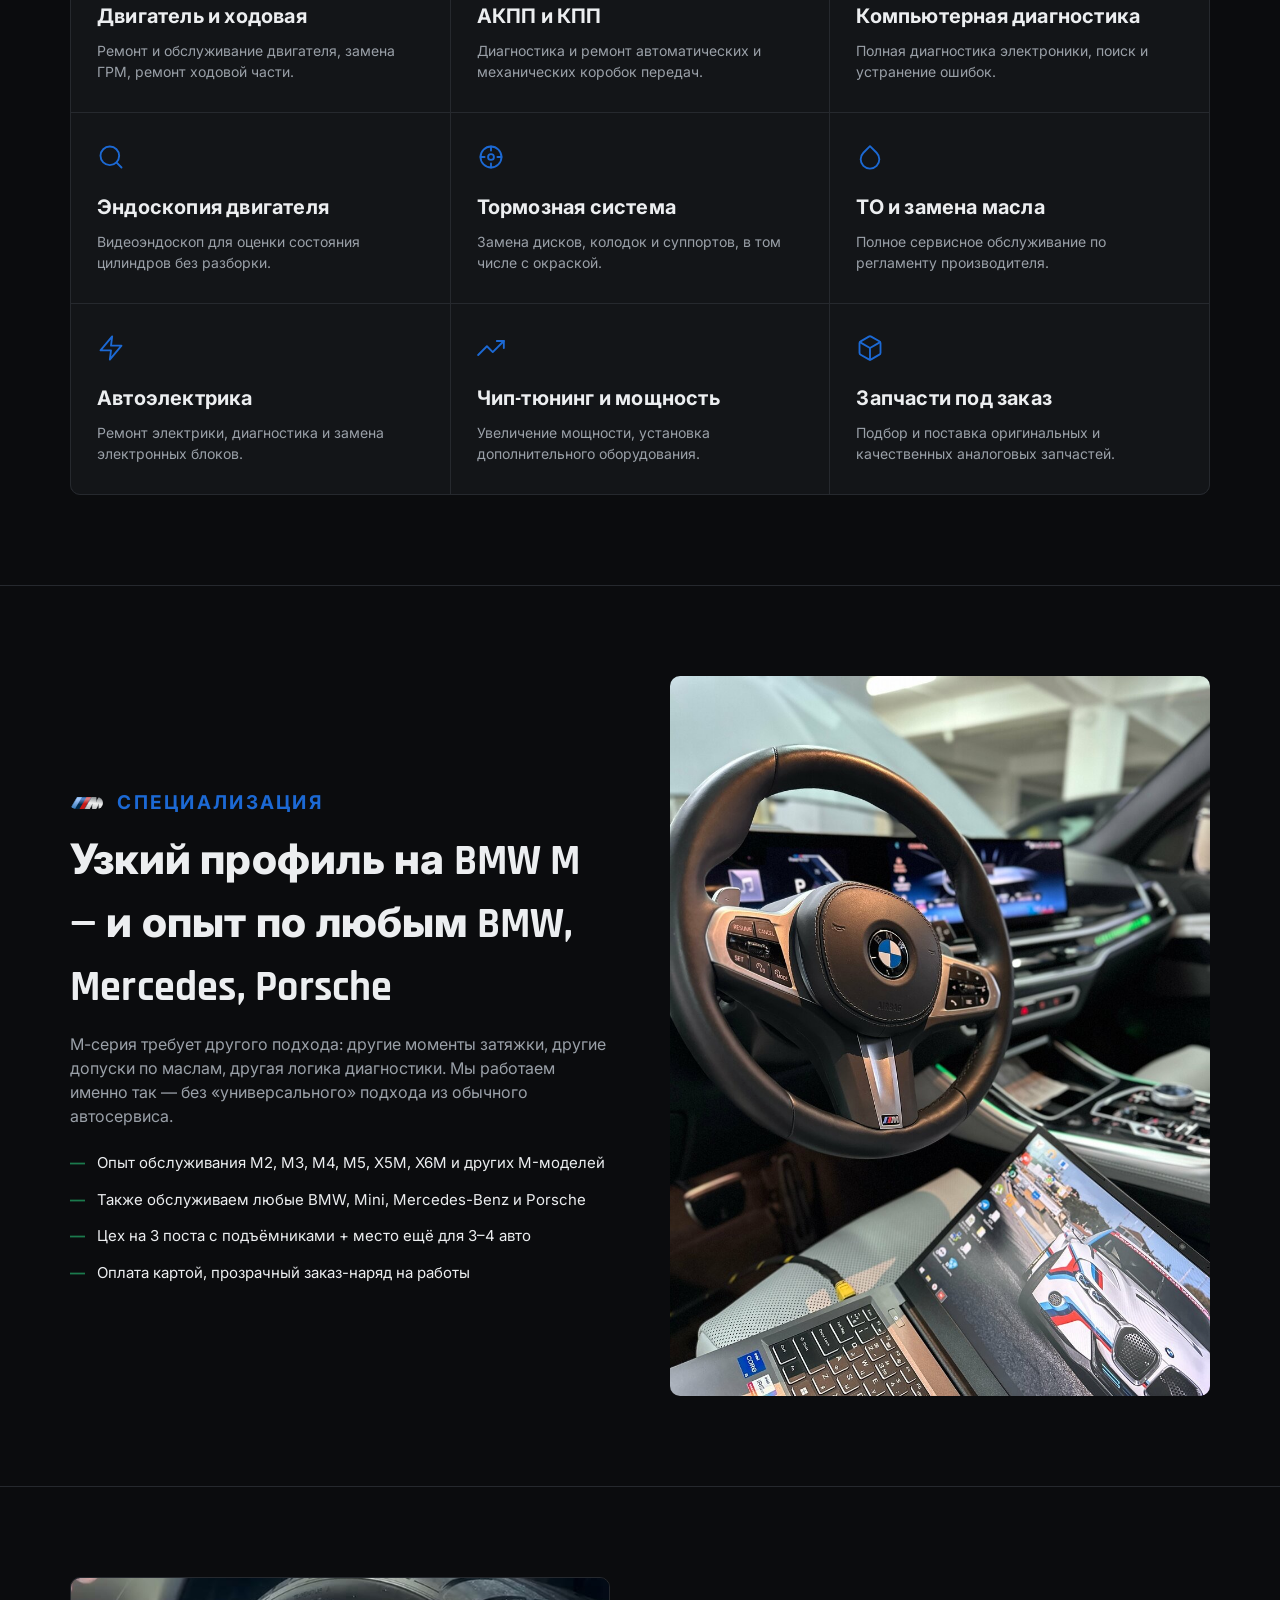
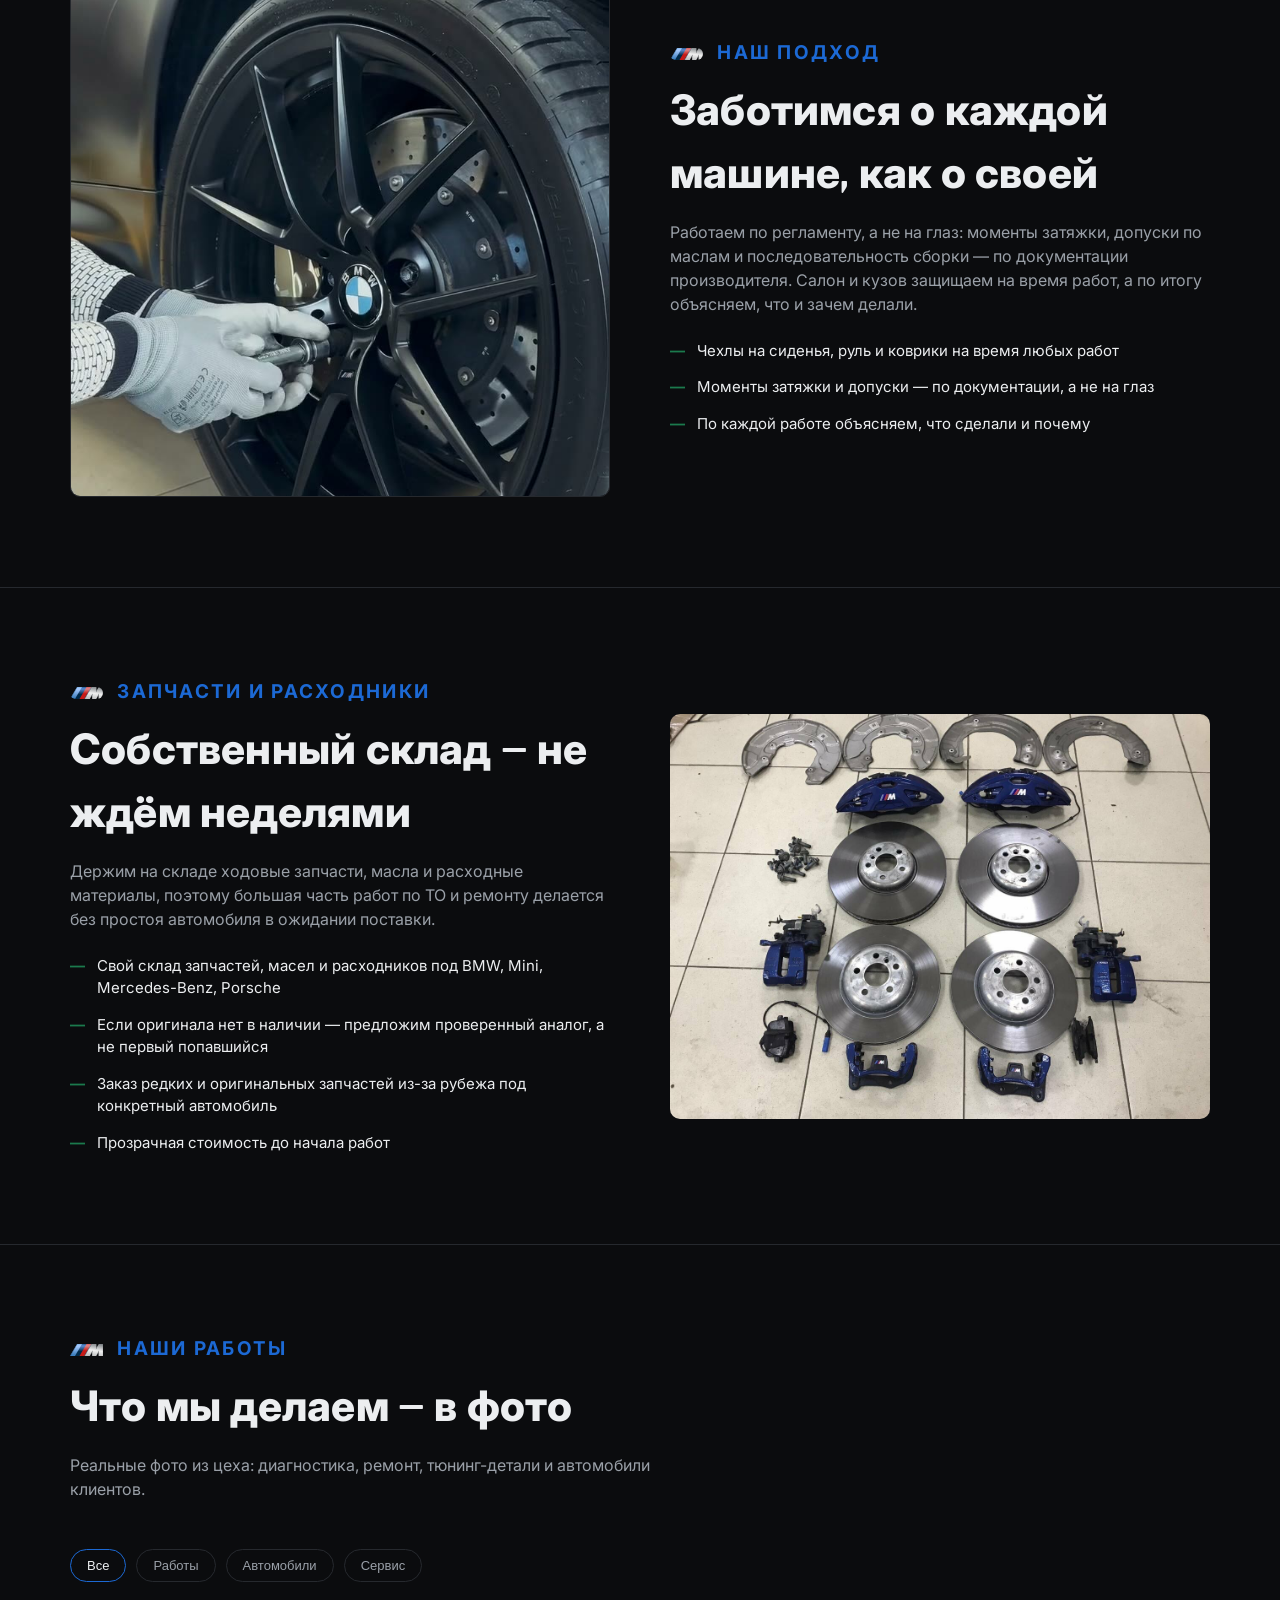
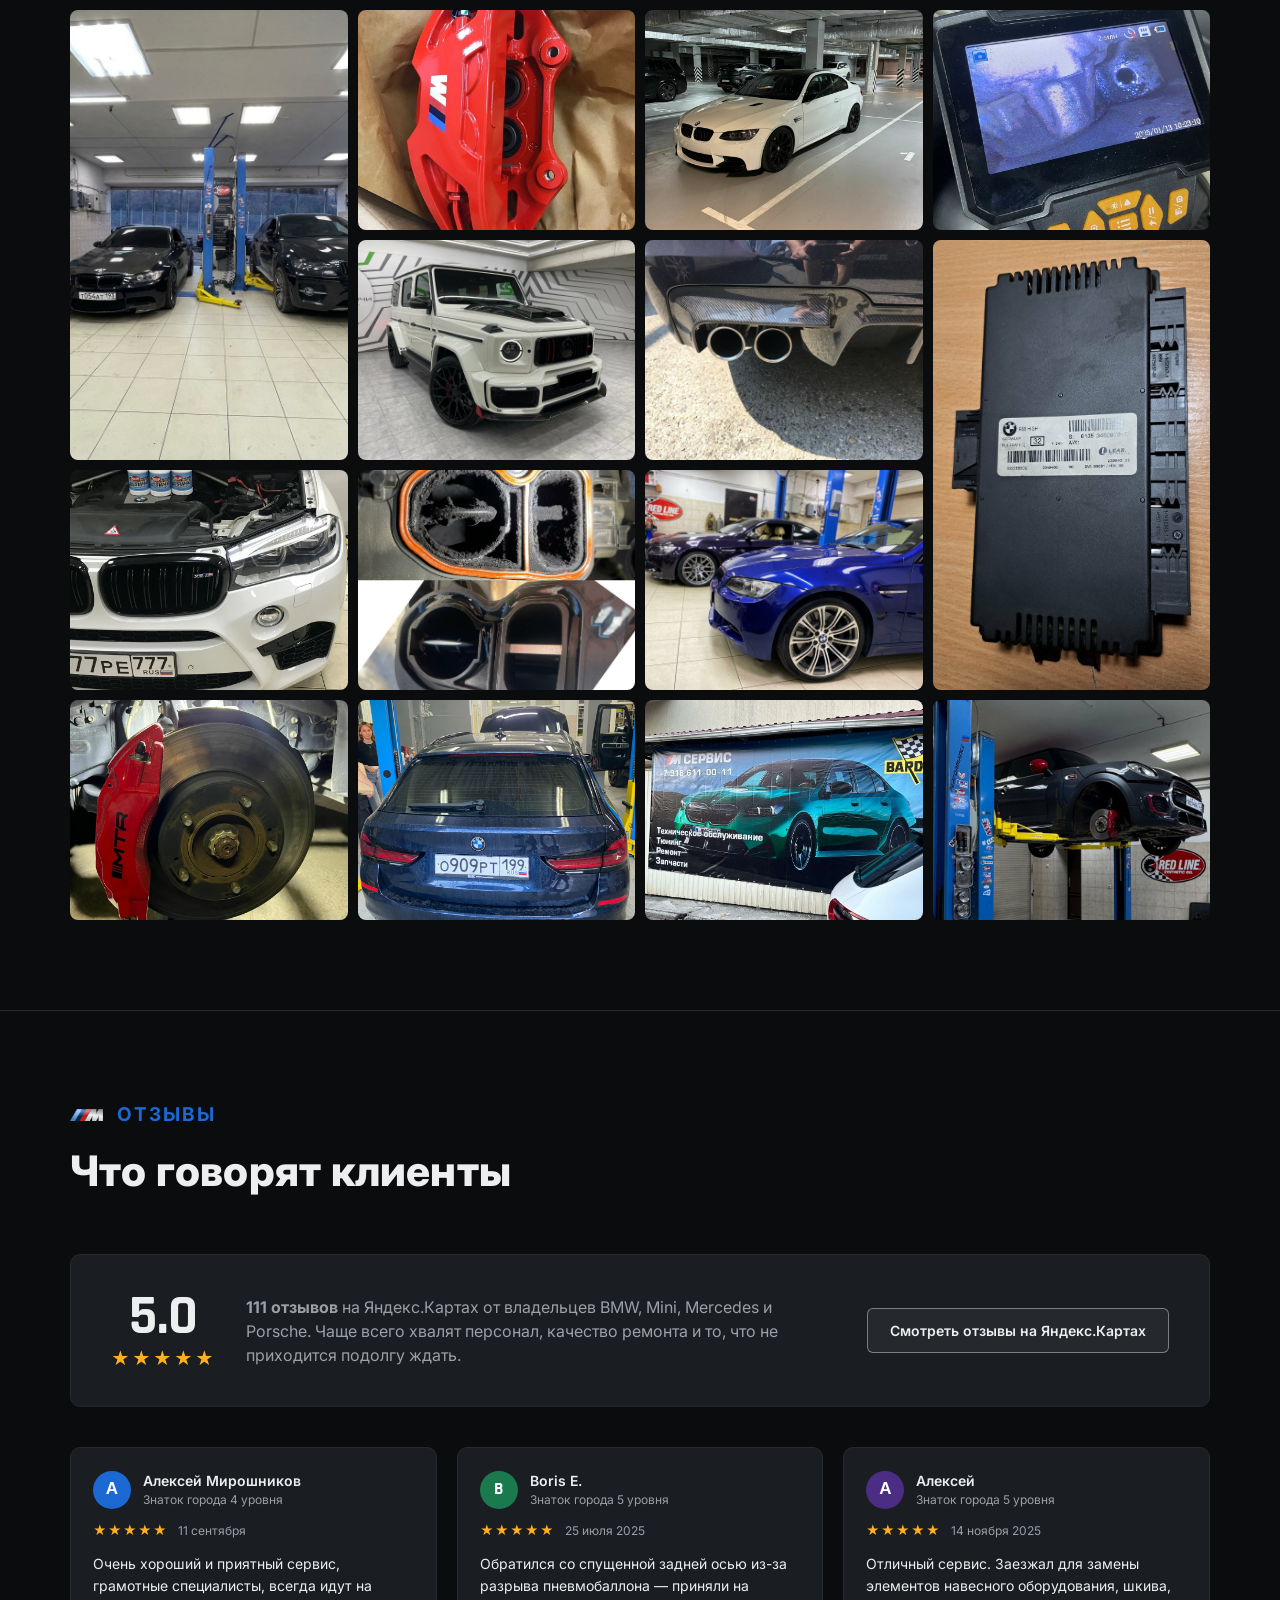
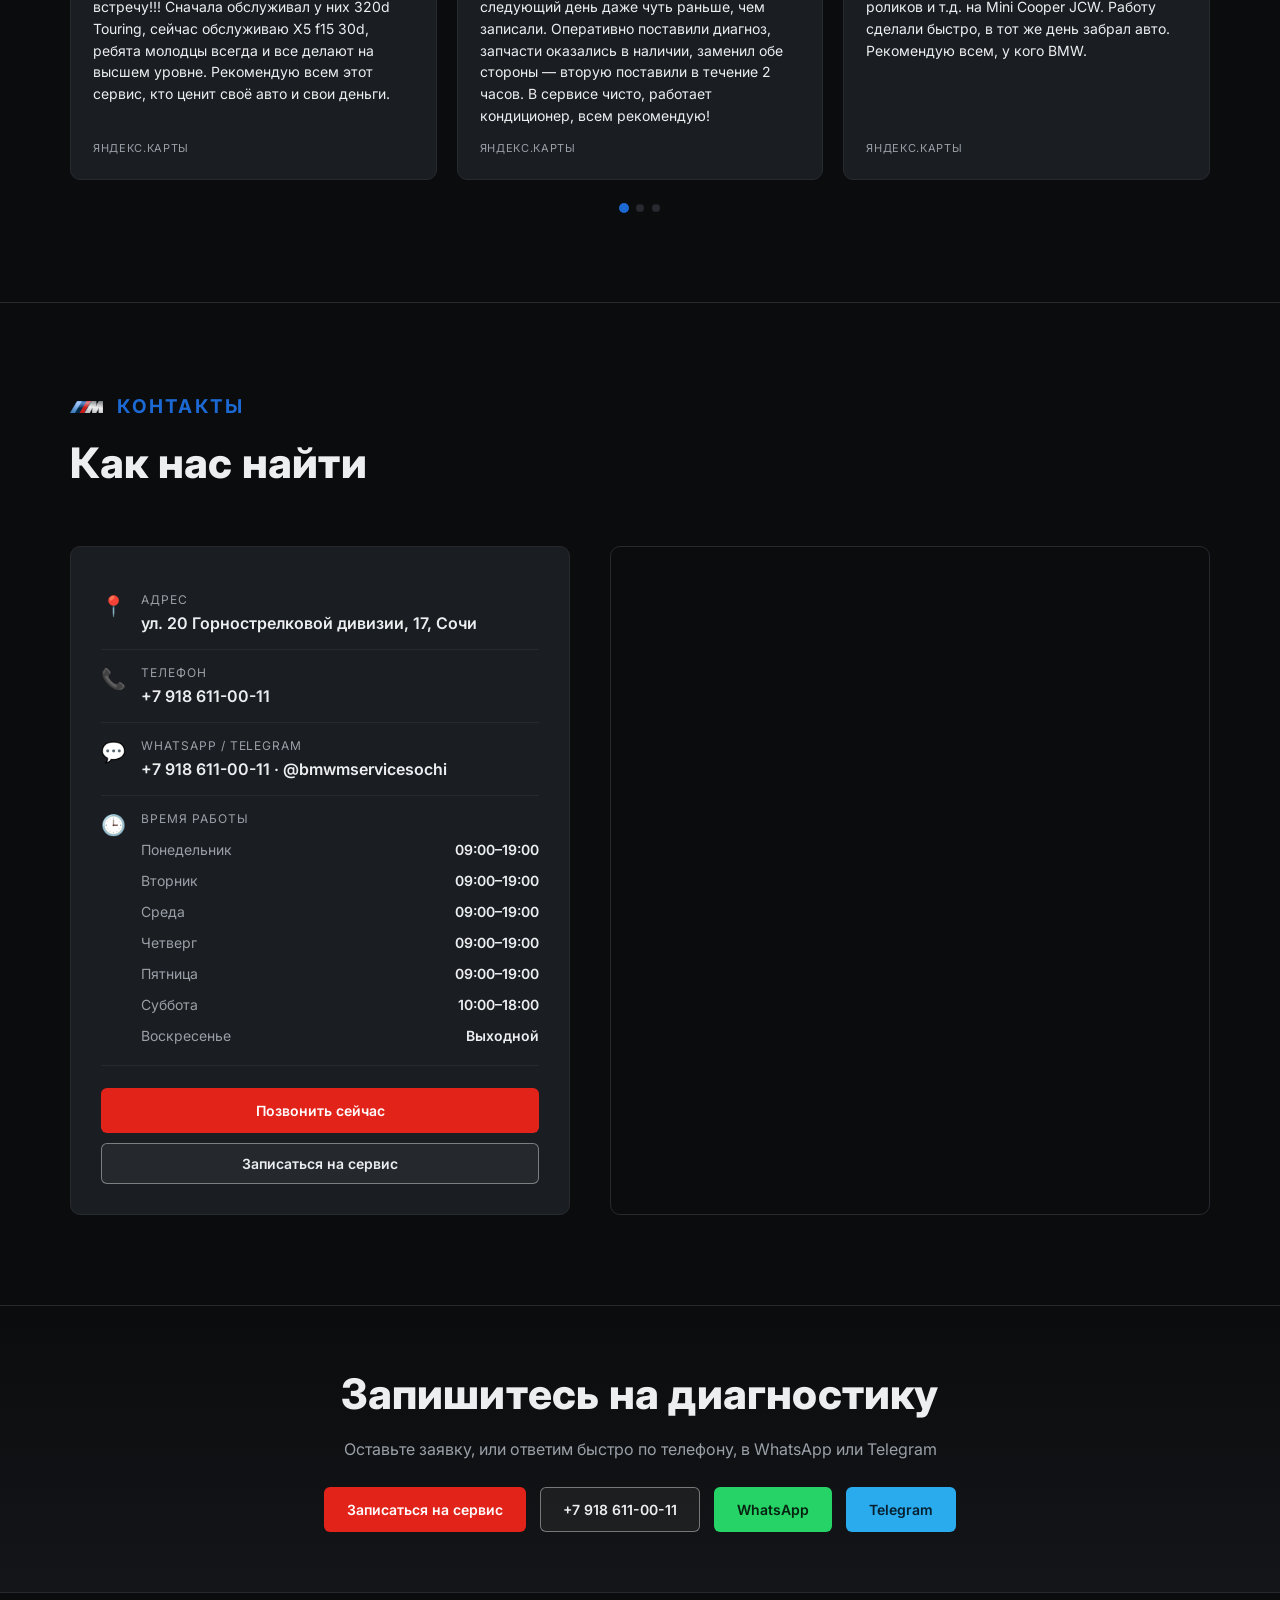
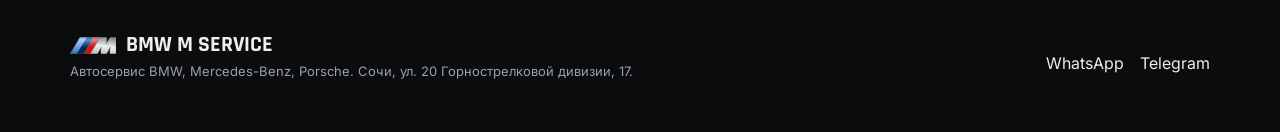
==== commit 596119ce: "Кнопки 'Оставить заявку' переименованы в 'Записаться на сервис'; в шапке на десктопе WhatsApp заменё" ====
--- a/index.html
+++ b/index.html
@@ -83,7 +83,7 @@
     </nav>
     <div class="header-actions">
       <a href="tel:+79186110011" class="phone-link">+7 918 611-00-11</a>
-      <a href="https://wa.me/79186110011" class="btn btn-wa btn-sm header-wa" target="_blank" rel="noopener">WhatsApp</a>
+      <button type="button" class="btn btn-primary btn-sm header-request js-open-request">Записаться на сервис</button>
       <a href="tel:+79186110011" class="btn btn-primary btn-sm header-call">Позвонить</a>
       <button class="burger" id="burgerBtn" aria-label="Меню">☰</button>
     </div>
@@ -132,7 +132,7 @@
       <a href="tel:+79186110011" class="btn btn-primary">Позвонить</a>
       <a href="https://wa.me/79186110011" class="btn btn-wa" target="_blank" rel="noopener">WhatsApp</a>
       <a href="https://t.me/bmwmservicesochi" class="btn btn-tg" target="_blank" rel="noopener">Telegram</a>
-      <button type="button" class="btn btn-outline js-open-request">Оставить заявку</button>
+      <button type="button" class="btn btn-outline js-open-request">Записаться на сервис</button>
     </div>
     <div class="hero-stats">
       <div><strong>5.0</strong><span>рейтинг Яндекс.Карт</span></div>
@@ -409,7 +409,7 @@
           </div>
         </div>
         <a href="tel:+79186110011" class="btn btn-primary" style="width:100%;margin-top:22px;">Позвонить сейчас</a>
-        <button type="button" class="btn btn-outline js-open-request" style="width:100%;margin-top:10px;">Оставить заявку</button>
+        <button type="button" class="btn btn-outline js-open-request" style="width:100%;margin-top:10px;">Записаться на сервис</button>
       </div>
       <div class="map-wrap">
         <iframe src="https://yandex.ru/map-widget/v1/?ll=39.754118%2C43.568844&z=17&pt=39.754118,43.568844,pm2rdl" allowfullscreen title="БМВ М сервис на карте Сочи"></iframe>
@@ -423,7 +423,7 @@
     <h2>Запишитесь на диагностику</h2>
     <p>Оставьте заявку, или ответим быстро по телефону, в WhatsApp или Telegram</p>
     <div class="btn-row">
-      <button type="button" class="btn btn-primary js-open-request">Оставить заявку</button>
+      <button type="button" class="btn btn-primary js-open-request">Записаться на сервис</button>
       <a href="tel:+79186110011" class="btn btn-outline">+7 918 611-00-11</a>
       <a href="https://wa.me/79186110011" class="btn btn-wa" target="_blank" rel="noopener">WhatsApp</a>
       <a href="https://t.me/bmwmservicesochi" class="btn btn-tg" target="_blank" rel="noopener">Telegram</a>
@@ -448,7 +448,7 @@
   <div class="modal-box">
     <button type="button" class="modal-close" id="modalClose" aria-label="Закрыть">✕</button>
     <form id="requestForm">
-      <h3>Оставить заявку</h3>
+      <h3>Записаться на сервис</h3>
       <p class="modal-sub">Оставьте контакты — свяжемся в удобном для вас мессенджере.</p>
       <label class="field">
         <span>Имя</span>
--- a/css/style.css
+++ b/css/style.css
@@ -401,7 +401,7 @@
   .logo small:not(.logo-rating) { display: none; }
   .m-stripe { width: 34px; height: 13px; }
   .header-actions { gap: 8px; }
-  .header-actions .header-wa { display: none; }
+  .header-actions .header-request { display: none; }
   .header-actions .header-call { display: inline-flex; padding: 7px 12px; font-size: 12px; }
   .logo-rating { display: block; font-size: 10px; color: var(--text-dim); letter-spacing: 0.02em; margin-top: 1px; }
   .hero-badge { display: none; }
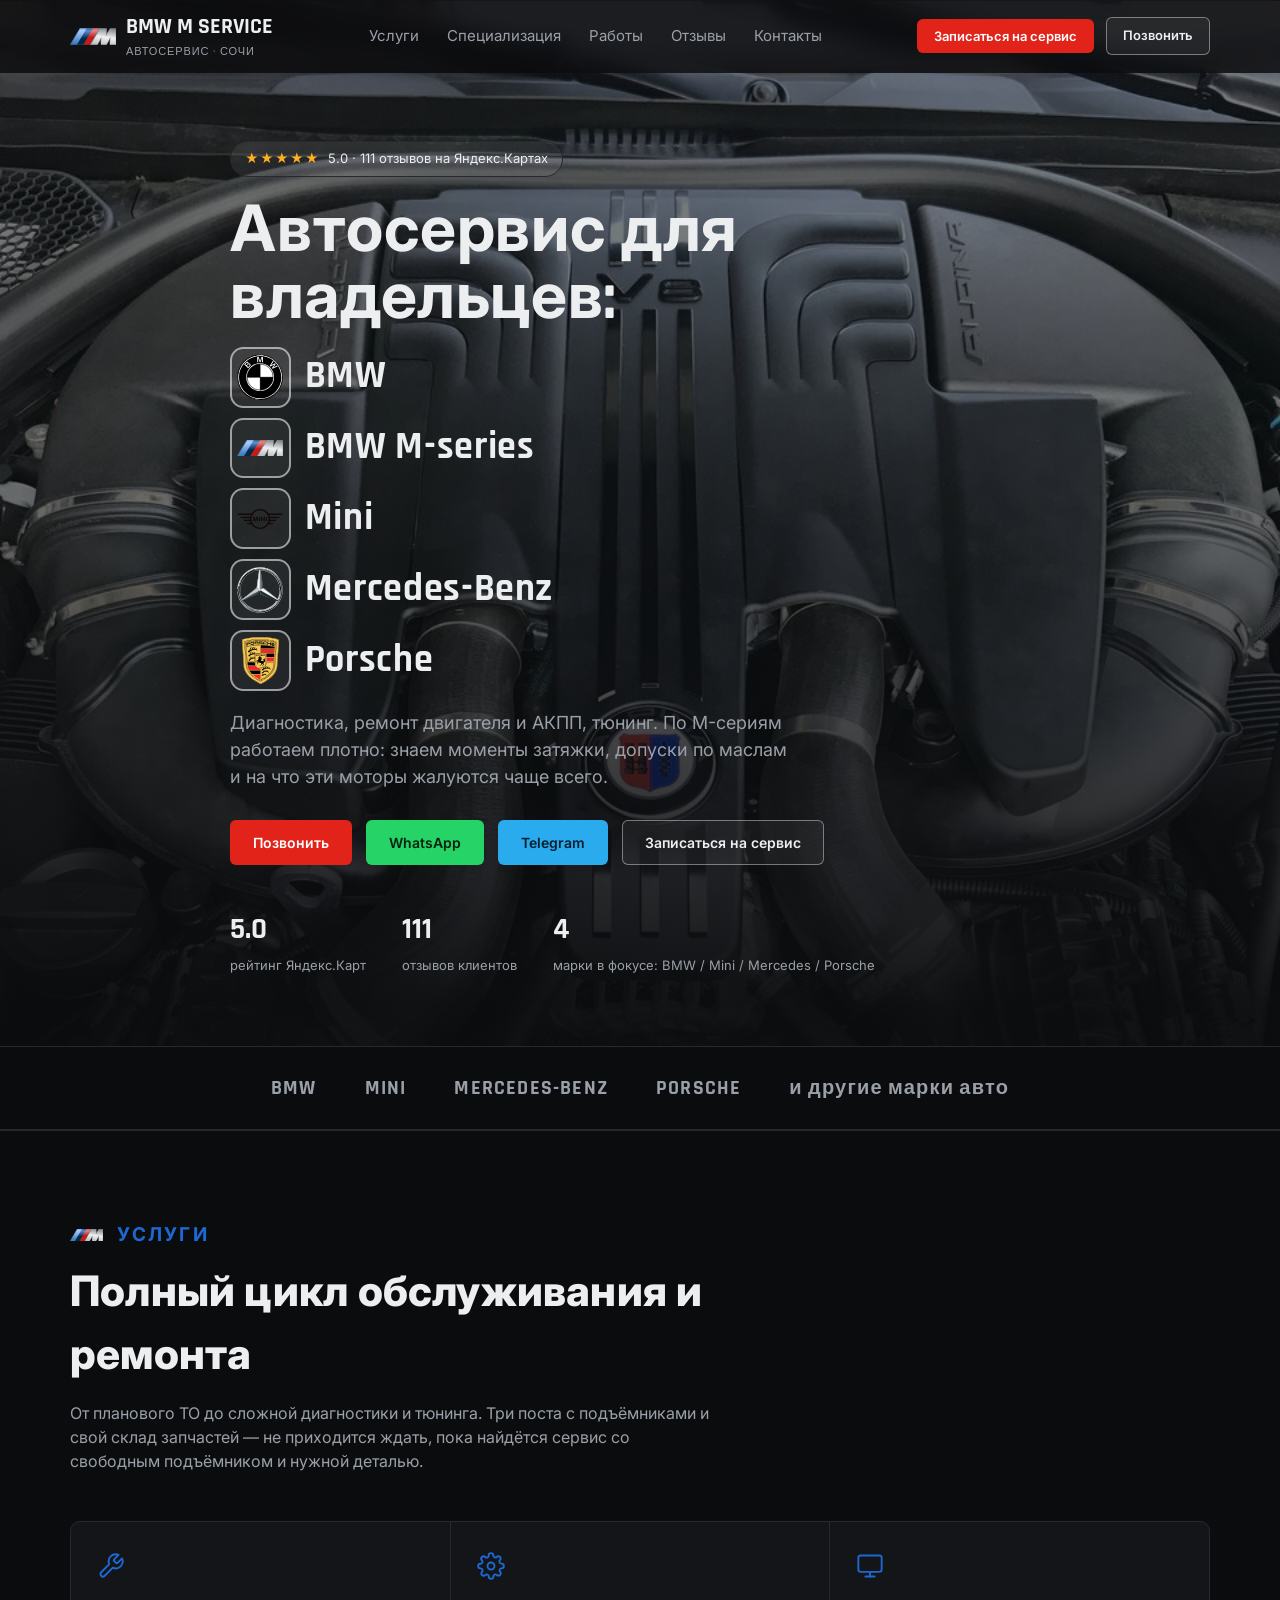
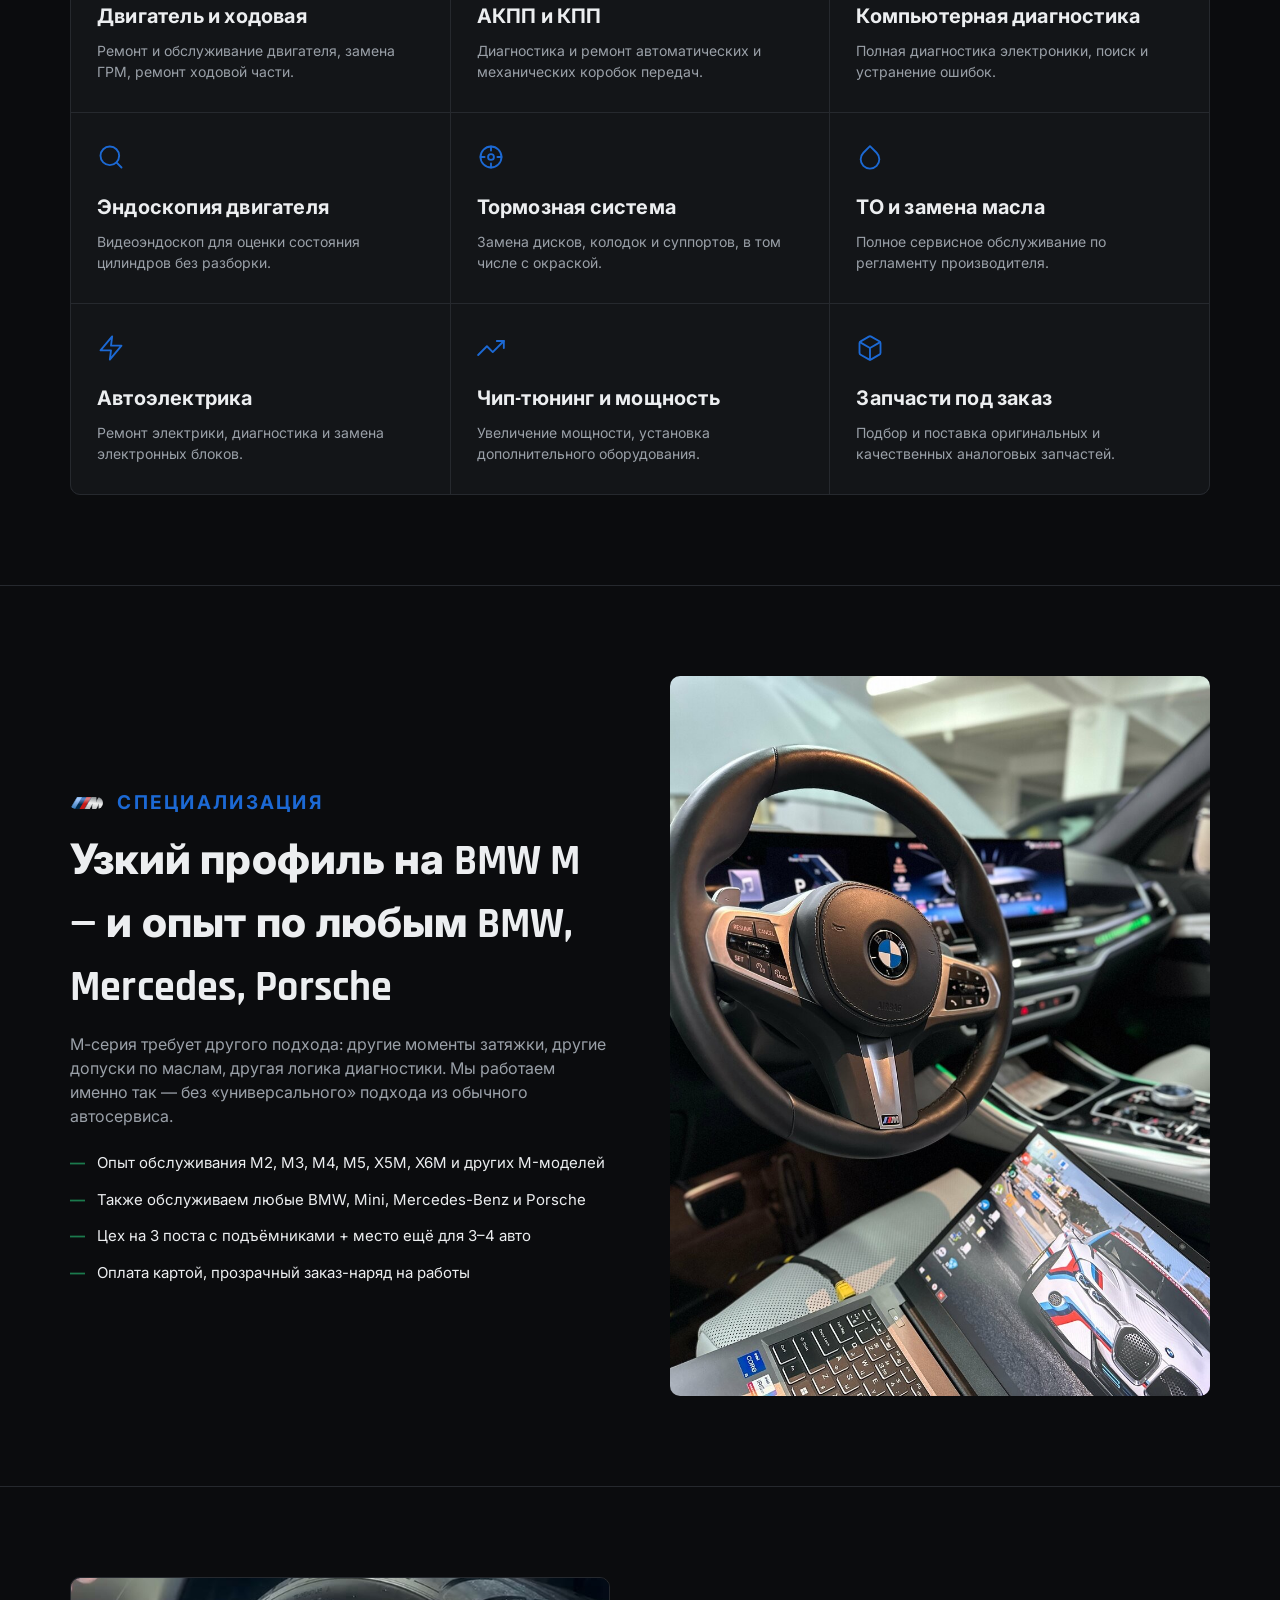
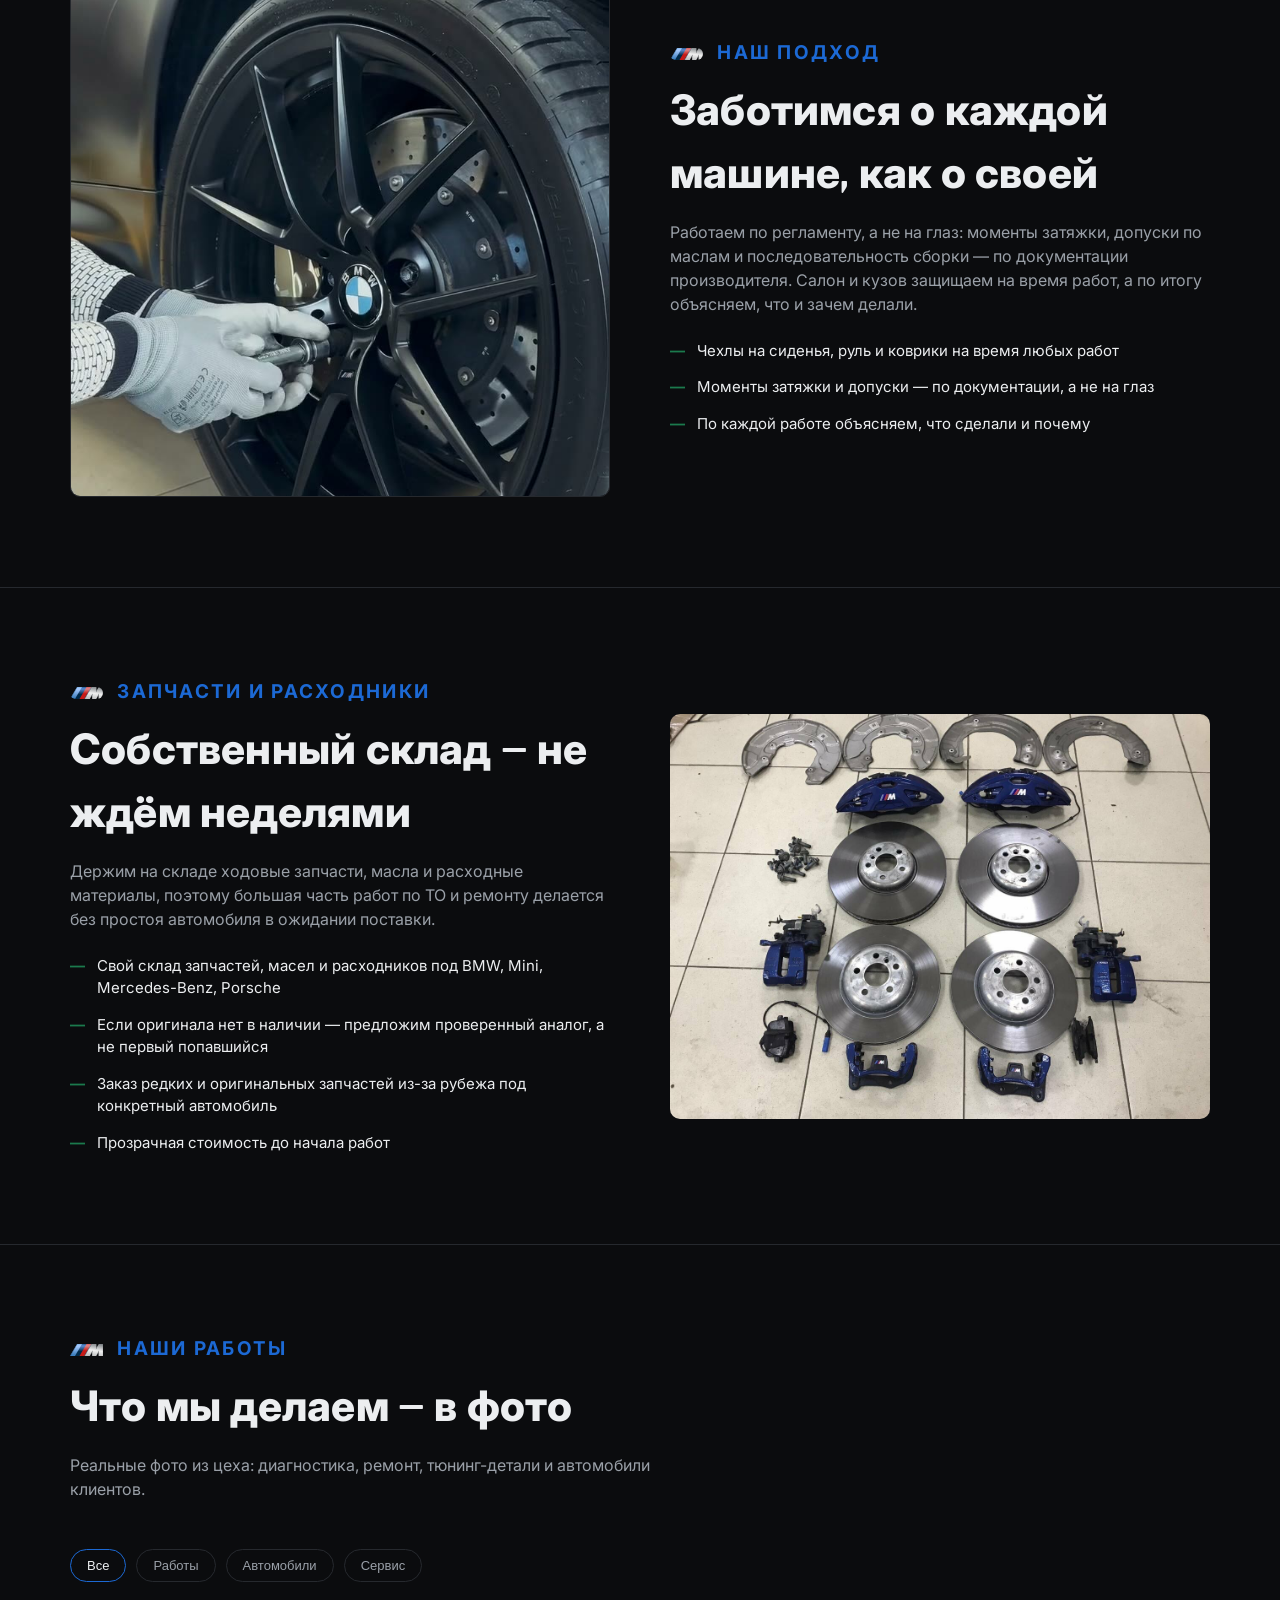
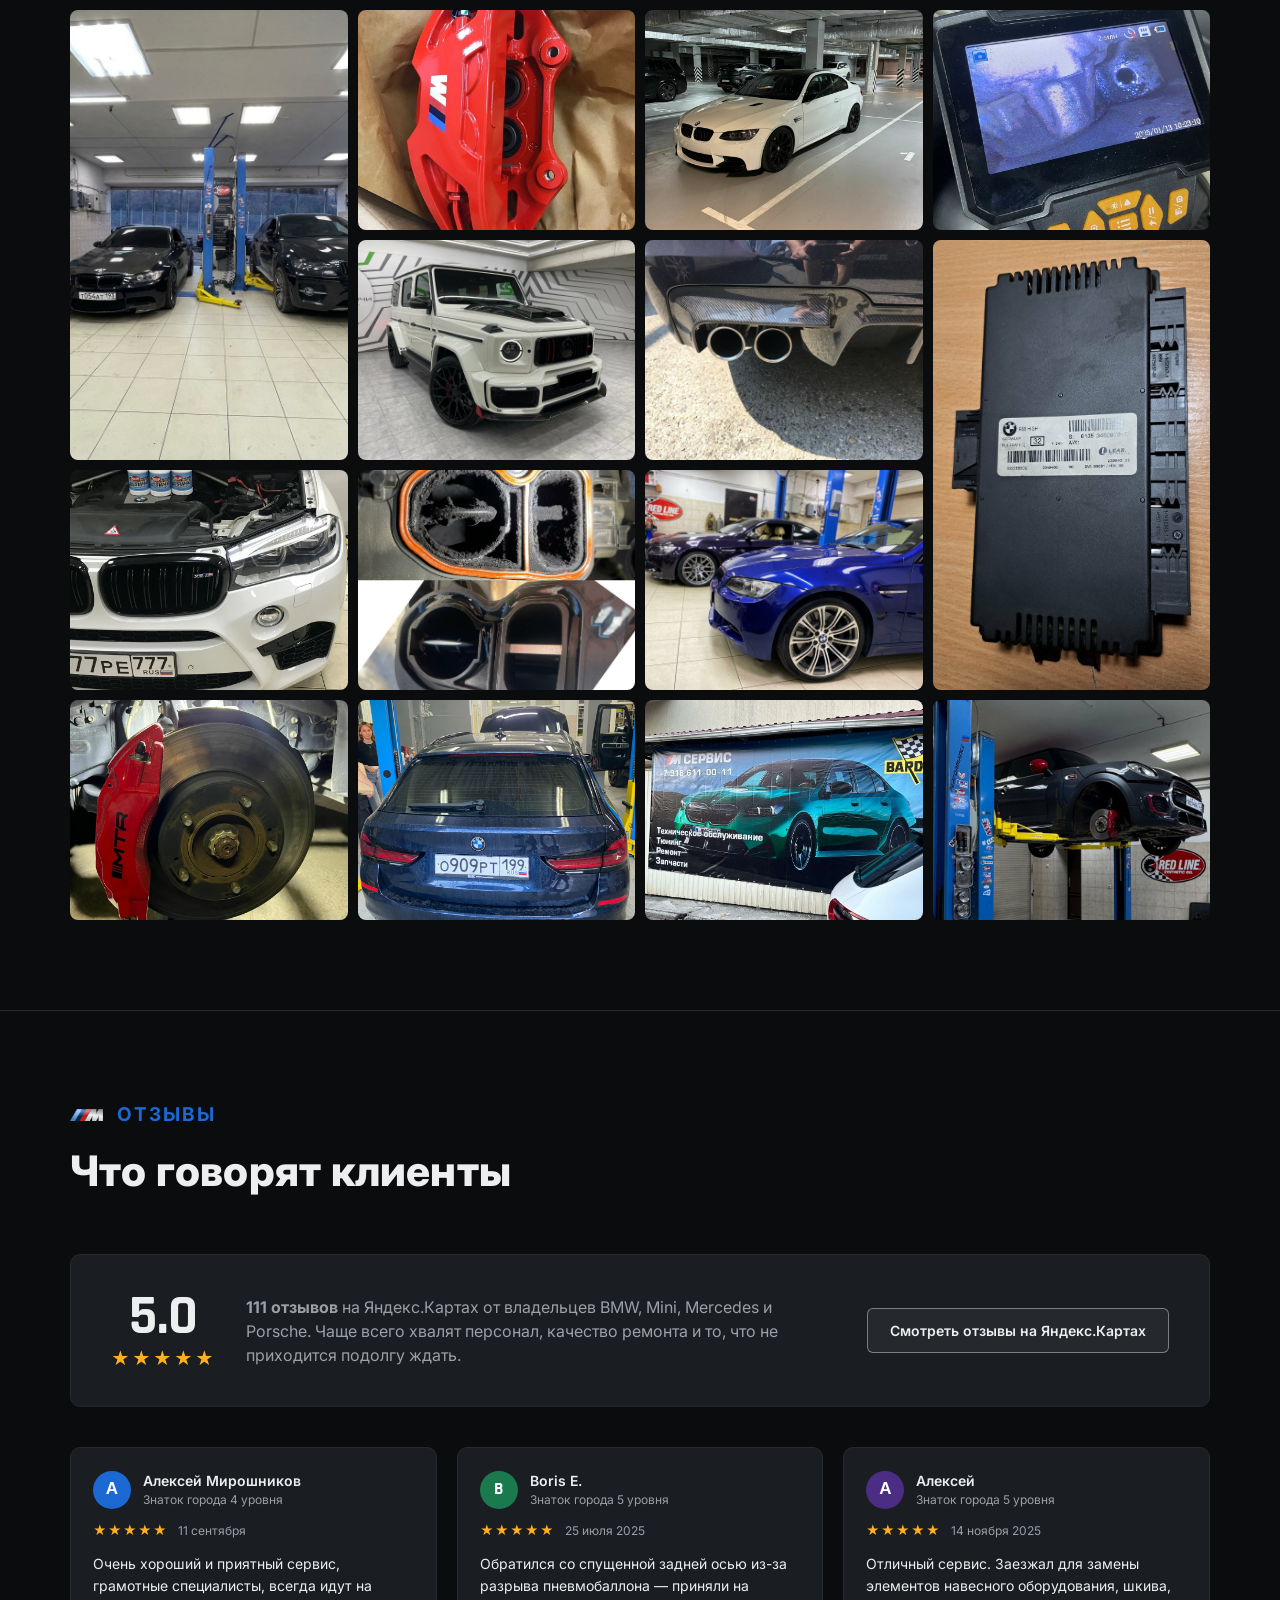
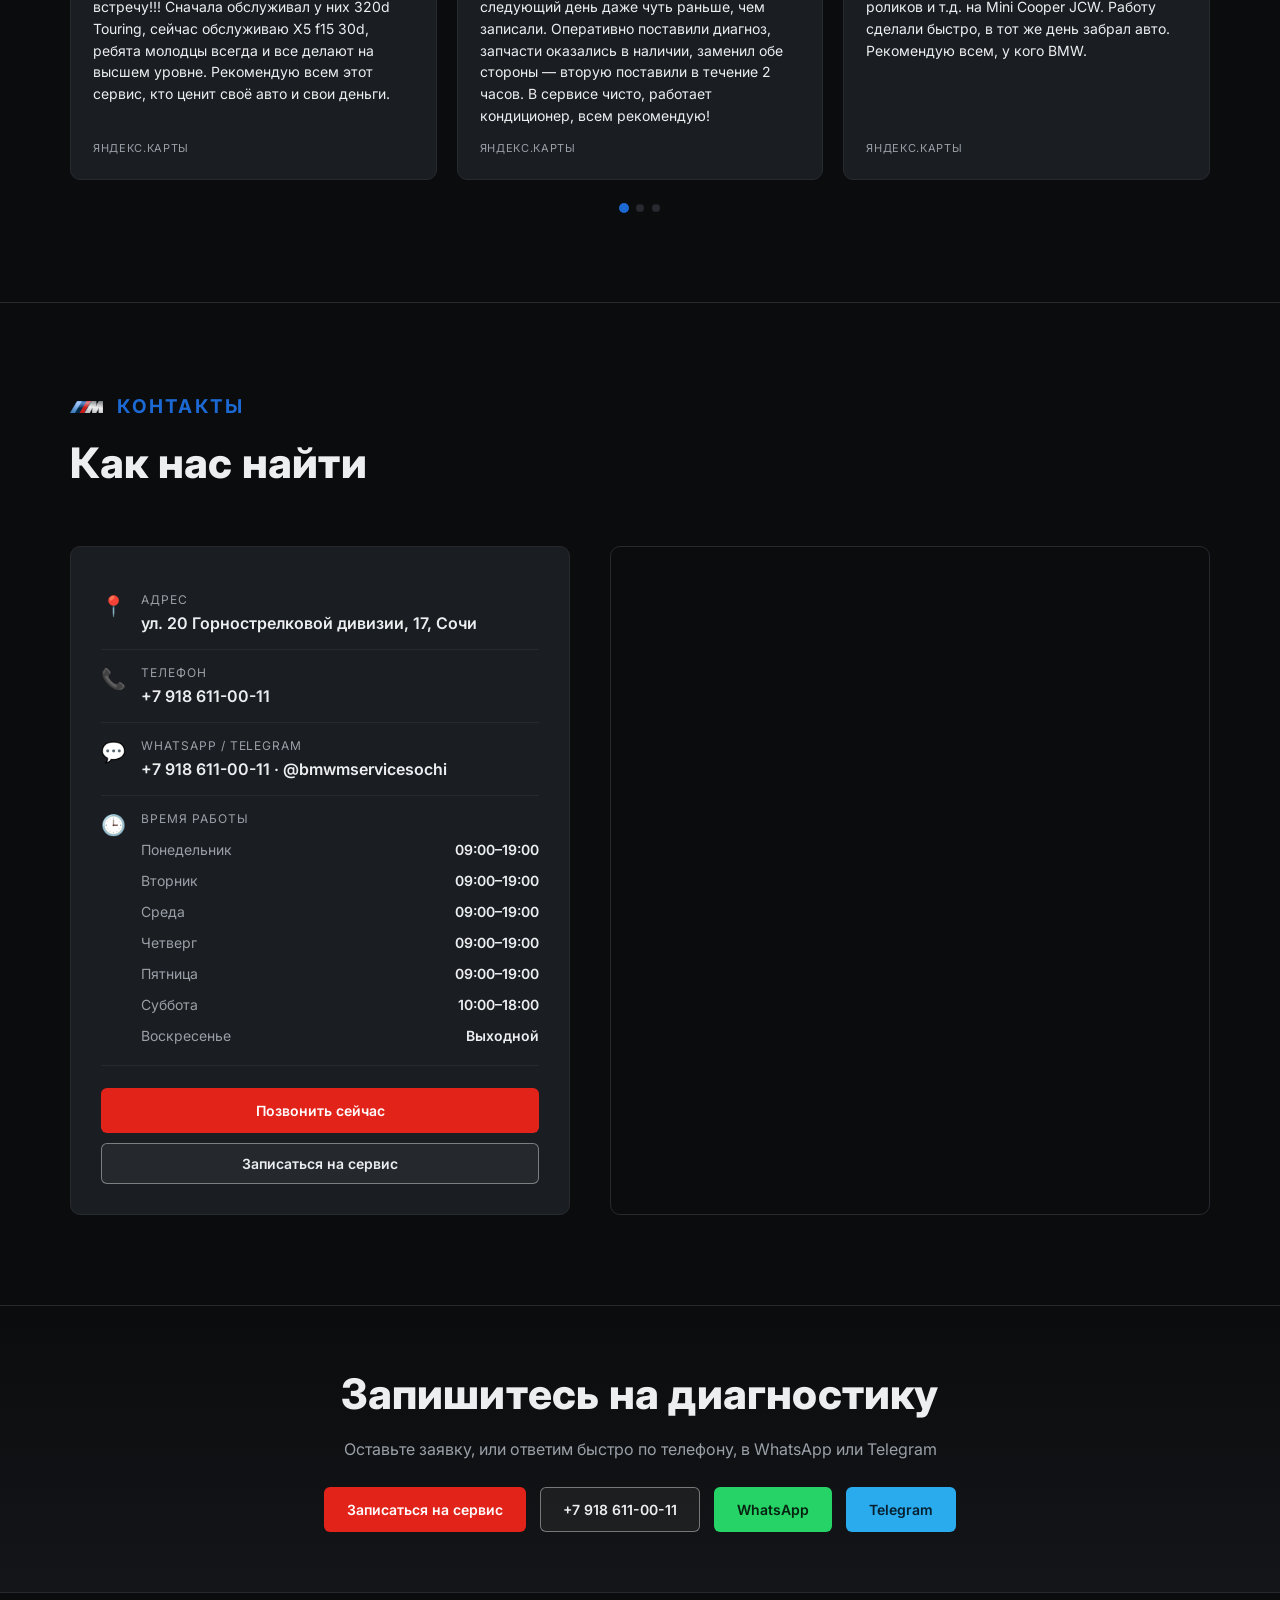
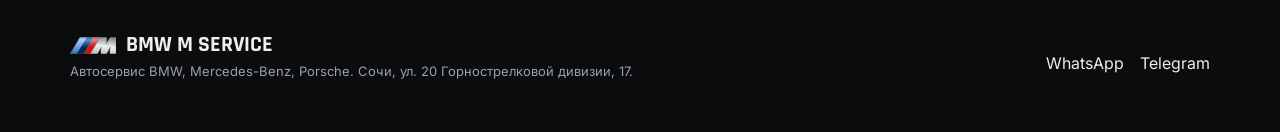
==== commit 155683d6: "Исправлена вёрстка шапки на промежуточных ширинах (901-1080px): вынес логику навигации на отдельный " ====
--- a/index.html
+++ b/index.html
@@ -82,8 +82,8 @@
       <a href="#contacts">Контакты</a>
     </nav>
     <div class="header-actions">
-      <a href="tel:+79186110011" class="phone-link">+7 918 611-00-11</a>
       <button type="button" class="btn btn-primary btn-sm header-request js-open-request">Записаться на сервис</button>
+      <a href="tel:+79186110011" class="btn btn-outline btn-sm phone-link">Позвонить</a>
       <a href="tel:+79186110011" class="btn btn-primary btn-sm header-call">Позвонить</a>
       <button class="burger" id="burgerBtn" aria-label="Меню">☰</button>
     </div>
--- a/css/style.css
+++ b/css/style.css
@@ -80,6 +80,8 @@
   display: flex;
   align-items: center;
   gap: 10px;
+  flex-shrink: 0;
+  white-space: nowrap;
 }
 .logo .m-stripe { margin-bottom: 0; }
 .logo small:not(.logo-rating) { display: block; font-size: 11px; font-weight: 400; color: var(--text-dim); letter-spacing: 0.08em; }
@@ -91,7 +93,6 @@
 .nav-links a:hover { color: var(--text); }
 
 .header-actions { display: flex; align-items: center; gap: 12px; }
-.phone-link { font-weight: 600; font-size: 16px; white-space: nowrap; }
 .header-actions .header-call { display: none; }
 
 .btn {
@@ -388,16 +389,11 @@
 .footer-row .fine { font-size: 13px; color: var(--text-dim); }
 .footer-socials { display: flex; gap: 16px; }
 
-@media (max-width: 900px) {
+@media (max-width: 1080px) {
   .nav-links, .header-actions .phone-link, .header-actions .btn-outline { display: none; }
   .burger { display: block; }
-  .split { grid-template-columns: 1fr; gap: 30px; }
-  .services-grid { grid-template-columns: 1fr 1fr; }
-  .gallery-grid { grid-template-columns: repeat(2, 1fr); grid-auto-rows: 180px; }
-  .contacts-grid { grid-template-columns: 1fr; }
-  .reviews-banner { justify-content: center; text-align: center; }
   .site-header .container { height: 60px; }
-  .logo { font-size: 15px; gap: 8px; white-space: nowrap; }
+  .logo { font-size: 15px; gap: 8px; white-space: nowrap; flex-shrink: 0; }
   .logo small:not(.logo-rating) { display: none; }
   .m-stripe { width: 34px; height: 13px; }
   .header-actions { gap: 8px; }
@@ -406,6 +402,13 @@
   .logo-rating { display: block; font-size: 10px; color: var(--text-dim); letter-spacing: 0.02em; margin-top: 1px; }
   .hero-badge { display: none; }
   .mobile-menu { inset: 60px 0 0 0; }
+}
+@media (max-width: 900px) {
+  .split { grid-template-columns: 1fr; gap: 30px; }
+  .services-grid { grid-template-columns: 1fr 1fr; }
+  .gallery-grid { grid-template-columns: repeat(2, 1fr); grid-auto-rows: 180px; }
+  .contacts-grid { grid-template-columns: 1fr; }
+  .reviews-banner { justify-content: center; text-align: center; }
 }
 @media (max-width: 560px) {
   .services-grid { grid-template-columns: 1fr; }
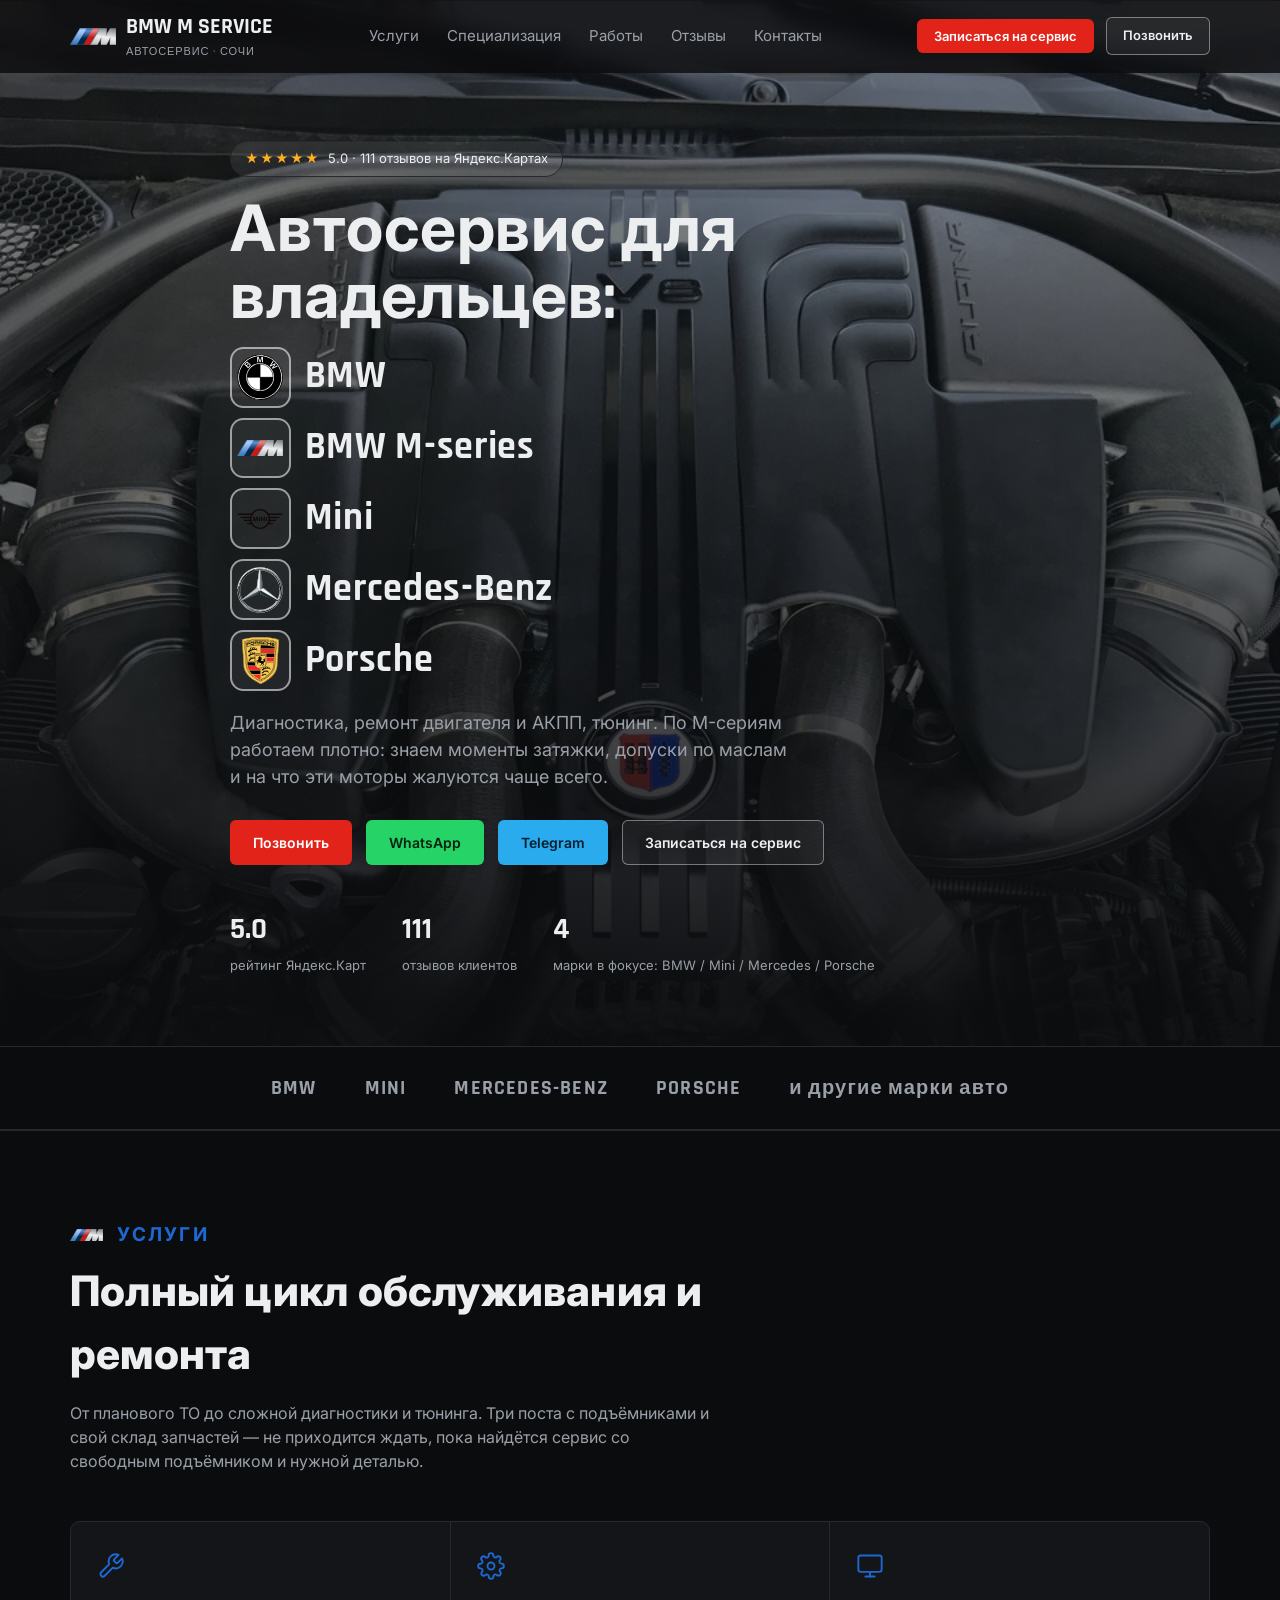
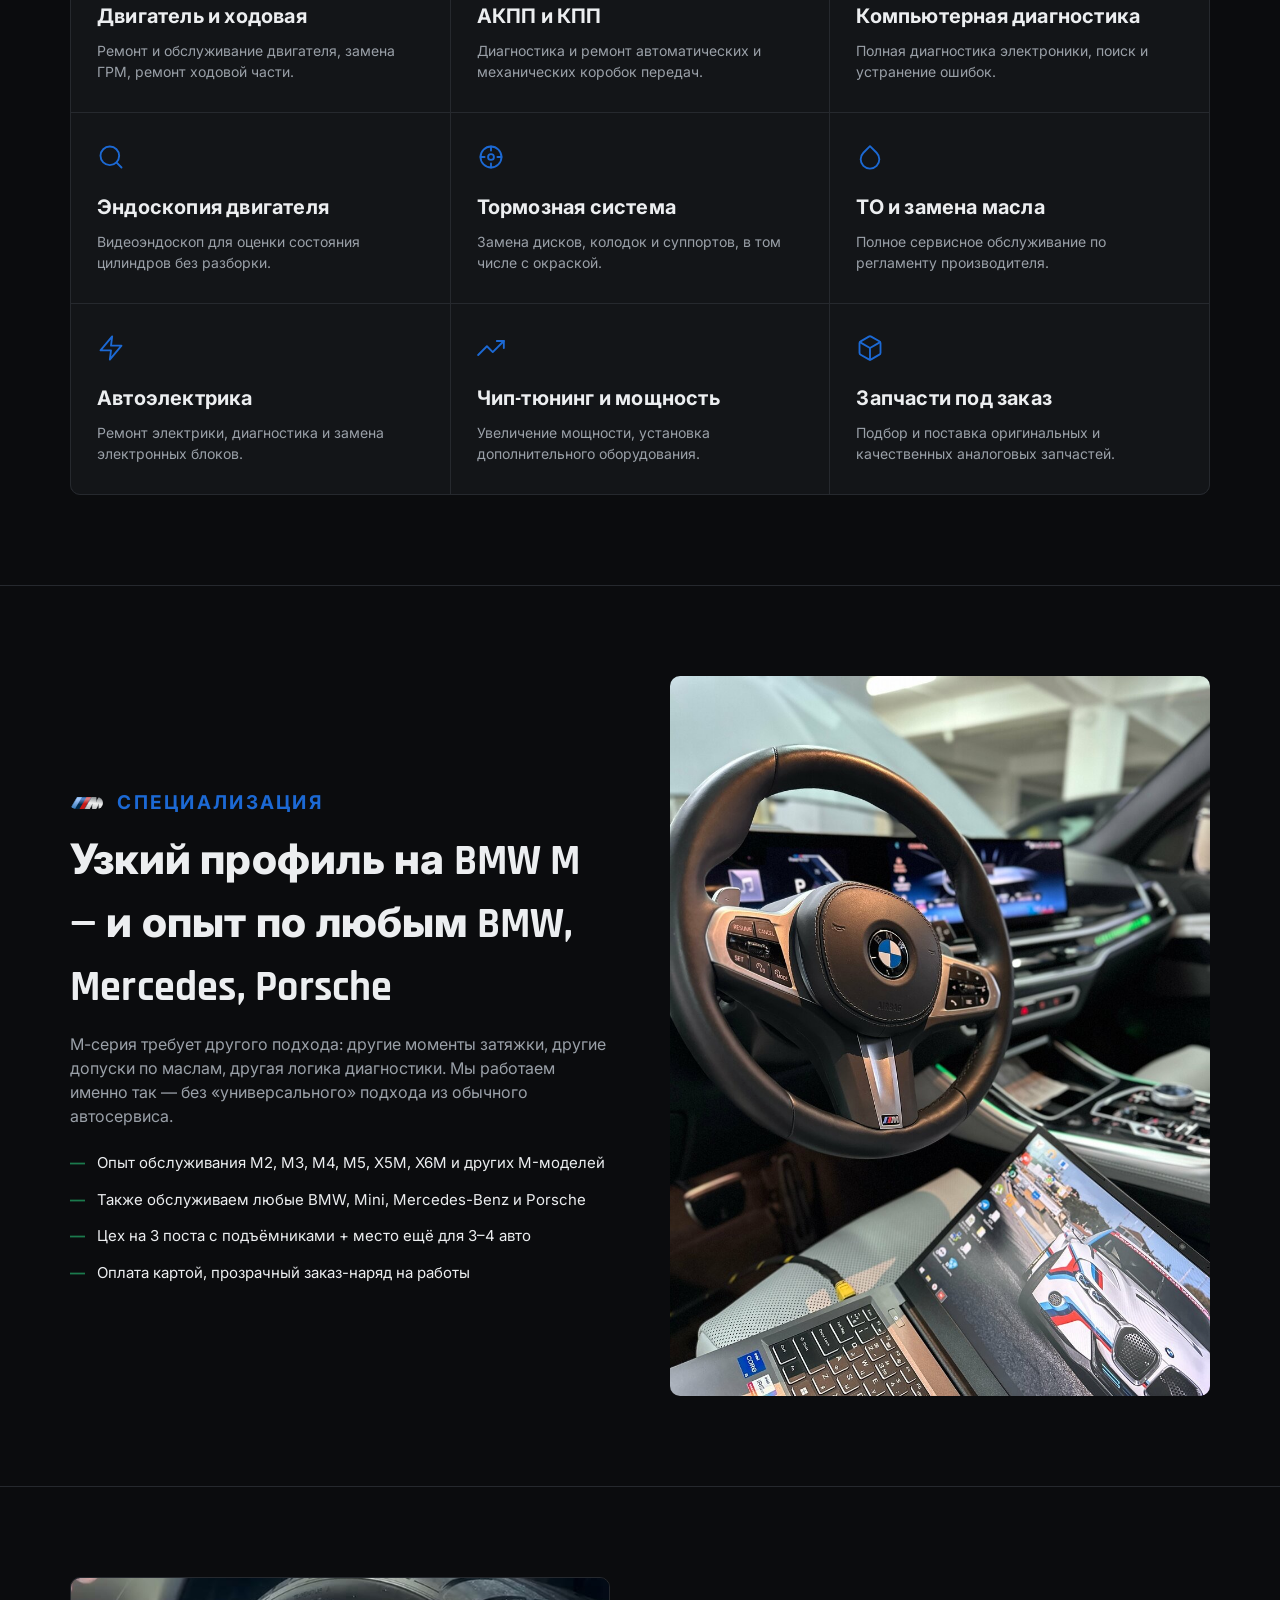
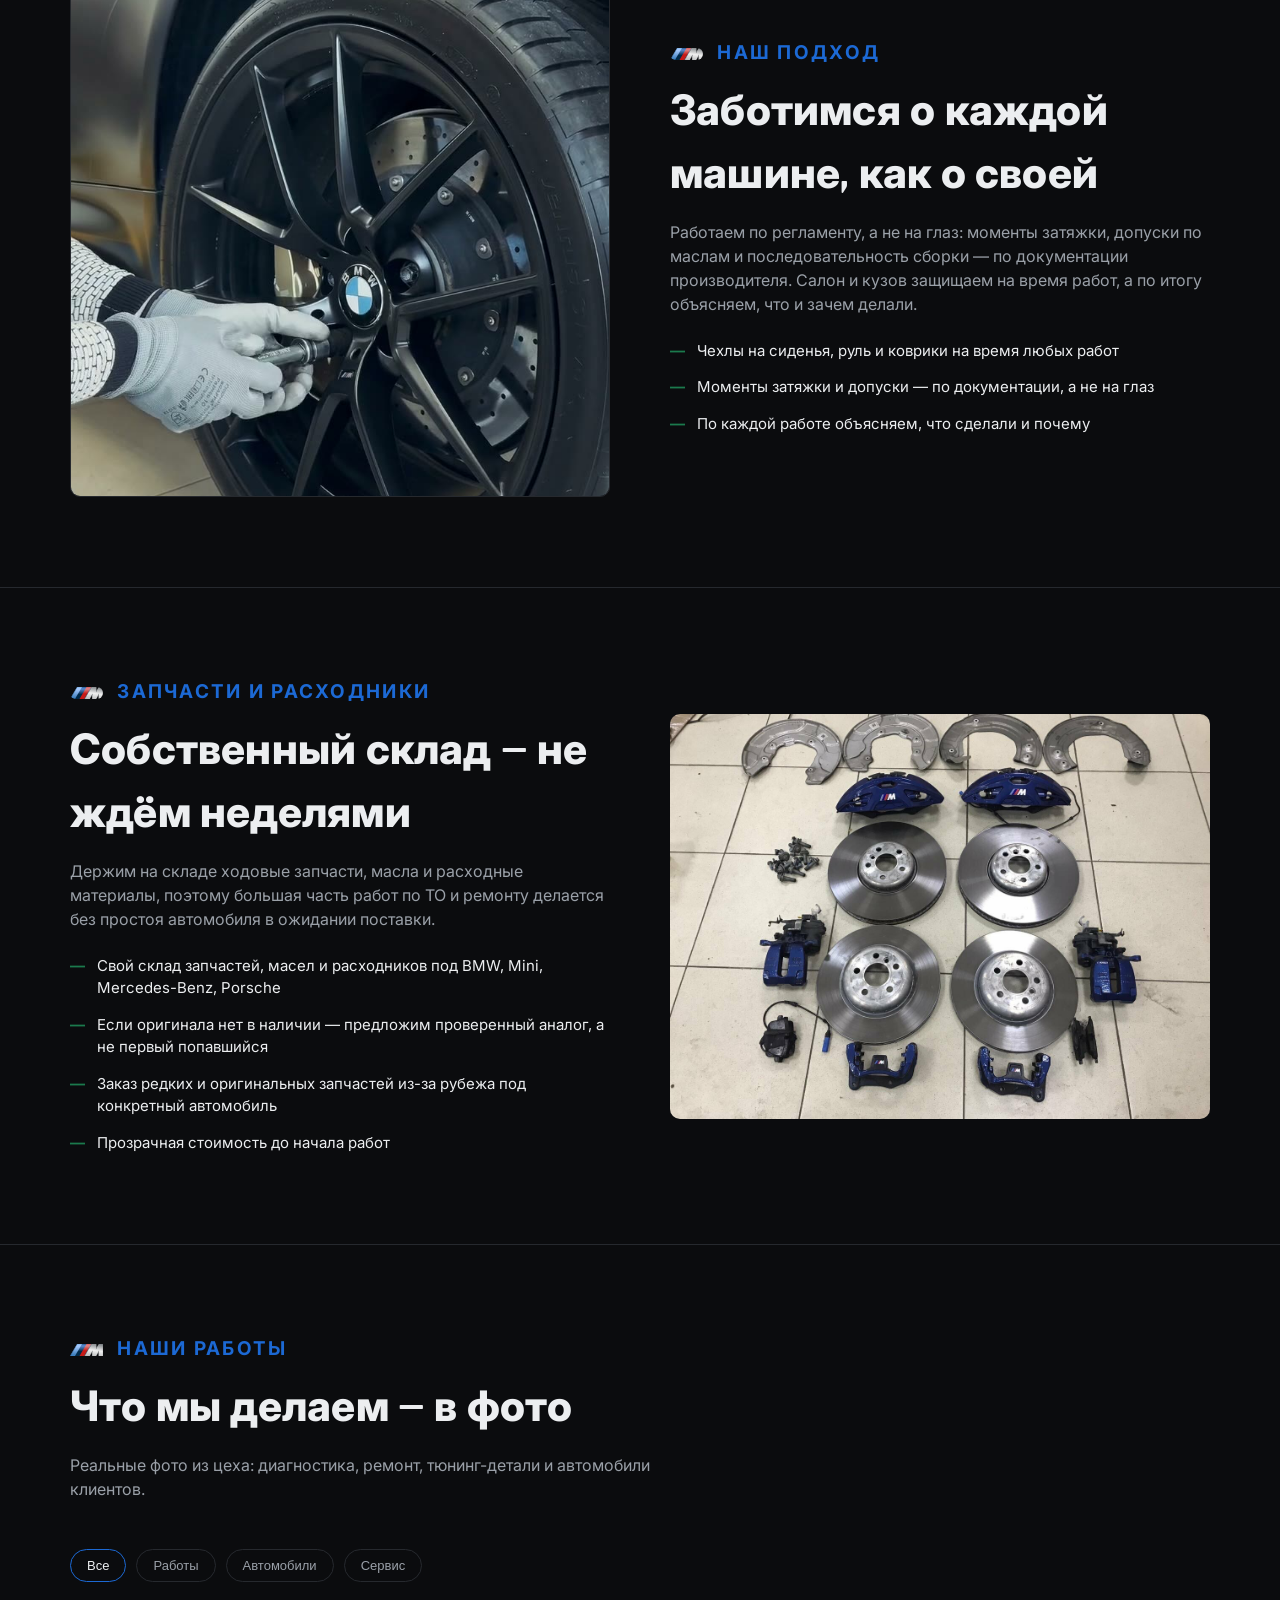
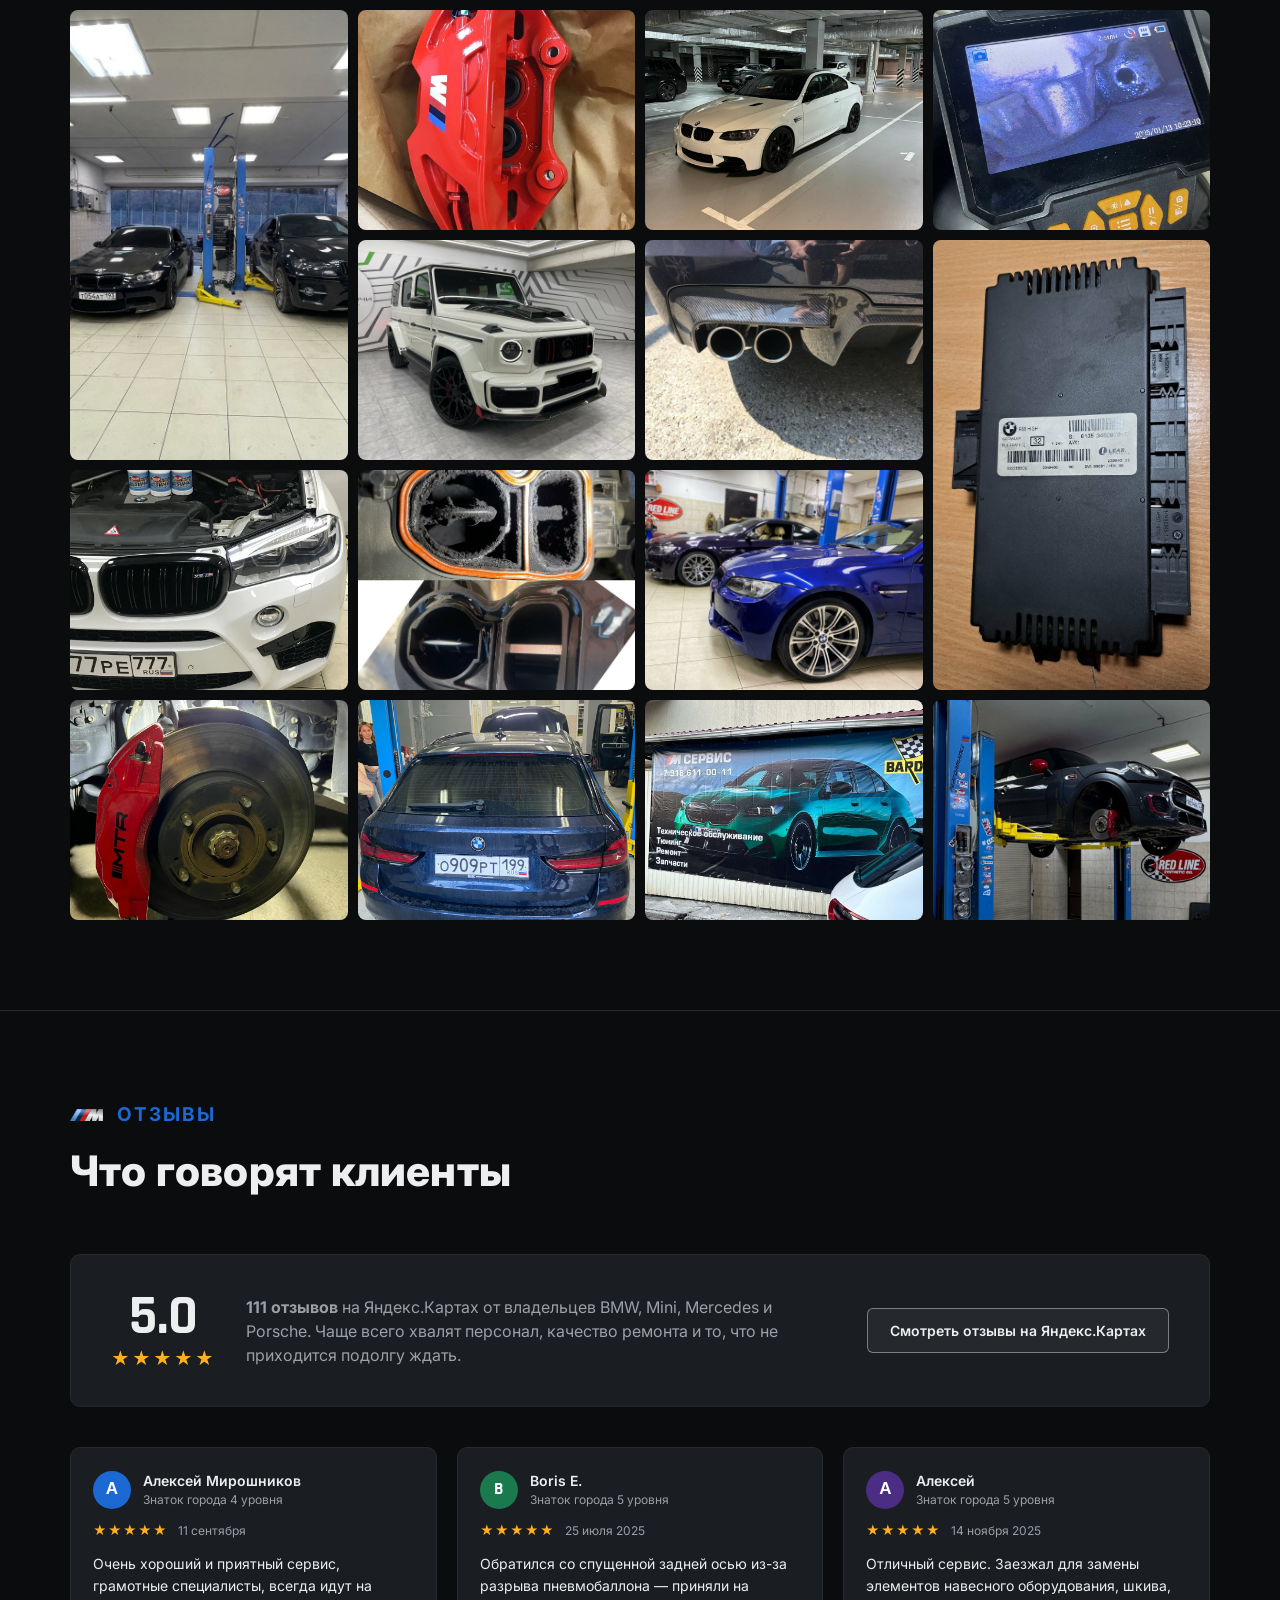
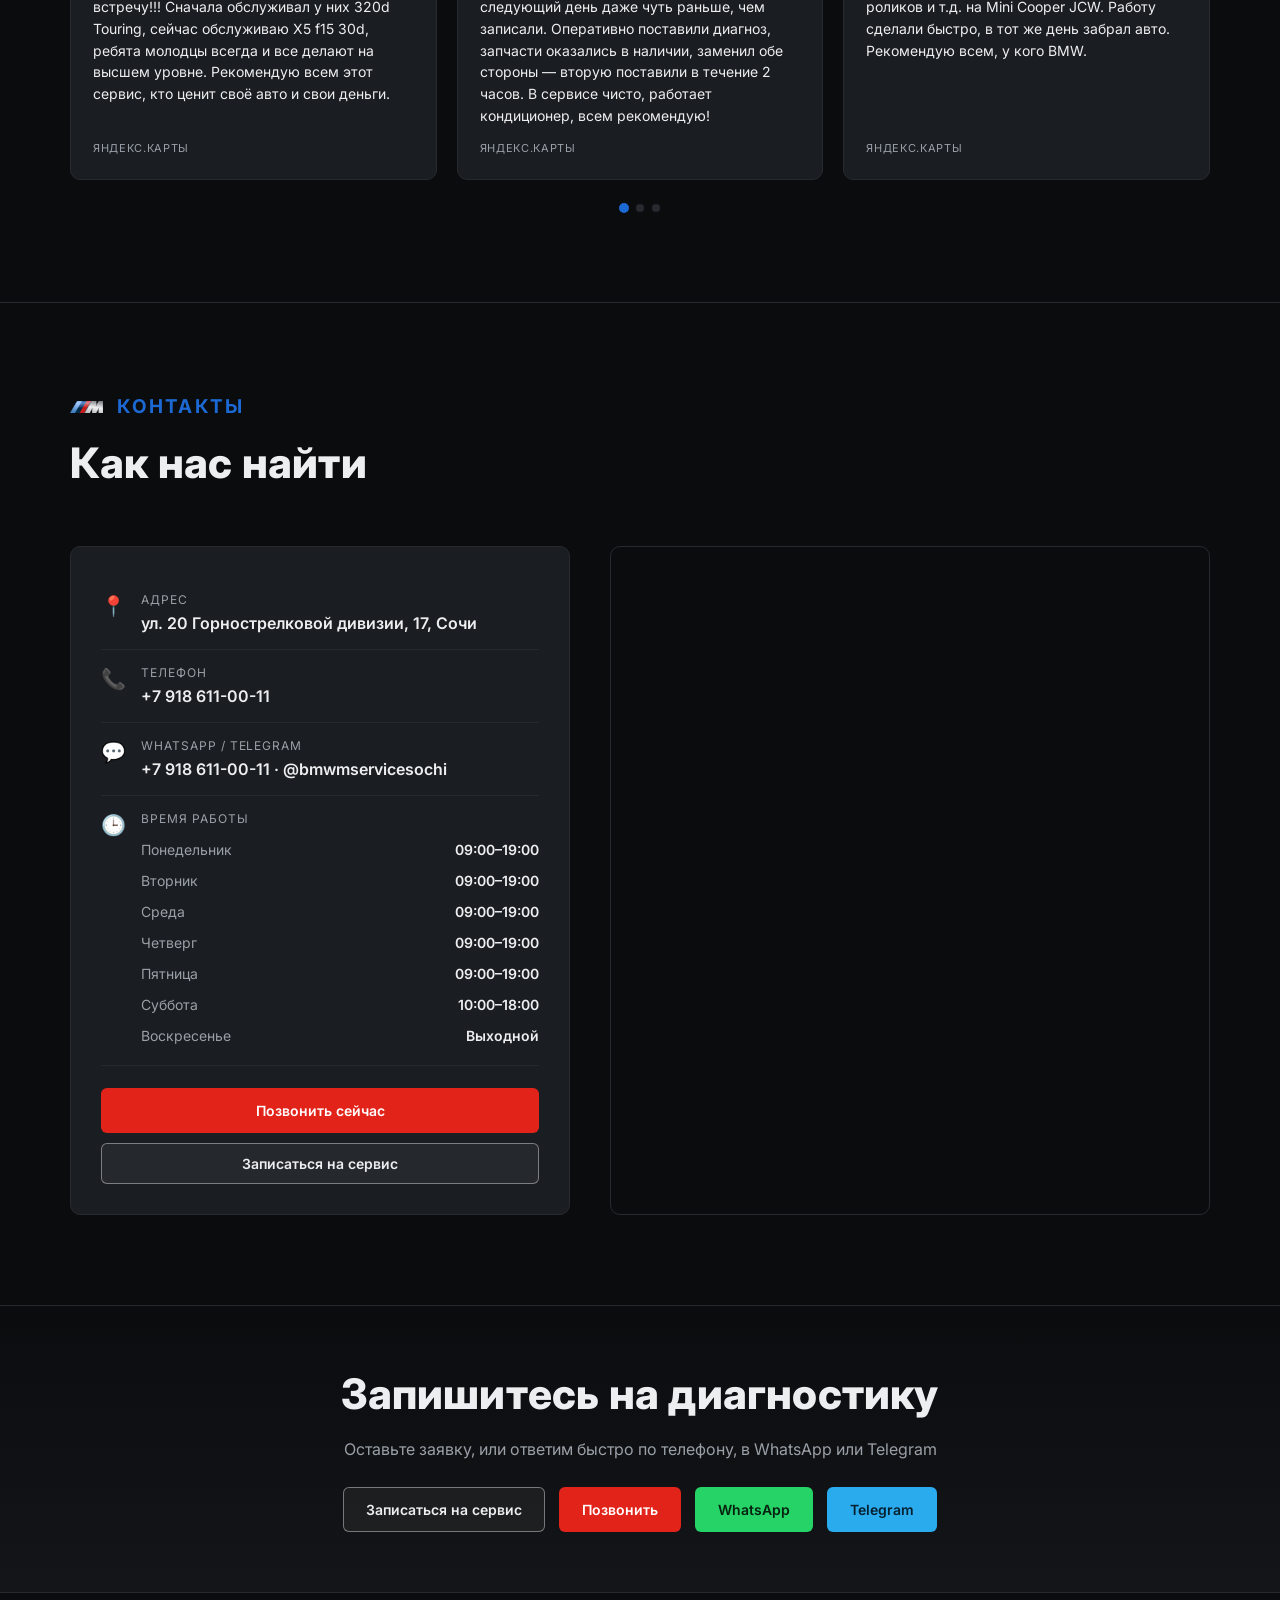
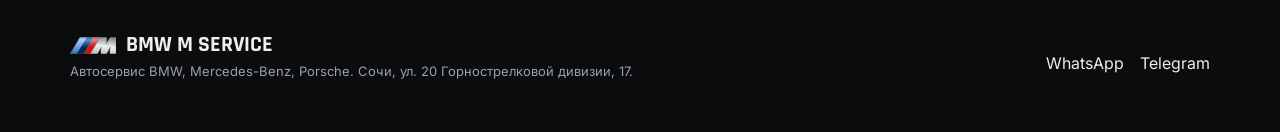
==== commit 91d0fd5a: "Нижний CTA-блок: 'Записаться на сервис' стилизована как в контактах (контурная), кнопка звонка красн" ====
--- a/index.html
+++ b/index.html
@@ -423,8 +423,8 @@
     <h2>Запишитесь на диагностику</h2>
     <p>Оставьте заявку, или ответим быстро по телефону, в WhatsApp или Telegram</p>
     <div class="btn-row">
-      <button type="button" class="btn btn-primary js-open-request">Записаться на сервис</button>
-      <a href="tel:+79186110011" class="btn btn-outline">+7 918 611-00-11</a>
+      <button type="button" class="btn btn-outline js-open-request">Записаться на сервис</button>
+      <a href="tel:+79186110011" class="btn btn-primary">Позвонить</a>
       <a href="https://wa.me/79186110011" class="btn btn-wa" target="_blank" rel="noopener">WhatsApp</a>
       <a href="https://t.me/bmwmservicesochi" class="btn btn-tg" target="_blank" rel="noopener">Telegram</a>
     </div>
--- a/css/style.css
+++ b/css/style.css
@@ -392,6 +392,7 @@
 @media (max-width: 1080px) {
   .nav-links, .header-actions .phone-link, .header-actions .btn-outline { display: none; }
   .burger { display: block; }
+  .site-header { position: static; background: var(--bg); backdrop-filter: none; border-bottom: 1px solid var(--border); }
   .site-header .container { height: 60px; }
   .logo { font-size: 15px; gap: 8px; white-space: nowrap; flex-shrink: 0; }
   .logo small:not(.logo-rating) { display: none; }
@@ -401,7 +402,9 @@
   .header-actions .header-call { display: inline-flex; padding: 7px 12px; font-size: 12px; }
   .logo-rating { display: block; font-size: 10px; color: var(--text-dim); letter-spacing: 0.02em; margin-top: 1px; }
   .hero-badge { display: none; }
-  .mobile-menu { inset: 60px 0 0 0; }
+  .hero { padding-top: 60px; }
+  section { scroll-margin-top: 0; }
+  .mobile-menu { inset: 0; }
 }
 @media (max-width: 900px) {
   .split { grid-template-columns: 1fr; gap: 30px; }
@@ -413,7 +416,6 @@
 @media (max-width: 560px) {
   .services-grid { grid-template-columns: 1fr; }
   .gallery-grid { grid-template-columns: repeat(2, 1fr); grid-auto-rows: 150px; }
-  .hero { padding-top: 96px; }
   .hero-stats { gap: 22px; }
 }
 
